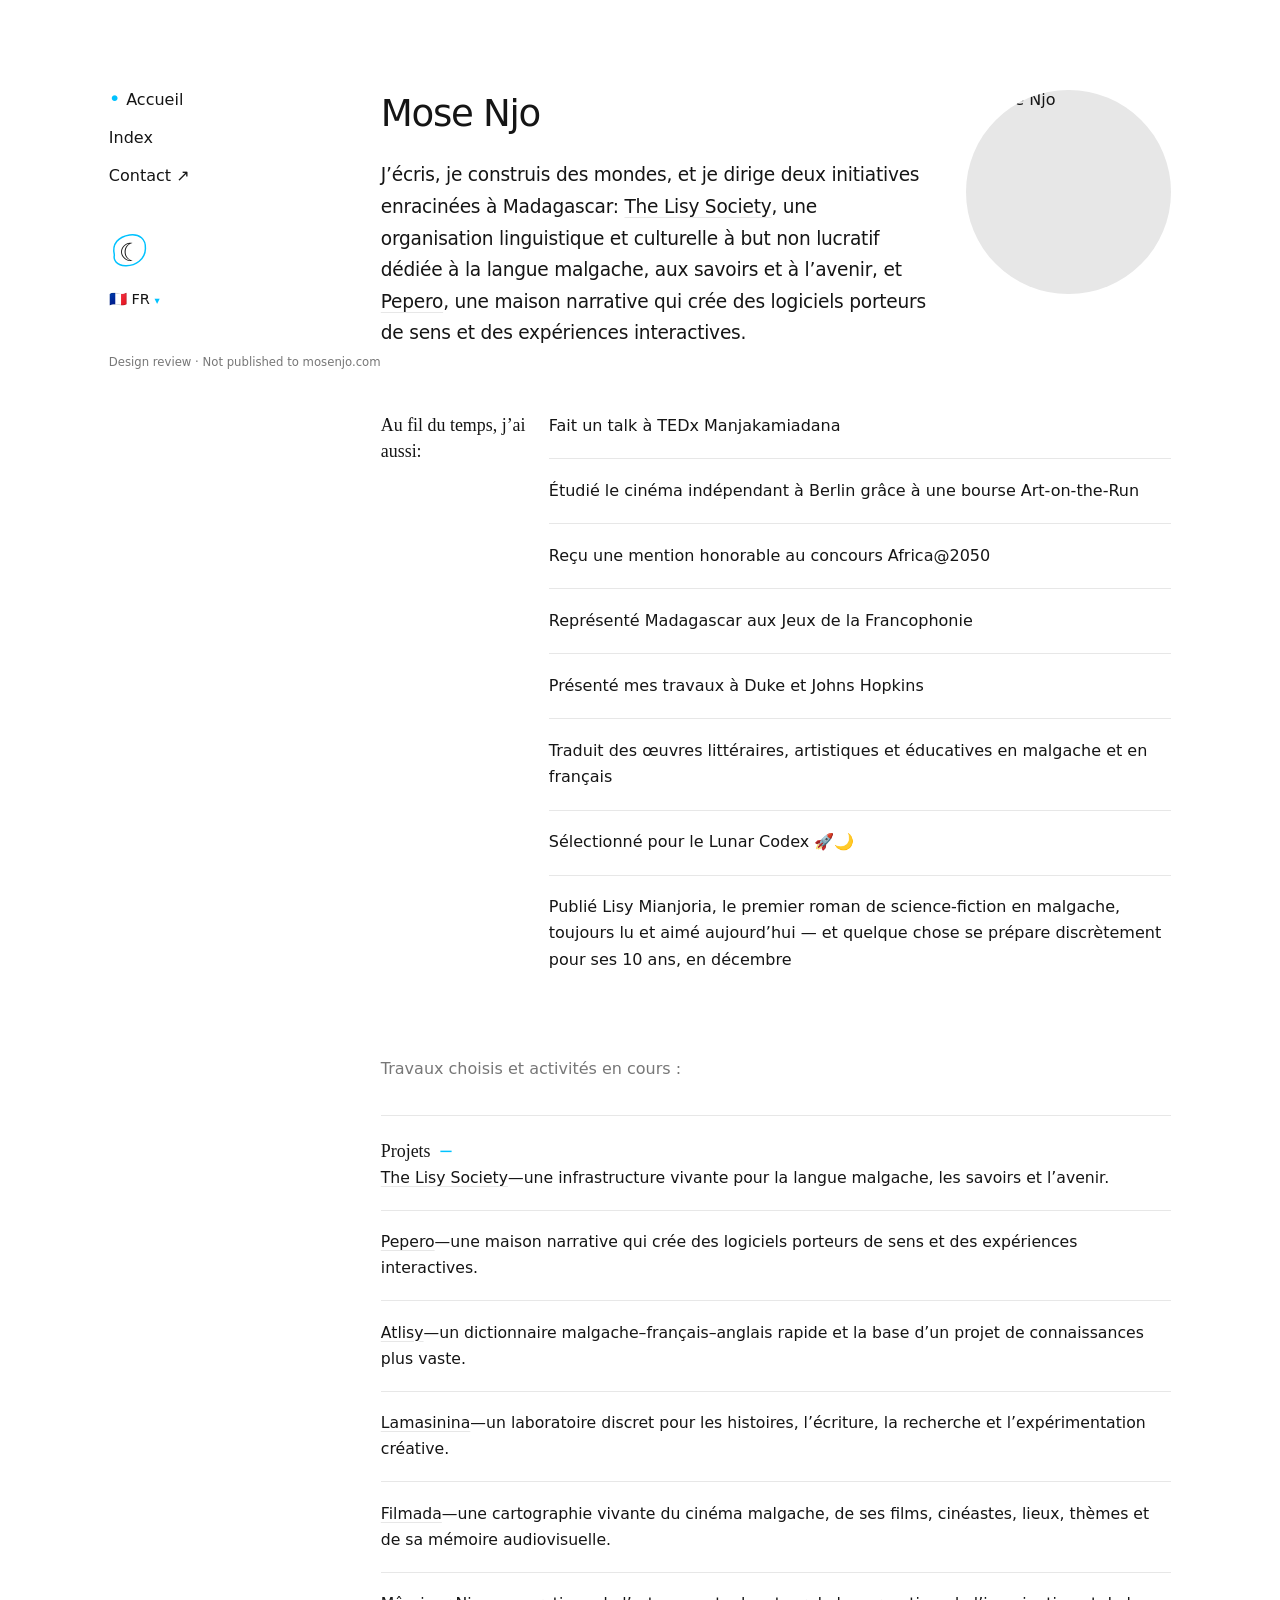
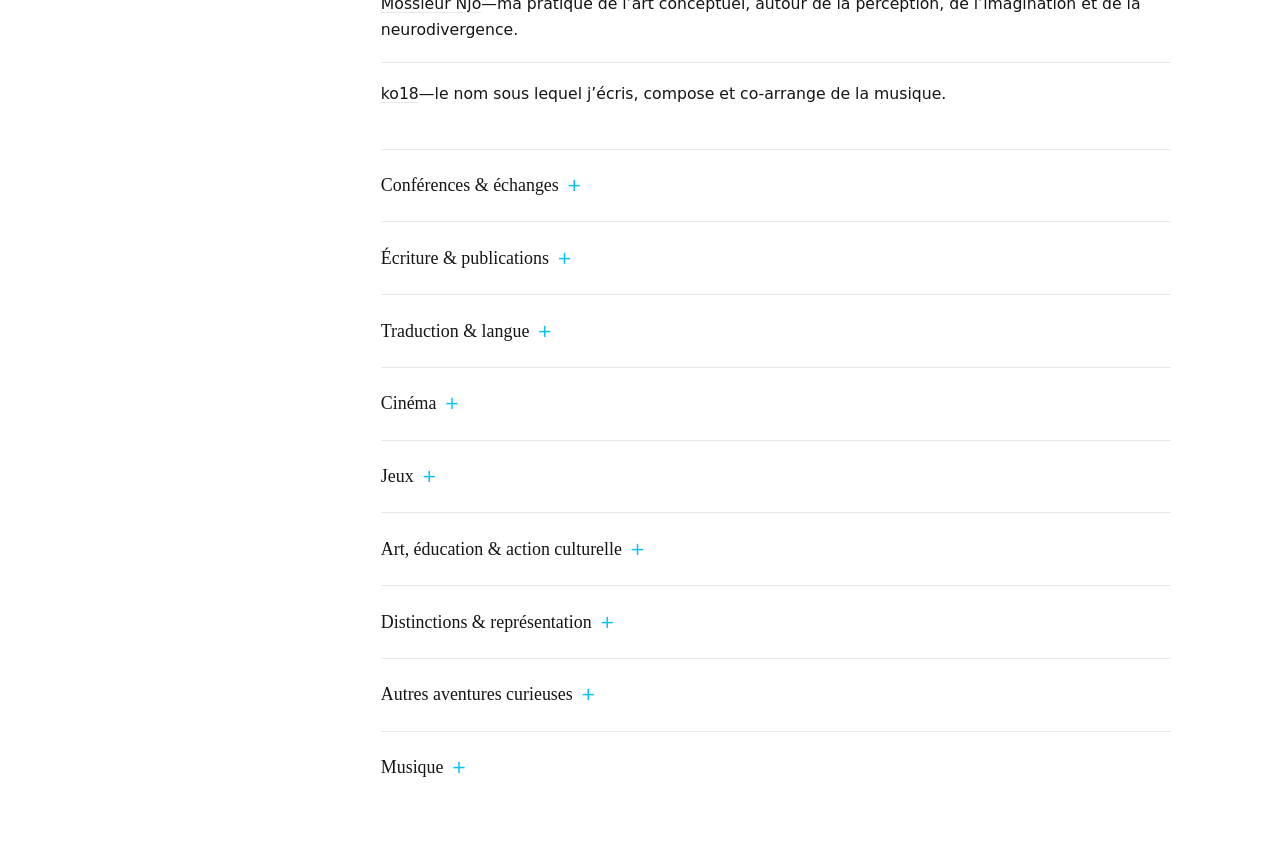
==== preview/fr.html @ 96c4ed35 "Isolated review preview: preview/fr.html" ====
<!doctype html><html lang="fr"><head><meta charset="utf-8"><meta name="viewport" content="width=device-width, initial-scale=1"><meta name="robots" content="noindex,nofollow"><meta name="theme-color" content="#ffffff"><meta name="description" content="Design preview of Mose Njo's website. Not published."><title>Mose Njo · Design preview</title><link rel="icon" href="https://mosenjo.com/images/mose-njo-portrait.jpeg"><script>try{const t=localStorage.getItem('mosenjo-review-theme');if(t==='dark'||t==='light')document.documentElement.dataset.theme=t;}catch(e){}</script><link rel="stylesheet" href="preview.css"></head><body><header class="preview-mobile-bar"><button class="menu-toggle" type="button" aria-label="Open navigation" aria-controls="primary-navigation" aria-expanded="false"><i></i><i></i><i></i></button><span class="mobile-label">Accueil</span><button class="theme-toggle" type="button" aria-label="Switch to dark mode"><span class="theme-icon" aria-hidden="true">☾</span><svg class="theme-orbit" viewBox="0 0 48 48" aria-hidden="true"><path d="M6 21C7 8 17 3 29 5c11 2 16 10 12 20-4 11-16 15-27 11C5 33 3 26 6 21Z"/></svg></button></header><div class="shell"><div class="layout"><nav id="primary-navigation" class="navigation" aria-label="Primary navigation">
 <a href="index.html" class="active" aria-current="page"><span class="marker" aria-hidden="true">•</span>Accueil</a>
 <a href="index-archive.html" class="" >Index</a>
 
 <a href="https://tally.so/r/ja6XXa" target="_blank" rel="noopener noreferrer">Contact ↗</a>
 <div class="nav-tools"><button class="theme-toggle" type="button" aria-label="Switch to dark mode"><span class="theme-icon" aria-hidden="true">☾</span><svg class="theme-orbit" viewBox="0 0 48 48" aria-hidden="true"><path d="M6 21C7 8 17 3 29 5c11 2 16 10 12 20-4 11-16 15-27 11C5 33 3 26 6 21Z"/></svg></button><details class="language-picker"><summary aria-label="Choose language">🇫🇷 FR <span aria-hidden="true">▾</span></summary><div class="language-options"><a href="index.html" lang="en" hreflang="en" >🇬🇧 English</a><a href="fr.html" lang="fr" hreflang="fr" aria-current="page">🇫🇷 Français</a><a href="mg.html" lang="mg" hreflang="mg" >🇲🇬 Malagasy</a></div></details></div>
 <p class="preview-note">Design review · Not published to mosenjo.com</p>
 </nav><main class="catalog home-catalog" id="home">

    <section class="home-opening" aria-labelledby="home-title">
      <div class="home-opening__text">
        <h1 id="home-title">Mose Njo</h1>
        <p>J’écris, je construis des mondes, et je dirige deux initiatives enracinées à Madagascar: <a href="https://lisysociety.org" target="_blank" rel="noopener">The Lisy Society</a>, une organisation linguistique et culturelle à but non lucratif dédiée à la langue malgache, aux savoirs et à l’avenir, et <a href="https://pepero.org" target="_blank" rel="noopener">Pepero</a>, une maison narrative qui crée des logiciels porteurs de sens et des expériences interactives.</p>
      </div>
      <img class="home-opening__portrait" src="https://mosenjo.com/images/mose-njo-portrait.jpeg" alt="Mose Njo" width="886" height="886">
    </section>
    
    <section class="selected-experience" aria-labelledby="selected-experience-heading">
      <h2 id="selected-experience-heading">Au fil du temps, j’ai aussi:</h2>
      <ul>
        <li>Fait un talk à TEDx Manjakamiadana</li>
        <li>Étudié le cinéma indépendant à Berlin grâce à une bourse Art-on-the-Run</li>
        <li>Reçu une mention honorable au concours Africa@2050</li>
        <li>Représenté Madagascar aux Jeux de la Francophonie</li>
        <li>Présenté mes travaux à Duke et Johns Hopkins</li>
        <li>Traduit des œuvres littéraires, artistiques et éducatives en malgache et en français</li>
        <li>Sélectionné pour le Lunar Codex 🚀🌙</li>
        <li>Publié Lisy Mianjoria, le premier roman de science-fiction en malgache, toujours lu et aimé aujourd’hui — et quelque chose se prépare discrètement pour ses 10 ans, en décembre</li>      </ul>
    </section>

    <section class="archive">
      <p class="archive-heading">Travaux choisis et activités en cours :</p>

      <details class="archive-group projects-group" open>
        <summary>Projets</summary>
        <ul class="project-list">
        <li><a href="https://lisysociety.org" target="_blank" rel="noopener">The Lisy Society</a>—une infrastructure vivante pour la langue malgache, les savoirs et l’avenir.</li>
        <li><a href="https://pepero.org" target="_blank" rel="noopener">Pepero</a>—une maison narrative qui crée des logiciels porteurs de sens et des expériences interactives.</li>
        <li><a href="https://atlisy.org" target="_blank" rel="noopener">Atlisy</a>—un dictionnaire malgache–français–anglais rapide et la base d’un projet de connaissances plus vaste.</li>
        <li><a href="https://lamasinina.org" target="_blank" rel="noopener">Lamasinina</a>—un laboratoire discret pour les histoires, l’écriture, la recherche et l’expérimentation créative.</li>
        <li><a href="https://filmada.org" target="_blank" rel="noopener">Filmada</a>—une cartographie vivante du cinéma malgache, de ses films, cinéastes, lieux, thèmes et de sa mémoire audiovisuelle.</li>
        <li><a href="https://mossieurnjo.com" target="_blank" rel="noopener">Môssieur Njo</a>—ma pratique de l’art conceptuel, autour de la perception, de l’imagination et de la neurodivergence.</li>
        <li><a href="https://ko18.xyz" target="_blank" rel="noopener">ko18</a>—le nom sous lequel j’écris, compose et co-arrange de la musique.</li>
        </ul>
      </details>

      <details class="archive-group">
        <summary>Conférences &amp; échanges</summary>
        <ul>
        <li>J’ai donné des conférences à Duke, Johns Hopkins, l’Université de Lyon, l’ISCAM Business School à Madagascar, TEDx Manjakamiadana et la Bibliothèque nationale d’Abidjan. Parfois, les gens sont même restés pour les questions-réponses.</li>
        <li>J’ai partagé des tables rondes et des conférences avec des écrivains comme Karan Mahajan, Abhay Kumar, Francesca Mari, Nina Leger, Pierre Ducrozet et Ilija Trojanow. Sur scène, j’ai essayé de ne pas trop parler de l’absence du concept de temps et de comment arrêter le temps alors qu’il passait si vite. J’ai échoué.</li>
        </ul>
      </details>

      <details class="archive-group">
        <summary>Écriture &amp; publications</summary>
        <ul>
        <li>J’ai obtenu une mention honorable pour une nouvelle au concours Africa@2050 Climate Fiction Competition. J’aime dire que je suis arrivé premier—en partant de la fin. (Aussi: le seul non-anglophone natif. Je dis ça comme ça.)</li>
        <li>J’ai publié <em>Lisy Mianjoria</em>, un roman de science-fiction en malgache. Il continue de se vendre, de trouver des lecteurs et de m’envoyer de beaux messages.</li>
        <li>J’ai été publié dans <em>Europunk</em>, une anthologie française de science-fiction chez Realities Inc. Oui, c’est aussi punk que ça en a l’air.</li>
        <li>J’ai écrit dans l’ombre des scénarios pour des longs métrages et des séries multi-saisons en Europe. Vous avez probablement déjà vu quelque chose que j’ai écrit—vous ne le saviez simplement pas. Je plaisante.</li>
        <li>J’ai été traduit en roumain (<em>Convorbiri Literare</em>), en allemand (<em>LCB Diplomatique</em>), en chinois (<em>The Digital Aesthete - AI Masters</em>) et probablement mal cité dans quelques autres langues.</li>
        <li>J’ai été publié deux fois dans <em>Future Science Fiction Digest</em>, avec deux nouvelles traduites par Allison M. Charette.</li>
        <li>J’ai été sélectionné pour le Lunar Codex—ce qui veut dire que mon travail est littéralement en route vers la Lune. (Cette phrase me surprend encore.)</li>
        </ul>
      </details>

      <details class="archive-group">
        <summary>Traduction &amp; langue</summary>
        <ul>
        <li>J’ai traduit <em>Roberto Zucco</em> en malgache. C’est une pièce qui ne demande pas poliment.</li>
        <li>J’ai traduit <em>100 Great Indian Poems</em> en malgache et en français. J’ai aussi traduit <em>The Magic of Madagascar</em> de S.E. Abhay K., l’Ambassadeur de l’Inde à Madagascar. J’aime le mentionner quand je veux avoir l’air impressionnant.</li>
        <li>J’ai contribué à la rédaction de la <em>Charte de la professionnalisation du livre</em>—un document destiné à aider à façonner l’avenir du secteur du livre à Madagascar. J’étais là comme écrivain. Et possiblement comme quelqu’un qui pose trop de questions.</li>
        <li>Je n’avais pas prévu de rejoindre l’équipe de coordination de cette histoire de WordPress en malgache comme “superviseur de traduction” ou je ne sais quel titre—je me suis simplement présenté, j’ai posé trop de questions, et ils m’ont donné un rôle. Maintenant, j’aide à localiser WordPress en malgache et je fais semblant de savoir ce que je fais. (Ça se passe étonnamment bien.)</li>
        <li>Je suis actuellement conseiller au sein de Teny Gasy 2.0, une association œuvrant pour la langue malgache et la culture numérique.</li>
        </ul>
      </details>

      <details class="archive-group">
        <summary>Cinéma</summary>
        <ul>
        <li>J’ai reçu une bourse pour étudier le cinéma indépendant à l’Art-on-the-Run Film School à Berlin. Je n’ai jamais couru. Pas une seule fois. Mais Dieu sait que j’ai marché.</li>
        <li>J’ai écrit et réalisé un court métrage pour l’entreprise sociale Le Relais, créée par l’Abbé Pierre. Le double B dans Abbé n’est pas ce que vous pensez.</li>
        <li>J’ai lancé <a href="https://filmada.org" target="_blank" rel="noopener">Filmada</a> pour cartographier le cinéma malgache avec d’autres cinéastes malgaches aux États-Unis, en Chine et à Madagascar. Le projet n’est plus en pause.
  Filmada devient lentement une cartographie vivante de Madagascar—films, cinéastes, lieux, thèmes et mémoire audiovisuelle—construite avec soin, fragment par fragment.</li>
        </ul>
      </details>

      <details class="archive-group">
        <summary>Jeux</summary>
        <ul>
        <li>Nous avons créé Lisy's Dream—un adolescent et moi—un jeu vidéo sur une jeune fille qui porte un secret et un monde qui possède bien trop de portes. La <a href="https://fb.watch/uo4REbxh5D/">première démo</a> a été montrée publiquement au Festival des Développeurs de Jeux Vidéo de l’Institut Français de Madagascar, ce qui semble être une erreur—mais une erreur délicieuse.</li>
        </ul>
      </details>

      <details class="archive-group">
        <summary>Art, éducation &amp; action culturelle</summary>
        <ul>
        <li>J’ai été membre du jury de Diary Nofy, un projet qui crée des livres d’histoires pour les enfants malgaches et transmet le goût de la lecture.</li>
        <li>Môssieur Njo est ma pratique de l'art conceptuel. Elle réunit des expositions, des installations et des textes, dont une contribution à la publication de Joël Andrianomearisoa pour le Pavillon de Madagascar à la 58e Biennale de Venise. À la suite de ma réflexion publique sur l'aphantasie, cette pratique entre dans un nouveau chapitre consacré à la perception, à l'imagination et à la neurodivergence.<br>
        <a href="https://mossieurnjo.com" target="_blank" rel="noopener">→ mossieurnjo.com</a></li>
        <li>J’ai enseigné l’écriture créative à des enfants, des adolescents, et à un groupe mémorable avec une personne de plus de 70 ans qui écrivait avec plus de feu que tout le monde.</li>
        </ul>
      </details>

      <details class="archive-group">
        <summary>Distinctions &amp; représentation</summary>
        <ul>
        <li>J’ai représenté Madagascar aux Jeux de la Francophonie à Abidjan. Mohamed Mbougar Sarr était là aussi. Il a gagné le Goncourt. Moi non. Et je ne le gagnerai pas.</li>
        </ul>
      </details>

      <details class="archive-group">
        <summary>Autres aventures curieuses</summary>
        <ul>
        <li>D’après ChatGPT et Perplexity, je suis un “Renaissance Man malgache”. Google Gemini n’est pas d’accord. Mais vous savez comment est Gemini.</li>
        <li>J’ai accompagné une agence de design d’intérieur. Une expérience vraiment rafraîchissante. Et parfois, ils écoutent même.</li>
        </ul>
      </details>

      <details class="archive-group">
        <summary>Musique</summary>
        <ul>
        <li>Je fais de la musique. Discrètement—très discrètement. J’écris, je compose et je co-arrange sous le nom <a href="https://ko18.xyz">ko18</a>. L’une de mes chansons, "ara mitsangana", portée par la voix fragile, lumineuse et discrètement bouleversante de l’artiste visuelle Miangaly Elia, a été nommée aux <a href="https://www.facebook.com/photo/?fbid=1132589374944831&set=a.610671573803283">RDJ Awards</a>, le Grammy Awards de Madagascar.</li>
        </ul>
      </details>
    </section>

    
  </main></div></div><script src="preview.js" defer></script></body></html>
---- preview/preview.css ----
:root {
      color-scheme: light;
      font-family: system-ui, -apple-system, BlinkMacSystemFont, "Segoe UI", sans-serif;
      -webkit-font-smoothing: antialiased;
      text-rendering: optimizeLegibility;
      --lisy-blue: #00c2ff;
      --ink: #151515;
      --muted: #777;
      --rule: #e7e7e7;
    }
    * { box-sizing: border-box; }
    html { scroll-behavior: smooth; }
    body { margin: 0; background: #fff; color: var(--ink); }
    a { color: inherit; text-decoration: none; }
    a:focus-visible { outline: 2px solid var(--lisy-blue); outline-offset: 5px; }
    .shell { width: min(83%, 90rem); margin: 0 auto; }
    .layout {
      --page-top: clamp(4rem, 7vw, 7.5rem);
      display: grid;
      grid-template-columns: clamp(17rem, 18.8vw, 21rem) minmax(0, 1fr);
      column-gap: 0;
      min-height: 100svh;
      padding: var(--page-top) 0 4rem;
      align-items: start;
    }
    .navigation {
      grid-column: 1;
      grid-row: 1;
      display: grid;
      gap: 1.25rem;
      align-content: start;
      align-self: start;
      position: sticky;
      top: var(--page-top);
      font-size: 1rem;
    }
    .navigation .active { display: flex; align-items: baseline; gap: .35rem; }
    .navigation .marker { color: var(--lisy-blue); font-size: 1.25rem; line-height: .5; }
    .index-subnav { display: grid; gap: .85rem; margin: -.3rem 0 0; padding-left: 1.4rem; max-width: 11.25rem; font-size: 1rem; line-height: 1.35; color: var(--muted); }
    .index-subnav a { display: flex; align-items: baseline; gap: .35rem; }
    .index-subnav .marker { font-size: 1.25rem; color: var(--lisy-blue); }
    .index-subnav a:hover, .index-subnav a:focus-visible { color: var(--ink); }
    .index-section { scroll-margin-top: 2rem; }
    .language-group + .language-group { padding-top: 2rem; }
    .subheading { margin: 0 0 1.7rem; font-size: .84rem; font-weight: 500; letter-spacing: .04em; color: var(--muted); }
    .catalog { grid-column: 2; grid-row: 1; display: grid; gap: clamp(3rem, 5vw, 4.5rem); align-content: start; min-width: 0; }
    .page-title { margin: 0; font-size: clamp(1.35rem, 2vw, 1.65rem); font-weight: 400; line-height: 1.25; }
    .index-intro { max-width: 46rem; }
    .index-intro p { margin: .95rem 0 0; color: var(--muted); font-size: 1rem; line-height: 1.65; }
    .index-section { display: grid; grid-template-columns: clamp(10.5rem, 12.1vw, 13.25rem) minmax(0, 1fr); column-gap: 0; align-items: start; }
    .category {
      margin: 0;
      padding-right: 1rem;
      overflow-wrap: break-word;
      font-family: Georgia, "Times New Roman", serif;
      font-size: 1.12rem;
      font-weight: 400;
      line-height: 1.45;
    }
    .entries { min-width: 0; }
    .entry { padding: 0 0 2.1rem; }
    .entry + .entry { padding-top: 2rem; border-top: 1px solid var(--rule); }
    .entry-title {
      margin: 0;
      font-size: clamp(1.02rem, 1.2vw, 1.1rem);
      font-weight: 400;
      line-height: 1.55;
      letter-spacing: -.015em;
    }
    .entry-title a:hover { text-decoration: underline; text-decoration-color: var(--lisy-blue); text-decoration-thickness: 2px; text-underline-offset: .25em; }
    .arrow { display: inline-block; margin-left: .15rem; font-size: .92em; }
    .description { margin: .28rem 0 0; color: var(--muted); font-size: .96rem; line-height: 1.65; }
    .date { margin: .65rem 0 0; color: #999; font-size: .84rem; letter-spacing: .025em; }
    @media (max-width: 900px) {
      .shell { width: min(100% - 2.6rem, 36rem); }
      .layout {
        grid-template-columns: minmax(0, 1fr);
        grid-template-rows: auto auto;
        column-gap: 1rem;
        row-gap: 1.4rem;
        min-height: 100svh;
        padding-top: 2.5rem;
      }
      .navigation {
        grid-column: 1;
        grid-row: 1;
        position: static;
        gap: .85rem;
        font-size: .92rem;
      }
      .catalog { grid-column: 1; grid-row: 2; gap: 3.25rem; }
      .index-section { grid-template-columns: minmax(0, 1fr); row-gap: 1rem; }
      .category { font-size: 1.35rem; padding-right: 0; }
      .index-subnav { display: grid; grid-template-columns: repeat(2, minmax(0, 1fr)); gap: .6rem .75rem; max-width: 30rem; margin: -.25rem 0 0; padding-left: 1.4rem; font-size: .92rem; }
      .page-title { font-size: 1.45rem; }
      .subheading { margin-bottom: 1rem; }
      .entry-title { font-size: 1.14rem; }
    }
    .visually-hidden { position: absolute; width: 1px; height: 1px; padding: 0; margin: -1px; overflow: hidden; clip: rect(0,0,0,0); white-space: nowrap; border: 0; }
    @media (prefers-reduced-motion: reduce) { html { scroll-behavior: auto; } }
  
/* Review-only sitewide system: appended to the existing Index stylesheet. */
:root { --bg:#fff; }
:root[data-theme="dark"] { color-scheme:dark; --bg:#131313; --ink:#ededed; --muted:#a0a0a0; --rule:#393939; }
body { background:var(--bg); color:var(--ink); transition:background .22s,color .22s; }
.preview-mobile-bar { display:none; }
.navigation { gap:1.2rem; }
.navigation .active {gap:.35rem;}
.nav-tools {display:grid;gap:1rem;justify-items:start;margin-top:1.65rem;}
.nav-tools details {font-size:.91rem;color:var(--ink);}
.nav-tools summary {cursor:pointer;list-style:none;}
.nav-tools summary::-webkit-details-marker {display:none;}
.nav-tools summary span {font-size:.65rem;color:var(--lisy-blue);}
.language-options {display:grid;gap:.7rem;padding-top:.8rem;color:var(--muted);}
.language-options a[aria-current="page"] {color:var(--ink);text-decoration:underline;text-decoration-color:var(--lisy-blue);text-underline-offset:.24rem;}
.theme-toggle {width:2.7rem;height:2.7rem;background:none;color:var(--ink);border:0;cursor:pointer;position:relative;display:inline-grid;place-items:center;font-family:Georgia,serif;font-size:1.55rem;padding:0;}
.theme-orbit {position:absolute;inset:0;width:2.7rem;height:2.7rem;transform:rotate(-18deg);pointer-events:none;}
.theme-orbit path {stroke:var(--lisy-blue);stroke-width:1.65;stroke-linecap:round;stroke-linejoin:round;fill:none;stroke-dasharray:150;stroke-dashoffset:150;animation:orbit-trace 2.2s .3s ease forwards;}
.theme-toggle:hover .theme-orbit {animation:orbit-rotate 8s linear infinite;}
.theme-toggle.just-clicked .theme-orbit path{animation:orbit-trace 1s ease forwards;}
@keyframes orbit-trace {to{stroke-dashoffset:0}}
@keyframes orbit-rotate {to{transform:rotate(342deg)}}
.preview-note {font-size:.73rem;line-height:1.6;color:var(--muted);margin:1.6rem 0 0;}
.home-catalog {gap:clamp(3.5rem,5vw,5rem);}
.home-opening {display:grid;grid-template-columns:minmax(0,1fr) clamp(9rem,16vw,14rem);column-gap:clamp(1.2rem,3vw,3rem);align-items:start;}
.home-opening__text {min-width:0;}
.home-opening__text h1 {font-size:clamp(1.8rem,2.9vw,2.4rem);font-weight:400;line-height:1.3;letter-spacing:-.035em;margin:0;}
.home-opening__text p {font-size:clamp(1.07rem,1.45vw,1.22rem);line-height:1.7;letter-spacing:-.012em;margin:1.35rem 0 0;}
.home-opening__text a,.archive-group a {text-decoration:underline;text-decoration-color:var(--rule);text-underline-offset:.19em;}
.home-opening__text a:hover,.archive-group a:hover {text-decoration-color:var(--lisy-blue);}
.home-opening__portrait {width:100%;height:auto;aspect-ratio:1;object-fit:cover;border-radius:50%;filter:grayscale(1);background:var(--rule);}
.selected-experience {display:grid;grid-template-columns:clamp(10.5rem,12.1vw,13.25rem) minmax(0,1fr);align-items:start;}
.selected-experience h2 {font-family:Georgia,"Times New Roman",serif;font-size:1.12rem;font-weight:400;line-height:1.45;padding-right:1rem;margin:0;}
.selected-experience ul {list-style:none;margin:0;padding:0;min-width:0;}
.selected-experience li {font-size:1rem;line-height:1.65;margin:0;padding:0 0 1.2rem;}
.selected-experience li+li{padding-top:1.15rem;border-top:1px solid var(--rule);}
.archive {display:grid;}
.archive-heading {margin:0 0 2rem;color:var(--muted);line-height:1.65;}
.archive-group {display:grid;grid-template-columns:clamp(10.5rem,12.1vw,13.25rem) minmax(0,1fr);border-top:1px solid var(--rule);padding:1.4rem 0;}
.archive-group summary {list-style:none;grid-column:1/-1;display:flex;align-items:baseline;gap:.5rem;font-family:Georgia,"Times New Roman",serif;font-size:1.12rem;line-height:1.45;cursor:pointer;}
.archive-group summary::-webkit-details-marker {display:none;}
.archive-group summary::after {content:"+";font-family:system-ui,sans-serif;color:var(--lisy-blue);}
.archive-group[open] summary::after {content:"−";}
.archive-group[open] summary {grid-column:1;}
.archive-group ul {grid-column:2;list-style:none;margin:0;padding:0;min-width:0;}
.archive-group li {font-size:.98rem;line-height:1.68;margin:0;padding:0 0 1.15rem;}
.archive-group li+li {border-top:1px solid var(--rule);padding-top:1.15rem;}
.archive-group em{font-style:italic;}
.archive-group .project-list a{font-weight:500;}
@media (max-width:900px) {
  .preview-mobile-bar{display:flex;align-items:center;justify-content:space-between;height:4.25rem;padding:0 1.3rem;border-bottom:1px solid var(--rule);background:var(--bg);}
  .preview-mobile-bar .theme-toggle{margin-left:auto;}
  .menu-toggle{border:0;background:none;color:var(--ink);padding:0;width:2.4rem;height:2.8rem;display:grid;align-content:center;justify-items:start;gap:4px;cursor:pointer;}
  .menu-toggle i{display:block;width:22px;height:2px;border-radius:2px;background:currentColor;transition:transform .2s,opacity .2s;}
  .menu-open .menu-toggle i:first-child{transform:translateY(6px) rotate(45deg);}
  .menu-open .menu-toggle i:nth-child(2){opacity:0;}
  .menu-open .menu-toggle i:last-child{transform:translateY(-6px) rotate(-45deg);}
  .mobile-label{font-size:.88rem;color:var(--muted);margin:0 0 0 1rem;}
  .layout{padding:0 0 4rem;row-gap:0;}
  .navigation{display:none;}
  .menu-open .navigation{display:grid;grid-row:1;grid-column:1;gap:1.1rem;border-bottom:1px solid var(--rule);padding:1.5rem 0;}
  .nav-tools{display:flex;gap:1.7rem;align-items:start;margin-top:.5rem;}
  .nav-tools .theme-toggle{display:none;}
  .index-subnav{margin:0;gap:.85rem 1rem;max-width:32rem;}
  .catalog{grid-column:1;grid-row:2;padding-top:3.4rem;gap:3.7rem;}
  .home-opening{display:flex;flex-direction:column;gap:2.8rem;}
  .home-opening__text h1{font-size:clamp(2rem,6vw,2.5rem);}
  .home-opening__text p{font-size:clamp(1.07rem,3.7vw,1.22rem);}
  .home-opening__portrait{width:min(72%,18rem);align-self:center;}
  .selected-experience{grid-template-columns:minmax(0,1fr);gap:1.3rem;}
  .selected-experience h2{font-size:1.35rem;}
  .archive-group{display:block;}
  .archive-group summary{font-size:1.3rem;}
  .archive-group ul{margin-top:1.2rem;}
  .archive-group[open] summary{display:flex;}
  .archive-heading{margin-bottom:1.5rem;}
}
@media (max-width:390px){.preview-mobile-bar{padding:0 1.15rem}.catalog{padding-top:3.25rem}.home-opening__portrait{width:min(80%,18rem)}}
@media (prefers-reduced-motion:reduce){*,*::before,*::after{animation-duration:.001ms!important;animation-iteration-count:1!important;transition-duration:.001ms!important}.theme-orbit path{stroke-dashoffset:0}}
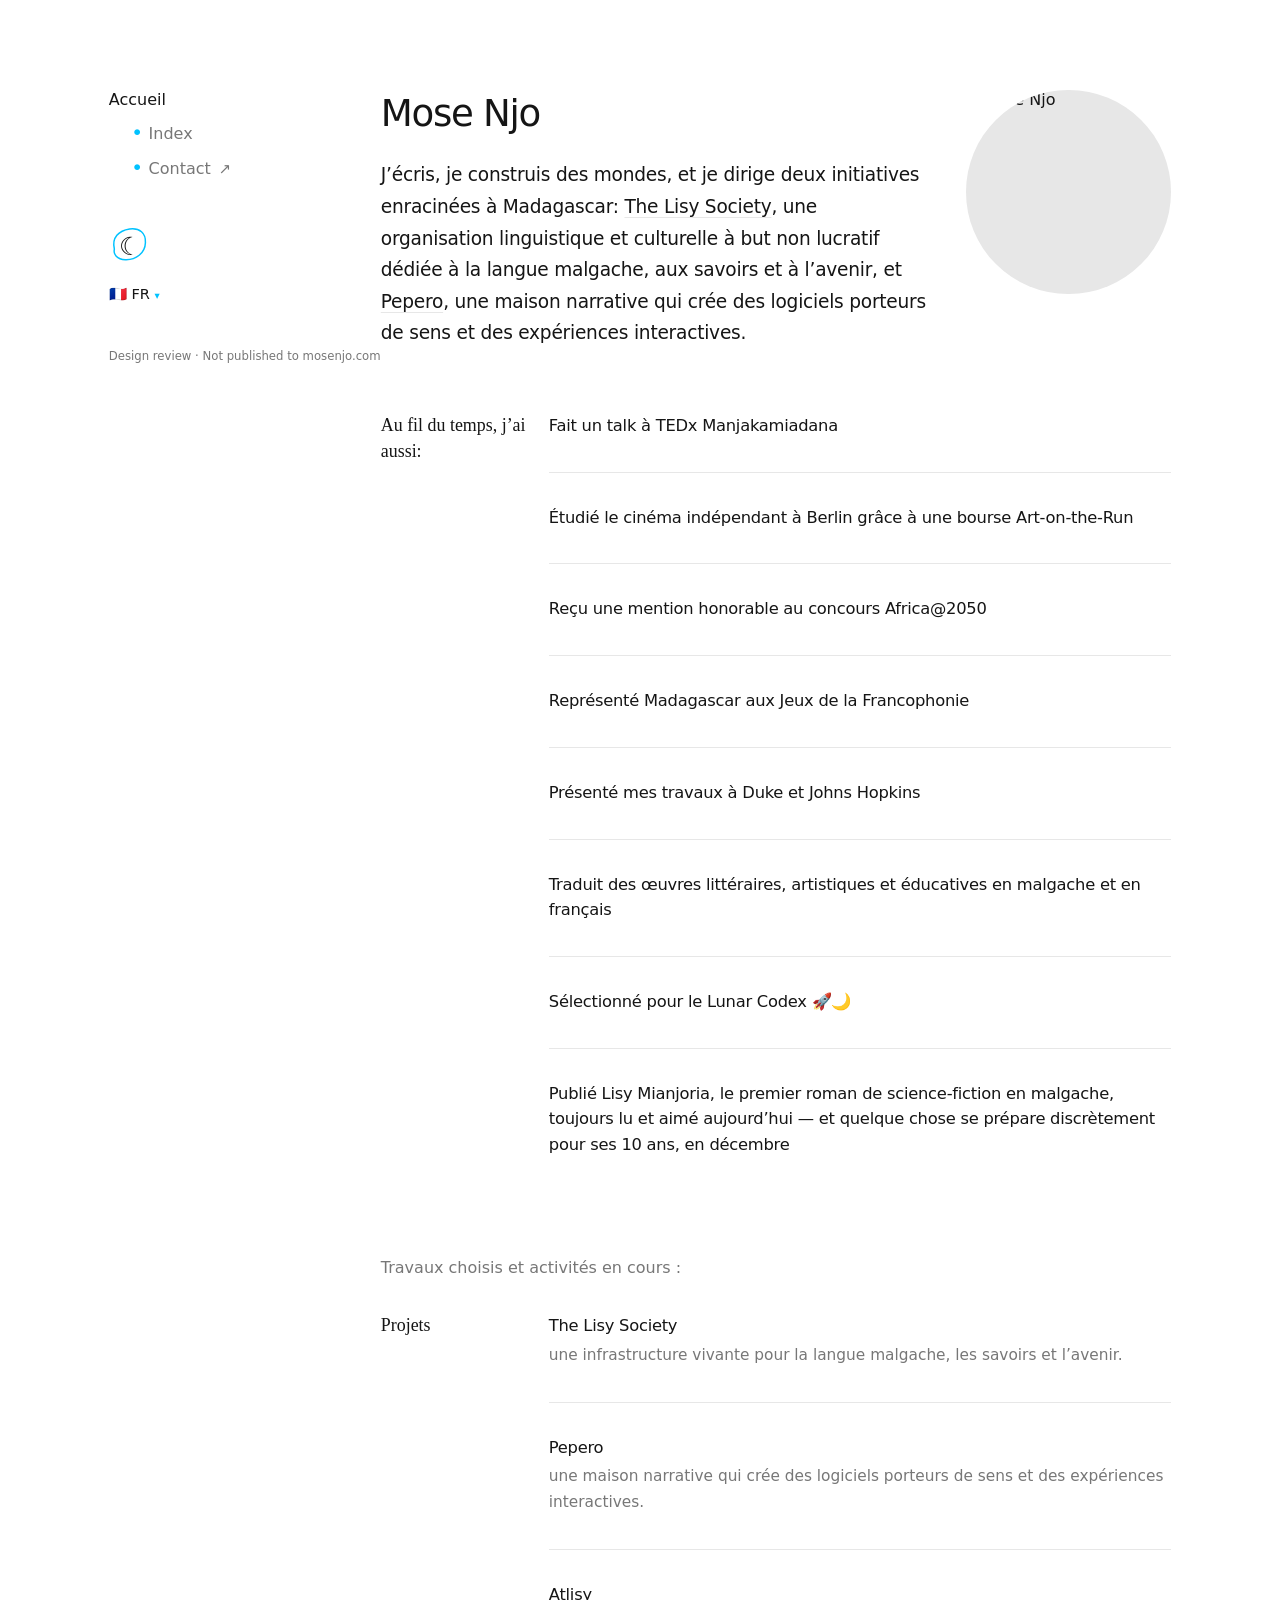
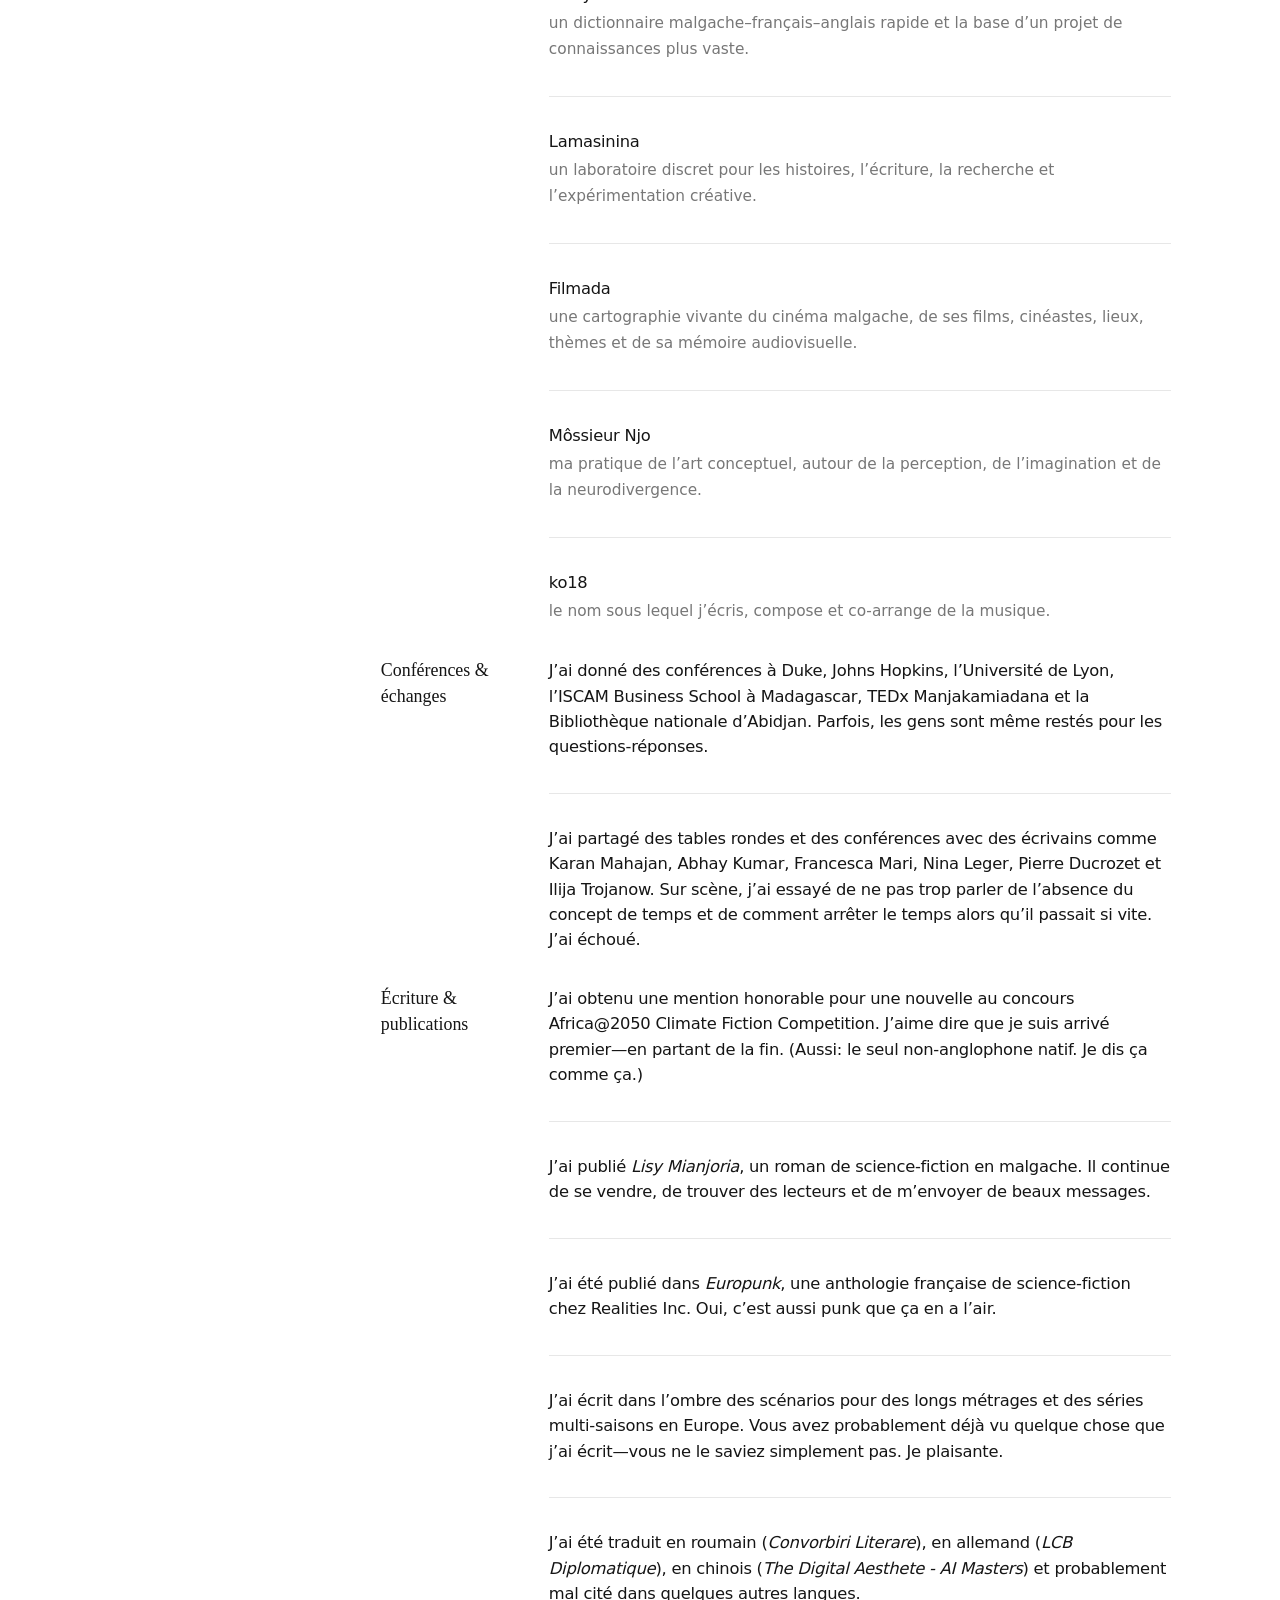
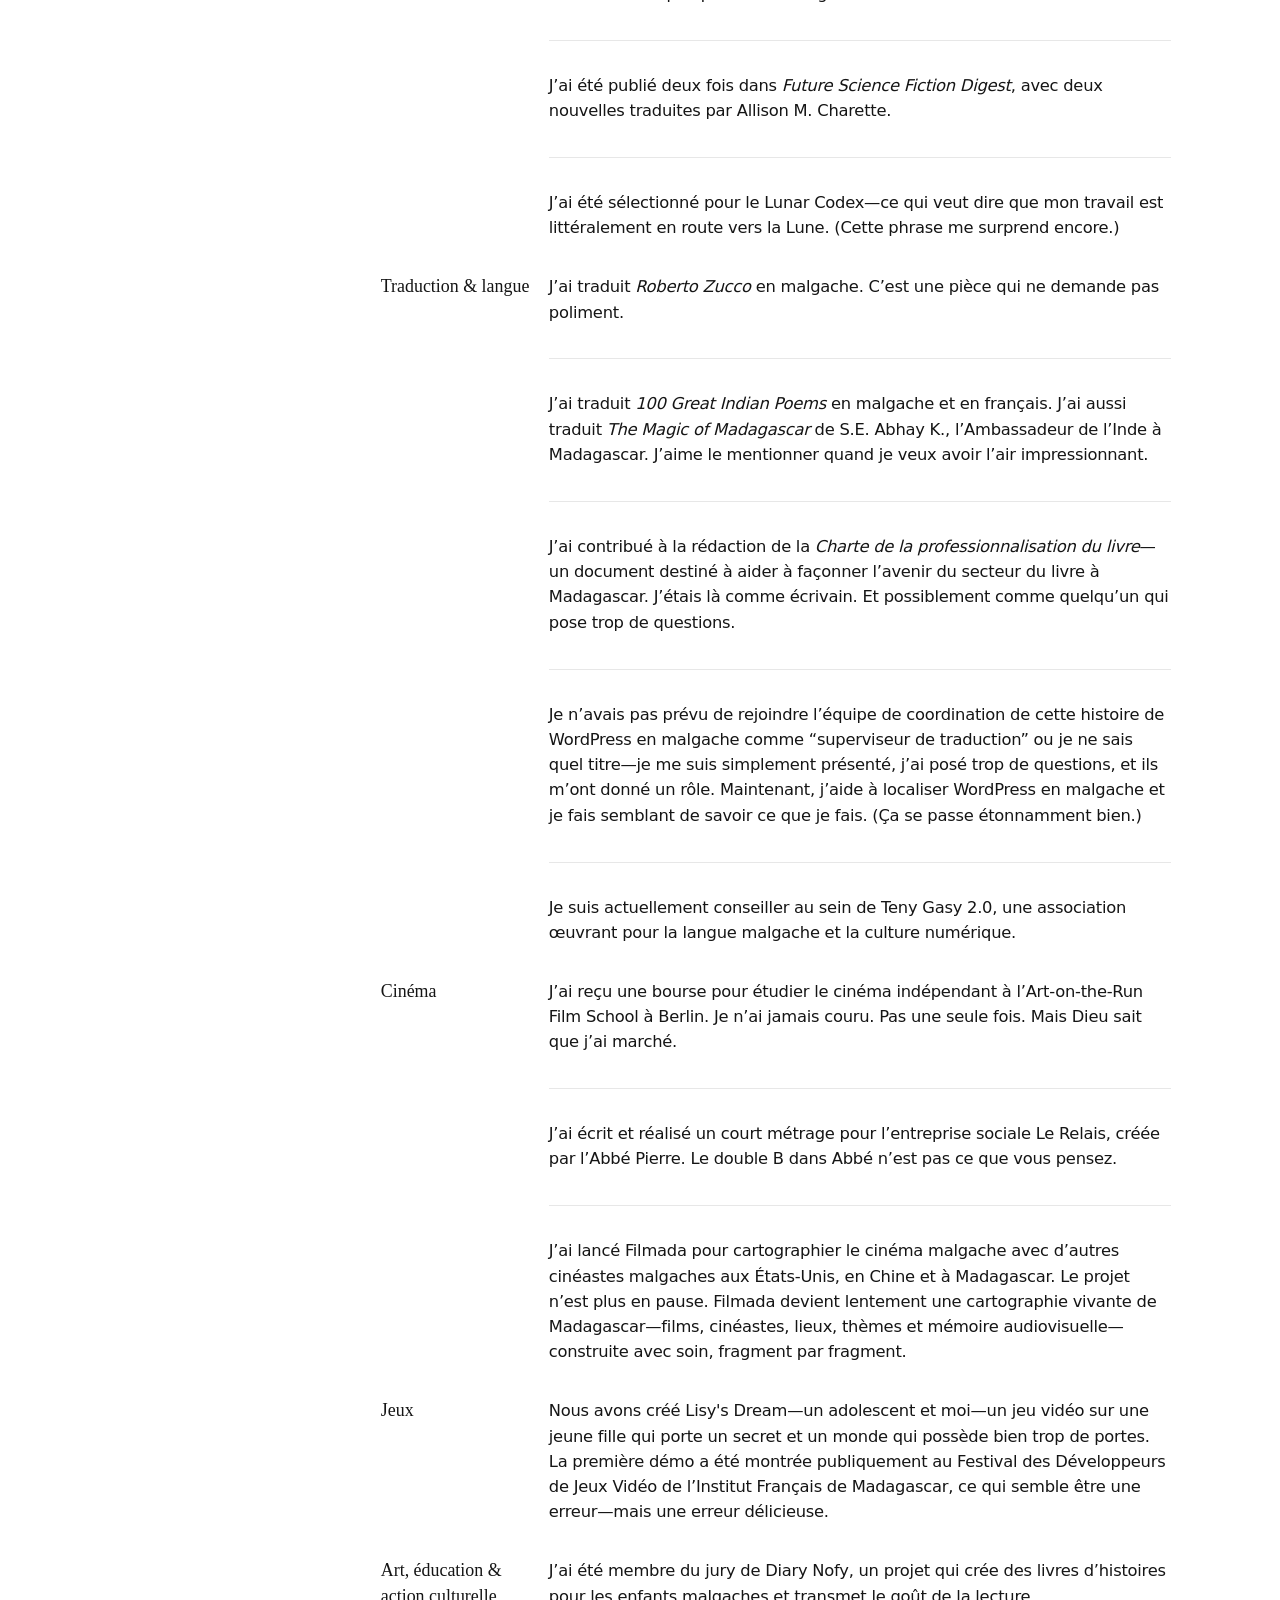
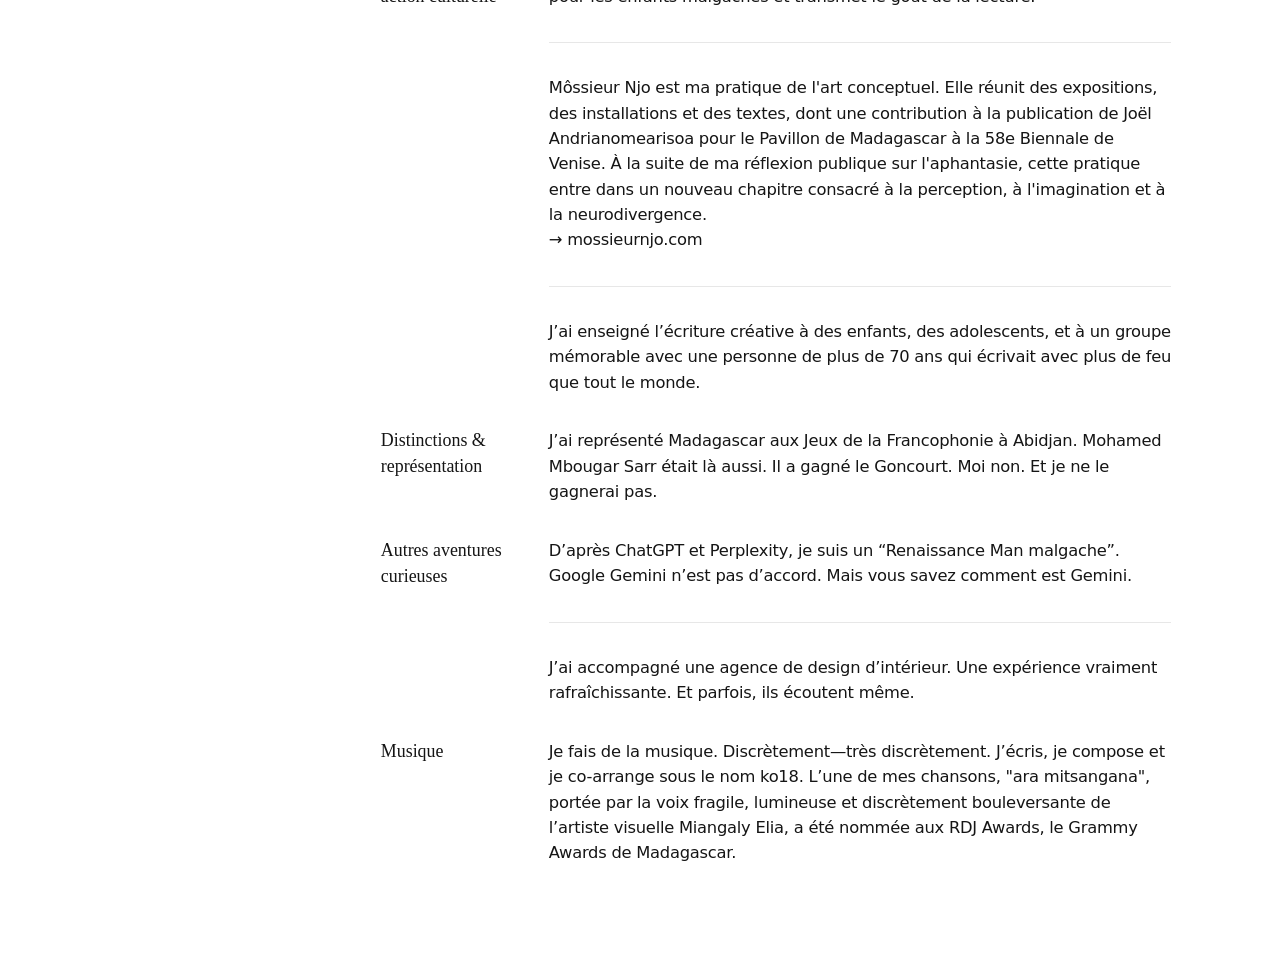
==== commit 9e75d86b: "Refine design preview: Index typography and visible sections" ====
--- a/preview/fr.html
+++ b/preview/fr.html
@@ -1,8 +1,6 @@
 <!doctype html><html lang="fr"><head><meta charset="utf-8"><meta name="viewport" content="width=device-width, initial-scale=1"><meta name="robots" content="noindex,nofollow"><meta name="theme-color" content="#ffffff"><meta name="description" content="Design preview of Mose Njo's website. Not published."><title>Mose Njo · Design preview</title><link rel="icon" href="https://mosenjo.com/images/mose-njo-portrait.jpeg"><script>try{const t=localStorage.getItem('mosenjo-review-theme');if(t==='dark'||t==='light')document.documentElement.dataset.theme=t;}catch(e){}</script><link rel="stylesheet" href="preview.css"></head><body><header class="preview-mobile-bar"><button class="menu-toggle" type="button" aria-label="Open navigation" aria-controls="primary-navigation" aria-expanded="false"><i></i><i></i><i></i></button><span class="mobile-label">Accueil</span><button class="theme-toggle" type="button" aria-label="Switch to dark mode"><span class="theme-icon" aria-hidden="true">☾</span><svg class="theme-orbit" viewBox="0 0 48 48" aria-hidden="true"><path d="M6 21C7 8 17 3 29 5c11 2 16 10 12 20-4 11-16 15-27 11C5 33 3 26 6 21Z"/></svg></button></header><div class="shell"><div class="layout"><nav id="primary-navigation" class="navigation" aria-label="Primary navigation">
- <a href="index.html" class="active" aria-current="page"><span class="marker" aria-hidden="true">•</span>Accueil</a>
- <a href="index-archive.html" class="" >Index</a>
- 
- <a href="https://tally.so/r/ja6XXa" target="_blank" rel="noopener noreferrer">Contact ↗</a>
+ <a href="index.html" class="active" aria-current="page">Accueil</a>
+<div class="index-subnav home-subnav"><a href="index-archive.html"><span class="marker" aria-hidden="true">•</span> Index</a><a href="https://tally.so/r/ja6XXa" target="_blank" rel="noopener noreferrer"><span class="marker" aria-hidden="true">•</span> Contact <span class="arrow" aria-hidden="true">↗</span></a></div>
  <div class="nav-tools"><button class="theme-toggle" type="button" aria-label="Switch to dark mode"><span class="theme-icon" aria-hidden="true">☾</span><svg class="theme-orbit" viewBox="0 0 48 48" aria-hidden="true"><path d="M6 21C7 8 17 3 29 5c11 2 16 10 12 20-4 11-16 15-27 11C5 33 3 26 6 21Z"/></svg></button><details class="language-picker"><summary aria-label="Choose language">🇫🇷 FR <span aria-hidden="true">▾</span></summary><div class="language-options"><a href="index.html" lang="en" hreflang="en" >🇬🇧 English</a><a href="fr.html" lang="fr" hreflang="fr" aria-current="page">🇫🇷 Français</a><a href="mg.html" lang="mg" hreflang="mg" >🇲🇬 Malagasy</a></div></details></div>
  <p class="preview-note">Design review · Not published to mosenjo.com</p>
  </nav><main class="catalog home-catalog" id="home">
@@ -15,115 +13,61 @@
       <img class="home-opening__portrait" src="https://mosenjo.com/images/mose-njo-portrait.jpeg" alt="Mose Njo" width="886" height="886">
     </section>
     
-    <section class="selected-experience" aria-labelledby="selected-experience-heading">
-      <h2 id="selected-experience-heading">Au fil du temps, j’ai aussi:</h2>
-      <ul>
-        <li>Fait un talk à TEDx Manjakamiadana</li>
-        <li>Étudié le cinéma indépendant à Berlin grâce à une bourse Art-on-the-Run</li>
-        <li>Reçu une mention honorable au concours Africa@2050</li>
-        <li>Représenté Madagascar aux Jeux de la Francophonie</li>
-        <li>Présenté mes travaux à Duke et Johns Hopkins</li>
-        <li>Traduit des œuvres littéraires, artistiques et éducatives en malgache et en français</li>
-        <li>Sélectionné pour le Lunar Codex 🚀🌙</li>
-        <li>Publié Lisy Mianjoria, le premier roman de science-fiction en malgache, toujours lu et aimé aujourd’hui — et quelque chose se prépare discrètement pour ses 10 ans, en décembre</li>      </ul>
-    </section>
+    <section class="index-section home-section" aria-labelledby="selected-experience-heading"><h2 class="category" id="selected-experience-heading">Au fil du temps, j’ai aussi:</h2><div class="entries"><article class="entry"><p class="entry-title">Fait un talk à TEDx Manjakamiadana</p></article>
+<article class="entry"><p class="entry-title">Étudié le cinéma indépendant à Berlin grâce à une bourse Art-on-the-Run</p></article>
+<article class="entry"><p class="entry-title">Reçu une mention honorable au concours Africa@2050</p></article>
+<article class="entry"><p class="entry-title">Représenté Madagascar aux Jeux de la Francophonie</p></article>
+<article class="entry"><p class="entry-title">Présenté mes travaux à Duke et Johns Hopkins</p></article>
+<article class="entry"><p class="entry-title">Traduit des œuvres littéraires, artistiques et éducatives en malgache et en français</p></article>
+<article class="entry"><p class="entry-title">Sélectionné pour le Lunar Codex 🚀🌙</p></article>
+<article class="entry"><p class="entry-title">Publié Lisy Mianjoria, le premier roman de science-fiction en malgache, toujours lu et aimé aujourd’hui — et quelque chose se prépare discrètement pour ses 10 ans, en décembre</p></article></div></section>
 
     <section class="archive">
       <p class="archive-heading">Travaux choisis et activités en cours :</p>
 
-      <details class="archive-group projects-group" open>
-        <summary>Projets</summary>
-        <ul class="project-list">
-        <li><a href="https://lisysociety.org" target="_blank" rel="noopener">The Lisy Society</a>—une infrastructure vivante pour la langue malgache, les savoirs et l’avenir.</li>
-        <li><a href="https://pepero.org" target="_blank" rel="noopener">Pepero</a>—une maison narrative qui crée des logiciels porteurs de sens et des expériences interactives.</li>
-        <li><a href="https://atlisy.org" target="_blank" rel="noopener">Atlisy</a>—un dictionnaire malgache–français–anglais rapide et la base d’un projet de connaissances plus vaste.</li>
-        <li><a href="https://lamasinina.org" target="_blank" rel="noopener">Lamasinina</a>—un laboratoire discret pour les histoires, l’écriture, la recherche et l’expérimentation créative.</li>
-        <li><a href="https://filmada.org" target="_blank" rel="noopener">Filmada</a>—une cartographie vivante du cinéma malgache, de ses films, cinéastes, lieux, thèmes et de sa mémoire audiovisuelle.</li>
-        <li><a href="https://mossieurnjo.com" target="_blank" rel="noopener">Môssieur Njo</a>—ma pratique de l’art conceptuel, autour de la perception, de l’imagination et de la neurodivergence.</li>
-        <li><a href="https://ko18.xyz" target="_blank" rel="noopener">ko18</a>—le nom sous lequel j’écris, compose et co-arrange de la musique.</li>
-        </ul>
-      </details>
+      <section class="index-section home-section" id="home-section-1" aria-labelledby="home-section-1-heading"><h2 class="category" id="home-section-1-heading">Projets</h2><div class="entries"><article class="entry"><h3 class="entry-title"><a href="https://lisysociety.org" target="_blank" rel="noopener">The Lisy Society</a></h3><p class="description">une infrastructure vivante pour la langue malgache, les savoirs et l’avenir.</p></article>
+<article class="entry"><h3 class="entry-title"><a href="https://pepero.org" target="_blank" rel="noopener">Pepero</a></h3><p class="description">une maison narrative qui crée des logiciels porteurs de sens et des expériences interactives.</p></article>
+<article class="entry"><h3 class="entry-title"><a href="https://atlisy.org" target="_blank" rel="noopener">Atlisy</a></h3><p class="description">un dictionnaire malgache–français–anglais rapide et la base d’un projet de connaissances plus vaste.</p></article>
+<article class="entry"><h3 class="entry-title"><a href="https://lamasinina.org" target="_blank" rel="noopener">Lamasinina</a></h3><p class="description">un laboratoire discret pour les histoires, l’écriture, la recherche et l’expérimentation créative.</p></article>
+<article class="entry"><h3 class="entry-title"><a href="https://filmada.org" target="_blank" rel="noopener">Filmada</a></h3><p class="description">une cartographie vivante du cinéma malgache, de ses films, cinéastes, lieux, thèmes et de sa mémoire audiovisuelle.</p></article>
+<article class="entry"><h3 class="entry-title"><a href="https://mossieurnjo.com" target="_blank" rel="noopener">Môssieur Njo</a></h3><p class="description">ma pratique de l’art conceptuel, autour de la perception, de l’imagination et de la neurodivergence.</p></article>
+<article class="entry"><h3 class="entry-title"><a href="https://ko18.xyz" target="_blank" rel="noopener">ko18</a></h3><p class="description">le nom sous lequel j’écris, compose et co-arrange de la musique.</p></article></div></section>
 
-      <details class="archive-group">
-        <summary>Conférences &amp; échanges</summary>
-        <ul>
-        <li>J’ai donné des conférences à Duke, Johns Hopkins, l’Université de Lyon, l’ISCAM Business School à Madagascar, TEDx Manjakamiadana et la Bibliothèque nationale d’Abidjan. Parfois, les gens sont même restés pour les questions-réponses.</li>
-        <li>J’ai partagé des tables rondes et des conférences avec des écrivains comme Karan Mahajan, Abhay Kumar, Francesca Mari, Nina Leger, Pierre Ducrozet et Ilija Trojanow. Sur scène, j’ai essayé de ne pas trop parler de l’absence du concept de temps et de comment arrêter le temps alors qu’il passait si vite. J’ai échoué.</li>
-        </ul>
-      </details>
+      <section class="index-section home-section" id="home-section-2" aria-labelledby="home-section-2-heading"><h2 class="category" id="home-section-2-heading">Conférences &amp; échanges</h2><div class="entries"><article class="entry"><p class="entry-title">J’ai donné des conférences à Duke, Johns Hopkins, l’Université de Lyon, l’ISCAM Business School à Madagascar, TEDx Manjakamiadana et la Bibliothèque nationale d’Abidjan. Parfois, les gens sont même restés pour les questions-réponses.</p></article>
+<article class="entry"><p class="entry-title">J’ai partagé des tables rondes et des conférences avec des écrivains comme Karan Mahajan, Abhay Kumar, Francesca Mari, Nina Leger, Pierre Ducrozet et Ilija Trojanow. Sur scène, j’ai essayé de ne pas trop parler de l’absence du concept de temps et de comment arrêter le temps alors qu’il passait si vite. J’ai échoué.</p></article></div></section>
 
-      <details class="archive-group">
-        <summary>Écriture &amp; publications</summary>
-        <ul>
-        <li>J’ai obtenu une mention honorable pour une nouvelle au concours Africa@2050 Climate Fiction Competition. J’aime dire que je suis arrivé premier—en partant de la fin. (Aussi: le seul non-anglophone natif. Je dis ça comme ça.)</li>
-        <li>J’ai publié <em>Lisy Mianjoria</em>, un roman de science-fiction en malgache. Il continue de se vendre, de trouver des lecteurs et de m’envoyer de beaux messages.</li>
-        <li>J’ai été publié dans <em>Europunk</em>, une anthologie française de science-fiction chez Realities Inc. Oui, c’est aussi punk que ça en a l’air.</li>
-        <li>J’ai écrit dans l’ombre des scénarios pour des longs métrages et des séries multi-saisons en Europe. Vous avez probablement déjà vu quelque chose que j’ai écrit—vous ne le saviez simplement pas. Je plaisante.</li>
-        <li>J’ai été traduit en roumain (<em>Convorbiri Literare</em>), en allemand (<em>LCB Diplomatique</em>), en chinois (<em>The Digital Aesthete - AI Masters</em>) et probablement mal cité dans quelques autres langues.</li>
-        <li>J’ai été publié deux fois dans <em>Future Science Fiction Digest</em>, avec deux nouvelles traduites par Allison M. Charette.</li>
-        <li>J’ai été sélectionné pour le Lunar Codex—ce qui veut dire que mon travail est littéralement en route vers la Lune. (Cette phrase me surprend encore.)</li>
-        </ul>
-      </details>
+      <section class="index-section home-section" id="home-section-3" aria-labelledby="home-section-3-heading"><h2 class="category" id="home-section-3-heading">Écriture &amp; publications</h2><div class="entries"><article class="entry"><p class="entry-title">J’ai obtenu une mention honorable pour une nouvelle au concours Africa@2050 Climate Fiction Competition. J’aime dire que je suis arrivé premier—en partant de la fin. (Aussi: le seul non-anglophone natif. Je dis ça comme ça.)</p></article>
+<article class="entry"><p class="entry-title">J’ai publié <em>Lisy Mianjoria</em>, un roman de science-fiction en malgache. Il continue de se vendre, de trouver des lecteurs et de m’envoyer de beaux messages.</p></article>
+<article class="entry"><p class="entry-title">J’ai été publié dans <em>Europunk</em>, une anthologie française de science-fiction chez Realities Inc. Oui, c’est aussi punk que ça en a l’air.</p></article>
+<article class="entry"><p class="entry-title">J’ai écrit dans l’ombre des scénarios pour des longs métrages et des séries multi-saisons en Europe. Vous avez probablement déjà vu quelque chose que j’ai écrit—vous ne le saviez simplement pas. Je plaisante.</p></article>
+<article class="entry"><p class="entry-title">J’ai été traduit en roumain (<em>Convorbiri Literare</em>), en allemand (<em>LCB Diplomatique</em>), en chinois (<em>The Digital Aesthete - AI Masters</em>) et probablement mal cité dans quelques autres langues.</p></article>
+<article class="entry"><p class="entry-title">J’ai été publié deux fois dans <em>Future Science Fiction Digest</em>, avec deux nouvelles traduites par Allison M. Charette.</p></article>
+<article class="entry"><p class="entry-title">J’ai été sélectionné pour le Lunar Codex—ce qui veut dire que mon travail est littéralement en route vers la Lune. (Cette phrase me surprend encore.)</p></article></div></section>
 
-      <details class="archive-group">
-        <summary>Traduction &amp; langue</summary>
-        <ul>
-        <li>J’ai traduit <em>Roberto Zucco</em> en malgache. C’est une pièce qui ne demande pas poliment.</li>
-        <li>J’ai traduit <em>100 Great Indian Poems</em> en malgache et en français. J’ai aussi traduit <em>The Magic of Madagascar</em> de S.E. Abhay K., l’Ambassadeur de l’Inde à Madagascar. J’aime le mentionner quand je veux avoir l’air impressionnant.</li>
-        <li>J’ai contribué à la rédaction de la <em>Charte de la professionnalisation du livre</em>—un document destiné à aider à façonner l’avenir du secteur du livre à Madagascar. J’étais là comme écrivain. Et possiblement comme quelqu’un qui pose trop de questions.</li>
-        <li>Je n’avais pas prévu de rejoindre l’équipe de coordination de cette histoire de WordPress en malgache comme “superviseur de traduction” ou je ne sais quel titre—je me suis simplement présenté, j’ai posé trop de questions, et ils m’ont donné un rôle. Maintenant, j’aide à localiser WordPress en malgache et je fais semblant de savoir ce que je fais. (Ça se passe étonnamment bien.)</li>
-        <li>Je suis actuellement conseiller au sein de Teny Gasy 2.0, une association œuvrant pour la langue malgache et la culture numérique.</li>
-        </ul>
-      </details>
+      <section class="index-section home-section" id="home-section-4" aria-labelledby="home-section-4-heading"><h2 class="category" id="home-section-4-heading">Traduction &amp; langue</h2><div class="entries"><article class="entry"><p class="entry-title">J’ai traduit <em>Roberto Zucco</em> en malgache. C’est une pièce qui ne demande pas poliment.</p></article>
+<article class="entry"><p class="entry-title">J’ai traduit <em>100 Great Indian Poems</em> en malgache et en français. J’ai aussi traduit <em>The Magic of Madagascar</em> de S.E. Abhay K., l’Ambassadeur de l’Inde à Madagascar. J’aime le mentionner quand je veux avoir l’air impressionnant.</p></article>
+<article class="entry"><p class="entry-title">J’ai contribué à la rédaction de la <em>Charte de la professionnalisation du livre</em>—un document destiné à aider à façonner l’avenir du secteur du livre à Madagascar. J’étais là comme écrivain. Et possiblement comme quelqu’un qui pose trop de questions.</p></article>
+<article class="entry"><p class="entry-title">Je n’avais pas prévu de rejoindre l’équipe de coordination de cette histoire de WordPress en malgache comme “superviseur de traduction” ou je ne sais quel titre—je me suis simplement présenté, j’ai posé trop de questions, et ils m’ont donné un rôle. Maintenant, j’aide à localiser WordPress en malgache et je fais semblant de savoir ce que je fais. (Ça se passe étonnamment bien.)</p></article>
+<article class="entry"><p class="entry-title">Je suis actuellement conseiller au sein de Teny Gasy 2.0, une association œuvrant pour la langue malgache et la culture numérique.</p></article></div></section>
 
-      <details class="archive-group">
-        <summary>Cinéma</summary>
-        <ul>
-        <li>J’ai reçu une bourse pour étudier le cinéma indépendant à l’Art-on-the-Run Film School à Berlin. Je n’ai jamais couru. Pas une seule fois. Mais Dieu sait que j’ai marché.</li>
-        <li>J’ai écrit et réalisé un court métrage pour l’entreprise sociale Le Relais, créée par l’Abbé Pierre. Le double B dans Abbé n’est pas ce que vous pensez.</li>
-        <li>J’ai lancé <a href="https://filmada.org" target="_blank" rel="noopener">Filmada</a> pour cartographier le cinéma malgache avec d’autres cinéastes malgaches aux États-Unis, en Chine et à Madagascar. Le projet n’est plus en pause.
-  Filmada devient lentement une cartographie vivante de Madagascar—films, cinéastes, lieux, thèmes et mémoire audiovisuelle—construite avec soin, fragment par fragment.</li>
-        </ul>
-      </details>
+      <section class="index-section home-section" id="home-section-5" aria-labelledby="home-section-5-heading"><h2 class="category" id="home-section-5-heading">Cinéma</h2><div class="entries"><article class="entry"><p class="entry-title">J’ai reçu une bourse pour étudier le cinéma indépendant à l’Art-on-the-Run Film School à Berlin. Je n’ai jamais couru. Pas une seule fois. Mais Dieu sait que j’ai marché.</p></article>
+<article class="entry"><p class="entry-title">J’ai écrit et réalisé un court métrage pour l’entreprise sociale Le Relais, créée par l’Abbé Pierre. Le double B dans Abbé n’est pas ce que vous pensez.</p></article>
+<article class="entry"><p class="entry-title">J’ai lancé <a href="https://filmada.org" target="_blank" rel="noopener">Filmada</a> pour cartographier le cinéma malgache avec d’autres cinéastes malgaches aux États-Unis, en Chine et à Madagascar. Le projet n’est plus en pause.
+  Filmada devient lentement une cartographie vivante de Madagascar—films, cinéastes, lieux, thèmes et mémoire audiovisuelle—construite avec soin, fragment par fragment.</p></article></div></section>
 
-      <details class="archive-group">
-        <summary>Jeux</summary>
-        <ul>
-        <li>Nous avons créé Lisy's Dream—un adolescent et moi—un jeu vidéo sur une jeune fille qui porte un secret et un monde qui possède bien trop de portes. La <a href="https://fb.watch/uo4REbxh5D/">première démo</a> a été montrée publiquement au Festival des Développeurs de Jeux Vidéo de l’Institut Français de Madagascar, ce qui semble être une erreur—mais une erreur délicieuse.</li>
-        </ul>
-      </details>
+      <section class="index-section home-section" id="home-section-6" aria-labelledby="home-section-6-heading"><h2 class="category" id="home-section-6-heading">Jeux</h2><div class="entries"><article class="entry"><p class="entry-title">Nous avons créé Lisy's Dream—un adolescent et moi—un jeu vidéo sur une jeune fille qui porte un secret et un monde qui possède bien trop de portes. La <a href="https://fb.watch/uo4REbxh5D/">première démo</a> a été montrée publiquement au Festival des Développeurs de Jeux Vidéo de l’Institut Français de Madagascar, ce qui semble être une erreur—mais une erreur délicieuse.</p></article></div></section>
 
-      <details class="archive-group">
-        <summary>Art, éducation &amp; action culturelle</summary>
-        <ul>
-        <li>J’ai été membre du jury de Diary Nofy, un projet qui crée des livres d’histoires pour les enfants malgaches et transmet le goût de la lecture.</li>
-        <li>Môssieur Njo est ma pratique de l'art conceptuel. Elle réunit des expositions, des installations et des textes, dont une contribution à la publication de Joël Andrianomearisoa pour le Pavillon de Madagascar à la 58e Biennale de Venise. À la suite de ma réflexion publique sur l'aphantasie, cette pratique entre dans un nouveau chapitre consacré à la perception, à l'imagination et à la neurodivergence.<br>
-        <a href="https://mossieurnjo.com" target="_blank" rel="noopener">→ mossieurnjo.com</a></li>
-        <li>J’ai enseigné l’écriture créative à des enfants, des adolescents, et à un groupe mémorable avec une personne de plus de 70 ans qui écrivait avec plus de feu que tout le monde.</li>
-        </ul>
-      </details>
+      <section class="index-section home-section" id="home-section-7" aria-labelledby="home-section-7-heading"><h2 class="category" id="home-section-7-heading">Art, éducation &amp; action culturelle</h2><div class="entries"><article class="entry"><p class="entry-title">J’ai été membre du jury de Diary Nofy, un projet qui crée des livres d’histoires pour les enfants malgaches et transmet le goût de la lecture.</p></article>
+<article class="entry"><p class="entry-title">Môssieur Njo est ma pratique de l'art conceptuel. Elle réunit des expositions, des installations et des textes, dont une contribution à la publication de Joël Andrianomearisoa pour le Pavillon de Madagascar à la 58e Biennale de Venise. À la suite de ma réflexion publique sur l'aphantasie, cette pratique entre dans un nouveau chapitre consacré à la perception, à l'imagination et à la neurodivergence.<br>
+        <a href="https://mossieurnjo.com" target="_blank" rel="noopener">→ mossieurnjo.com</a></p></article>
+<article class="entry"><p class="entry-title">J’ai enseigné l’écriture créative à des enfants, des adolescents, et à un groupe mémorable avec une personne de plus de 70 ans qui écrivait avec plus de feu que tout le monde.</p></article></div></section>
 
-      <details class="archive-group">
-        <summary>Distinctions &amp; représentation</summary>
-        <ul>
-        <li>J’ai représenté Madagascar aux Jeux de la Francophonie à Abidjan. Mohamed Mbougar Sarr était là aussi. Il a gagné le Goncourt. Moi non. Et je ne le gagnerai pas.</li>
-        </ul>
-      </details>
+      <section class="index-section home-section" id="home-section-8" aria-labelledby="home-section-8-heading"><h2 class="category" id="home-section-8-heading">Distinctions &amp; représentation</h2><div class="entries"><article class="entry"><p class="entry-title">J’ai représenté Madagascar aux Jeux de la Francophonie à Abidjan. Mohamed Mbougar Sarr était là aussi. Il a gagné le Goncourt. Moi non. Et je ne le gagnerai pas.</p></article></div></section>
 
-      <details class="archive-group">
-        <summary>Autres aventures curieuses</summary>
-        <ul>
-        <li>D’après ChatGPT et Perplexity, je suis un “Renaissance Man malgache”. Google Gemini n’est pas d’accord. Mais vous savez comment est Gemini.</li>
-        <li>J’ai accompagné une agence de design d’intérieur. Une expérience vraiment rafraîchissante. Et parfois, ils écoutent même.</li>
-        </ul>
-      </details>
+      <section class="index-section home-section" id="home-section-9" aria-labelledby="home-section-9-heading"><h2 class="category" id="home-section-9-heading">Autres aventures curieuses</h2><div class="entries"><article class="entry"><p class="entry-title">D’après ChatGPT et Perplexity, je suis un “Renaissance Man malgache”. Google Gemini n’est pas d’accord. Mais vous savez comment est Gemini.</p></article>
+<article class="entry"><p class="entry-title">J’ai accompagné une agence de design d’intérieur. Une expérience vraiment rafraîchissante. Et parfois, ils écoutent même.</p></article></div></section>
 
-      <details class="archive-group">
-        <summary>Musique</summary>
-        <ul>
-        <li>Je fais de la musique. Discrètement—très discrètement. J’écris, je compose et je co-arrange sous le nom <a href="https://ko18.xyz">ko18</a>. L’une de mes chansons, "ara mitsangana", portée par la voix fragile, lumineuse et discrètement bouleversante de l’artiste visuelle Miangaly Elia, a été nommée aux <a href="https://www.facebook.com/photo/?fbid=1132589374944831&set=a.610671573803283">RDJ Awards</a>, le Grammy Awards de Madagascar.</li>
-        </ul>
-      </details>
+      <section class="index-section home-section" id="home-section-10" aria-labelledby="home-section-10-heading"><h2 class="category" id="home-section-10-heading">Musique</h2><div class="entries"><article class="entry"><p class="entry-title">Je fais de la musique. Discrètement—très discrètement. J’écris, je compose et je co-arrange sous le nom <a href="https://ko18.xyz">ko18</a>. L’une de mes chansons, "ara mitsangana", portée par la voix fragile, lumineuse et discrètement bouleversante de l’artiste visuelle Miangaly Elia, a été nommée aux <a href="https://www.facebook.com/photo/?fbid=1132589374944831&set=a.610671573803283">RDJ Awards</a>, le Grammy Awards de Madagascar.</p></article></div></section>
     </section>
 
     
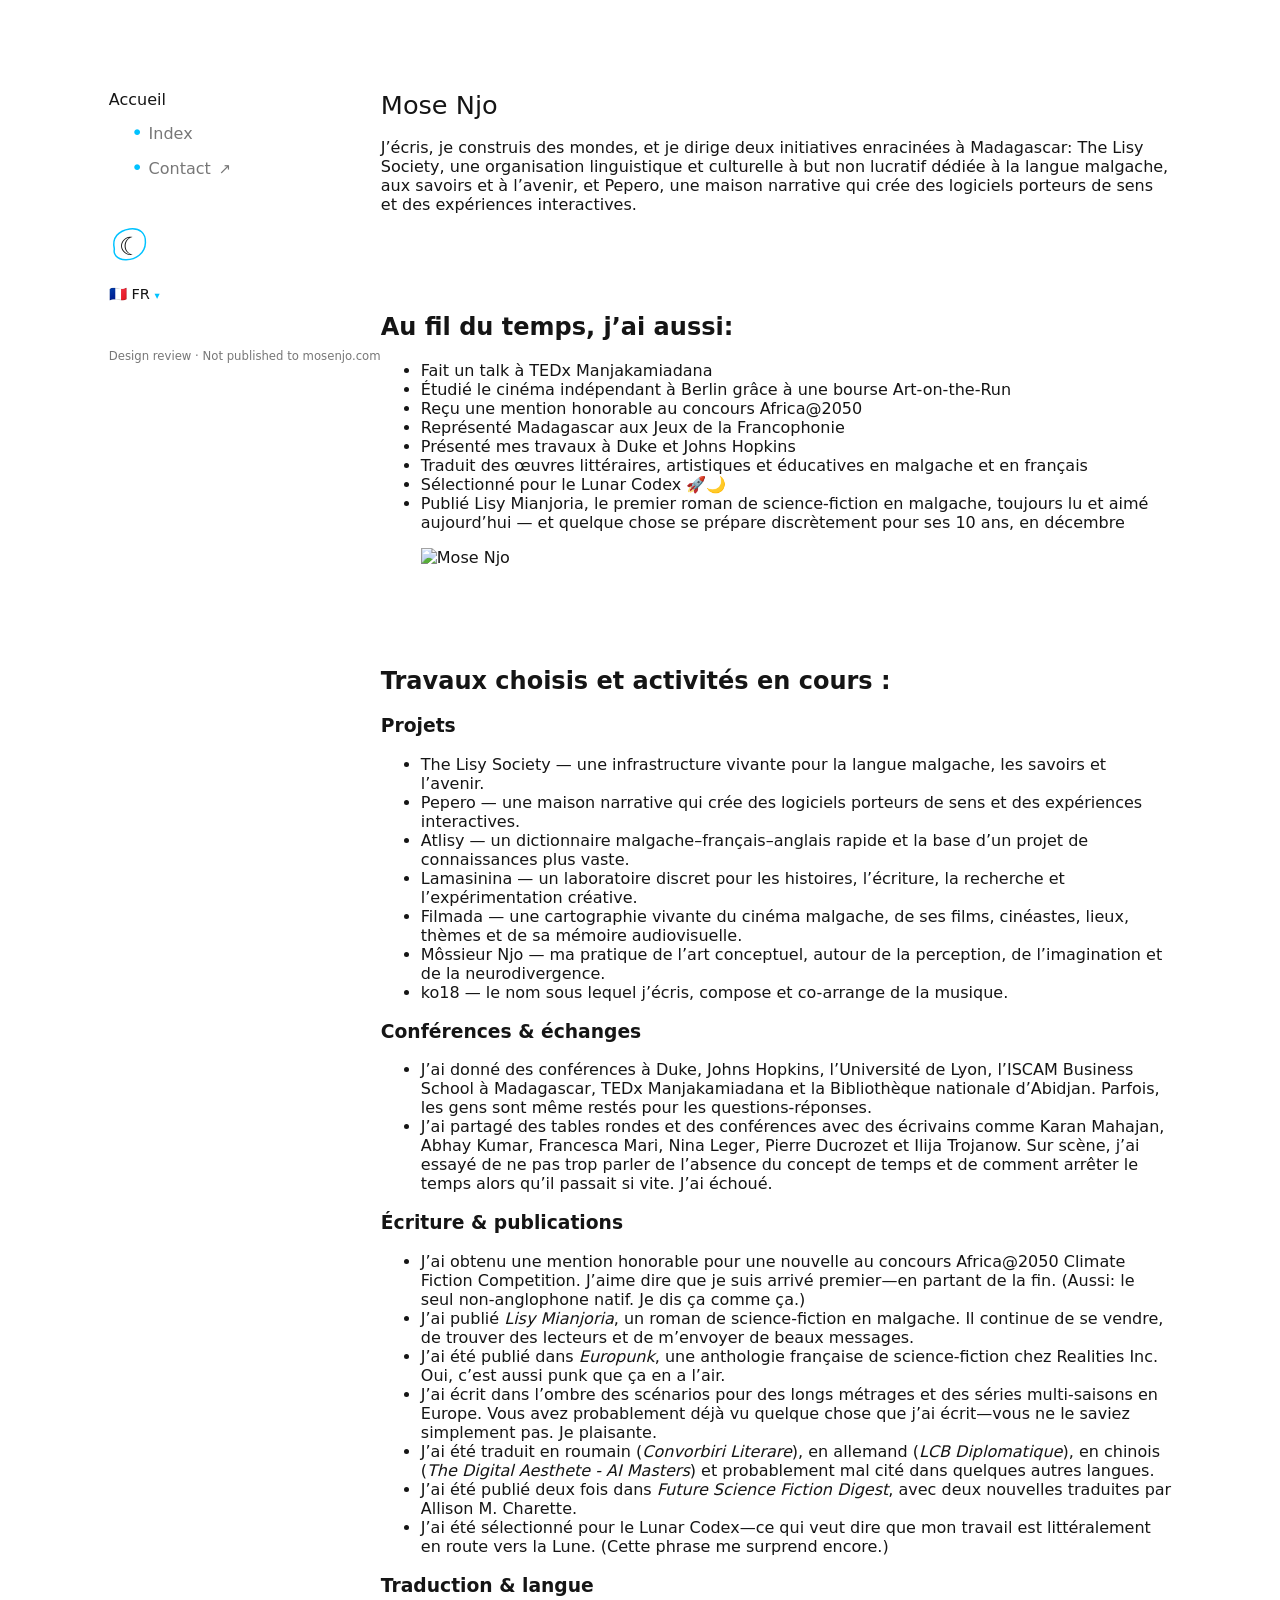
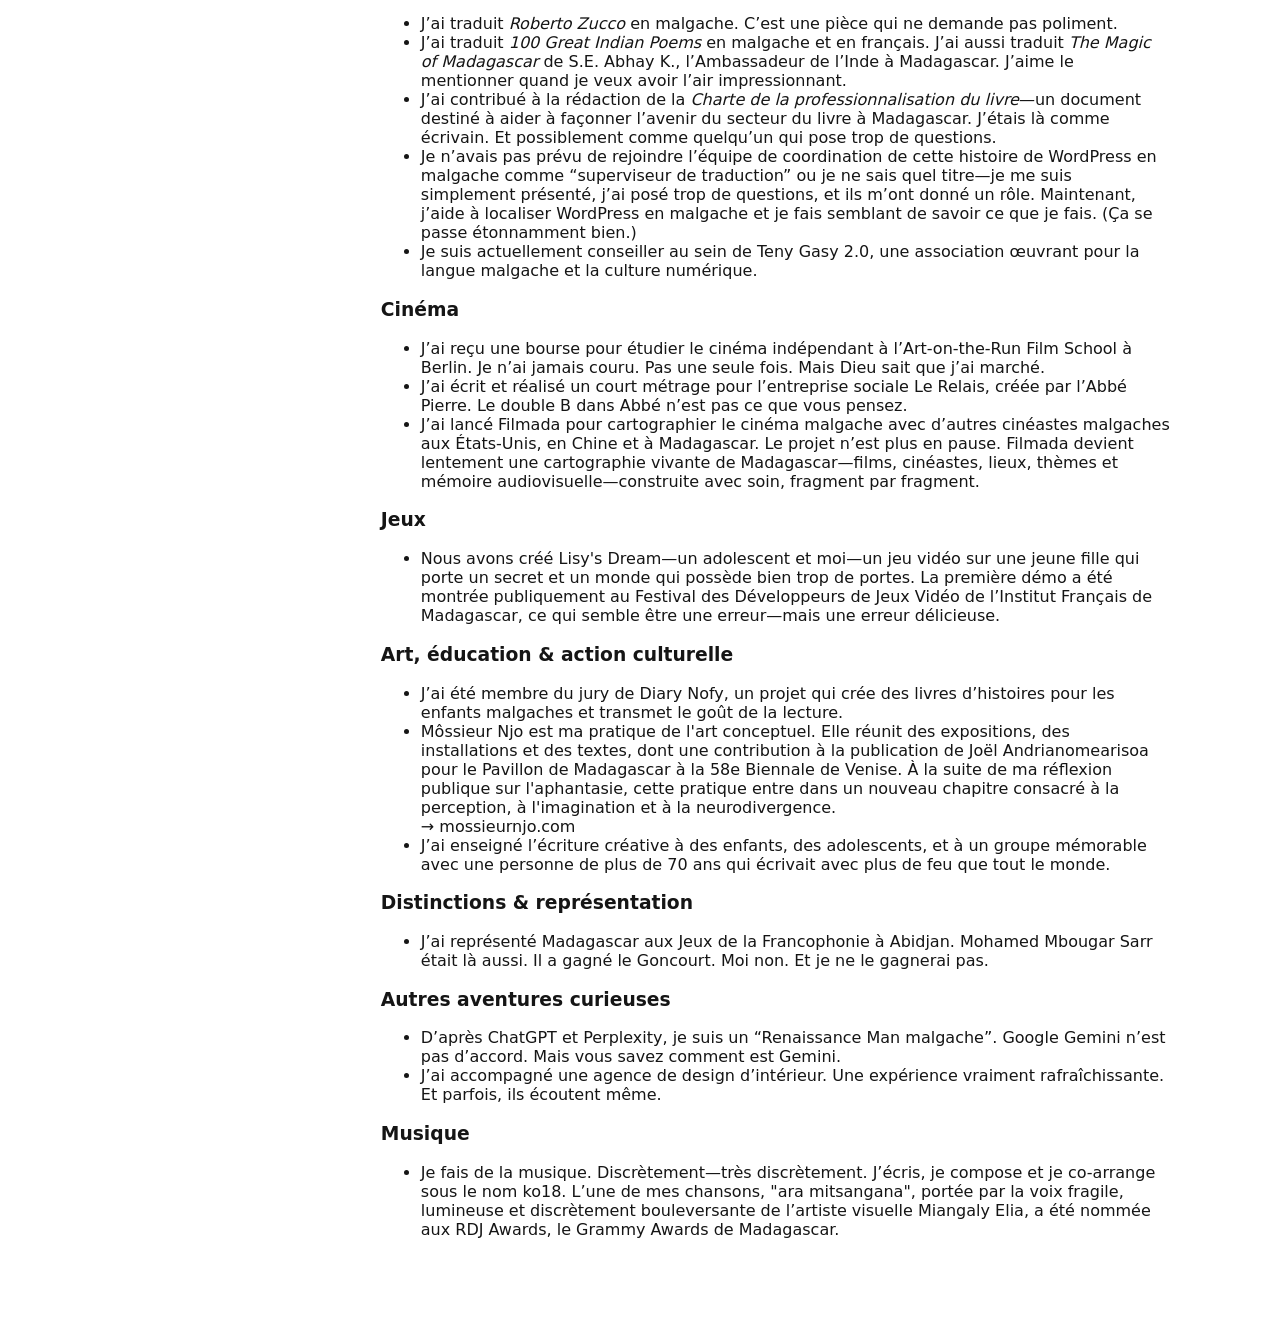
==== commit c915c6fa: "Review homepage as editorial biography with Index-aligned type and proportions" ====
--- a/preview/fr.html
+++ b/preview/fr.html
@@ -4,71 +4,91 @@
  <div class="nav-tools"><button class="theme-toggle" type="button" aria-label="Switch to dark mode"><span class="theme-icon" aria-hidden="true">☾</span><svg class="theme-orbit" viewBox="0 0 48 48" aria-hidden="true"><path d="M6 21C7 8 17 3 29 5c11 2 16 10 12 20-4 11-16 15-27 11C5 33 3 26 6 21Z"/></svg></button><details class="language-picker"><summary aria-label="Choose language">🇫🇷 FR <span aria-hidden="true">▾</span></summary><div class="language-options"><a href="index.html" lang="en" hreflang="en" >🇬🇧 English</a><a href="fr.html" lang="fr" hreflang="fr" aria-current="page">🇫🇷 Français</a><a href="mg.html" lang="mg" hreflang="mg" >🇲🇬 Malagasy</a></div></details></div>
  <p class="preview-note">Design review · Not published to mosenjo.com</p>
  </nav><main class="catalog home-catalog" id="home">
-
-    <section class="home-opening" aria-labelledby="home-title">
-      <div class="home-opening__text">
-        <h1 id="home-title">Mose Njo</h1>
-        <p>J’écris, je construis des mondes, et je dirige deux initiatives enracinées à Madagascar: <a href="https://lisysociety.org" target="_blank" rel="noopener">The Lisy Society</a>, une organisation linguistique et culturelle à but non lucratif dédiée à la langue malgache, aux savoirs et à l’avenir, et <a href="https://pepero.org" target="_blank" rel="noopener">Pepero</a>, une maison narrative qui crée des logiciels porteurs de sens et des expériences interactives.</p>
-      </div>
-      <img class="home-opening__portrait" src="https://mosenjo.com/images/mose-njo-portrait.jpeg" alt="Mose Njo" width="886" height="886">
-    </section>
-    
-    <section class="index-section home-section" aria-labelledby="selected-experience-heading"><h2 class="category" id="selected-experience-heading">Au fil du temps, j’ai aussi:</h2><div class="entries"><article class="entry"><p class="entry-title">Fait un talk à TEDx Manjakamiadana</p></article>
-<article class="entry"><p class="entry-title">Étudié le cinéma indépendant à Berlin grâce à une bourse Art-on-the-Run</p></article>
-<article class="entry"><p class="entry-title">Reçu une mention honorable au concours Africa@2050</p></article>
-<article class="entry"><p class="entry-title">Représenté Madagascar aux Jeux de la Francophonie</p></article>
-<article class="entry"><p class="entry-title">Présenté mes travaux à Duke et Johns Hopkins</p></article>
-<article class="entry"><p class="entry-title">Traduit des œuvres littéraires, artistiques et éducatives en malgache et en français</p></article>
-<article class="entry"><p class="entry-title">Sélectionné pour le Lunar Codex 🚀🌙</p></article>
-<article class="entry"><p class="entry-title">Publié Lisy Mianjoria, le premier roman de science-fiction en malgache, toujours lu et aimé aujourd’hui — et quelque chose se prépare discrètement pour ses 10 ans, en décembre</p></article></div></section>
-
-    <section class="archive">
-      <p class="archive-heading">Travaux choisis et activités en cours :</p>
-
-      <section class="index-section home-section" id="home-section-1" aria-labelledby="home-section-1-heading"><h2 class="category" id="home-section-1-heading">Projets</h2><div class="entries"><article class="entry"><h3 class="entry-title"><a href="https://lisysociety.org" target="_blank" rel="noopener">The Lisy Society</a></h3><p class="description">une infrastructure vivante pour la langue malgache, les savoirs et l’avenir.</p></article>
-<article class="entry"><h3 class="entry-title"><a href="https://pepero.org" target="_blank" rel="noopener">Pepero</a></h3><p class="description">une maison narrative qui crée des logiciels porteurs de sens et des expériences interactives.</p></article>
-<article class="entry"><h3 class="entry-title"><a href="https://atlisy.org" target="_blank" rel="noopener">Atlisy</a></h3><p class="description">un dictionnaire malgache–français–anglais rapide et la base d’un projet de connaissances plus vaste.</p></article>
-<article class="entry"><h3 class="entry-title"><a href="https://lamasinina.org" target="_blank" rel="noopener">Lamasinina</a></h3><p class="description">un laboratoire discret pour les histoires, l’écriture, la recherche et l’expérimentation créative.</p></article>
-<article class="entry"><h3 class="entry-title"><a href="https://filmada.org" target="_blank" rel="noopener">Filmada</a></h3><p class="description">une cartographie vivante du cinéma malgache, de ses films, cinéastes, lieux, thèmes et de sa mémoire audiovisuelle.</p></article>
-<article class="entry"><h3 class="entry-title"><a href="https://mossieurnjo.com" target="_blank" rel="noopener">Môssieur Njo</a></h3><p class="description">ma pratique de l’art conceptuel, autour de la perception, de l’imagination et de la neurodivergence.</p></article>
-<article class="entry"><h3 class="entry-title"><a href="https://ko18.xyz" target="_blank" rel="noopener">ko18</a></h3><p class="description">le nom sous lequel j’écris, compose et co-arrange de la musique.</p></article></div></section>
-
-      <section class="index-section home-section" id="home-section-2" aria-labelledby="home-section-2-heading"><h2 class="category" id="home-section-2-heading">Conférences &amp; échanges</h2><div class="entries"><article class="entry"><p class="entry-title">J’ai donné des conférences à Duke, Johns Hopkins, l’Université de Lyon, l’ISCAM Business School à Madagascar, TEDx Manjakamiadana et la Bibliothèque nationale d’Abidjan. Parfois, les gens sont même restés pour les questions-réponses.</p></article>
-<article class="entry"><p class="entry-title">J’ai partagé des tables rondes et des conférences avec des écrivains comme Karan Mahajan, Abhay Kumar, Francesca Mari, Nina Leger, Pierre Ducrozet et Ilija Trojanow. Sur scène, j’ai essayé de ne pas trop parler de l’absence du concept de temps et de comment arrêter le temps alors qu’il passait si vite. J’ai échoué.</p></article></div></section>
-
-      <section class="index-section home-section" id="home-section-3" aria-labelledby="home-section-3-heading"><h2 class="category" id="home-section-3-heading">Écriture &amp; publications</h2><div class="entries"><article class="entry"><p class="entry-title">J’ai obtenu une mention honorable pour une nouvelle au concours Africa@2050 Climate Fiction Competition. J’aime dire que je suis arrivé premier—en partant de la fin. (Aussi: le seul non-anglophone natif. Je dis ça comme ça.)</p></article>
-<article class="entry"><p class="entry-title">J’ai publié <em>Lisy Mianjoria</em>, un roman de science-fiction en malgache. Il continue de se vendre, de trouver des lecteurs et de m’envoyer de beaux messages.</p></article>
-<article class="entry"><p class="entry-title">J’ai été publié dans <em>Europunk</em>, une anthologie française de science-fiction chez Realities Inc. Oui, c’est aussi punk que ça en a l’air.</p></article>
-<article class="entry"><p class="entry-title">J’ai écrit dans l’ombre des scénarios pour des longs métrages et des séries multi-saisons en Europe. Vous avez probablement déjà vu quelque chose que j’ai écrit—vous ne le saviez simplement pas. Je plaisante.</p></article>
-<article class="entry"><p class="entry-title">J’ai été traduit en roumain (<em>Convorbiri Literare</em>), en allemand (<em>LCB Diplomatique</em>), en chinois (<em>The Digital Aesthete - AI Masters</em>) et probablement mal cité dans quelques autres langues.</p></article>
-<article class="entry"><p class="entry-title">J’ai été publié deux fois dans <em>Future Science Fiction Digest</em>, avec deux nouvelles traduites par Allison M. Charette.</p></article>
-<article class="entry"><p class="entry-title">J’ai été sélectionné pour le Lunar Codex—ce qui veut dire que mon travail est littéralement en route vers la Lune. (Cette phrase me surprend encore.)</p></article></div></section>
-
-      <section class="index-section home-section" id="home-section-4" aria-labelledby="home-section-4-heading"><h2 class="category" id="home-section-4-heading">Traduction &amp; langue</h2><div class="entries"><article class="entry"><p class="entry-title">J’ai traduit <em>Roberto Zucco</em> en malgache. C’est une pièce qui ne demande pas poliment.</p></article>
-<article class="entry"><p class="entry-title">J’ai traduit <em>100 Great Indian Poems</em> en malgache et en français. J’ai aussi traduit <em>The Magic of Madagascar</em> de S.E. Abhay K., l’Ambassadeur de l’Inde à Madagascar. J’aime le mentionner quand je veux avoir l’air impressionnant.</p></article>
-<article class="entry"><p class="entry-title">J’ai contribué à la rédaction de la <em>Charte de la professionnalisation du livre</em>—un document destiné à aider à façonner l’avenir du secteur du livre à Madagascar. J’étais là comme écrivain. Et possiblement comme quelqu’un qui pose trop de questions.</p></article>
-<article class="entry"><p class="entry-title">Je n’avais pas prévu de rejoindre l’équipe de coordination de cette histoire de WordPress en malgache comme “superviseur de traduction” ou je ne sais quel titre—je me suis simplement présenté, j’ai posé trop de questions, et ils m’ont donné un rôle. Maintenant, j’aide à localiser WordPress en malgache et je fais semblant de savoir ce que je fais. (Ça se passe étonnamment bien.)</p></article>
-<article class="entry"><p class="entry-title">Je suis actuellement conseiller au sein de Teny Gasy 2.0, une association œuvrant pour la langue malgache et la culture numérique.</p></article></div></section>
-
-      <section class="index-section home-section" id="home-section-5" aria-labelledby="home-section-5-heading"><h2 class="category" id="home-section-5-heading">Cinéma</h2><div class="entries"><article class="entry"><p class="entry-title">J’ai reçu une bourse pour étudier le cinéma indépendant à l’Art-on-the-Run Film School à Berlin. Je n’ai jamais couru. Pas une seule fois. Mais Dieu sait que j’ai marché.</p></article>
-<article class="entry"><p class="entry-title">J’ai écrit et réalisé un court métrage pour l’entreprise sociale Le Relais, créée par l’Abbé Pierre. Le double B dans Abbé n’est pas ce que vous pensez.</p></article>
-<article class="entry"><p class="entry-title">J’ai lancé <a href="https://filmada.org" target="_blank" rel="noopener">Filmada</a> pour cartographier le cinéma malgache avec d’autres cinéastes malgaches aux États-Unis, en Chine et à Madagascar. Le projet n’est plus en pause.
-  Filmada devient lentement une cartographie vivante de Madagascar—films, cinéastes, lieux, thèmes et mémoire audiovisuelle—construite avec soin, fragment par fragment.</p></article></div></section>
-
-      <section class="index-section home-section" id="home-section-6" aria-labelledby="home-section-6-heading"><h2 class="category" id="home-section-6-heading">Jeux</h2><div class="entries"><article class="entry"><p class="entry-title">Nous avons créé Lisy's Dream—un adolescent et moi—un jeu vidéo sur une jeune fille qui porte un secret et un monde qui possède bien trop de portes. La <a href="https://fb.watch/uo4REbxh5D/">première démo</a> a été montrée publiquement au Festival des Développeurs de Jeux Vidéo de l’Institut Français de Madagascar, ce qui semble être une erreur—mais une erreur délicieuse.</p></article></div></section>
-
-      <section class="index-section home-section" id="home-section-7" aria-labelledby="home-section-7-heading"><h2 class="category" id="home-section-7-heading">Art, éducation &amp; action culturelle</h2><div class="entries"><article class="entry"><p class="entry-title">J’ai été membre du jury de Diary Nofy, un projet qui crée des livres d’histoires pour les enfants malgaches et transmet le goût de la lecture.</p></article>
-<article class="entry"><p class="entry-title">Môssieur Njo est ma pratique de l'art conceptuel. Elle réunit des expositions, des installations et des textes, dont une contribution à la publication de Joël Andrianomearisoa pour le Pavillon de Madagascar à la 58e Biennale de Venise. À la suite de ma réflexion publique sur l'aphantasie, cette pratique entre dans un nouveau chapitre consacré à la perception, à l'imagination et à la neurodivergence.<br>
-        <a href="https://mossieurnjo.com" target="_blank" rel="noopener">→ mossieurnjo.com</a></p></article>
-<article class="entry"><p class="entry-title">J’ai enseigné l’écriture créative à des enfants, des adolescents, et à un groupe mémorable avec une personne de plus de 70 ans qui écrivait avec plus de feu que tout le monde.</p></article></div></section>
-
-      <section class="index-section home-section" id="home-section-8" aria-labelledby="home-section-8-heading"><h2 class="category" id="home-section-8-heading">Distinctions &amp; représentation</h2><div class="entries"><article class="entry"><p class="entry-title">J’ai représenté Madagascar aux Jeux de la Francophonie à Abidjan. Mohamed Mbougar Sarr était là aussi. Il a gagné le Goncourt. Moi non. Et je ne le gagnerai pas.</p></article></div></section>
-
-      <section class="index-section home-section" id="home-section-9" aria-labelledby="home-section-9-heading"><h2 class="category" id="home-section-9-heading">Autres aventures curieuses</h2><div class="entries"><article class="entry"><p class="entry-title">D’après ChatGPT et Perplexity, je suis un “Renaissance Man malgache”. Google Gemini n’est pas d’accord. Mais vous savez comment est Gemini.</p></article>
-<article class="entry"><p class="entry-title">J’ai accompagné une agence de design d’intérieur. Une expérience vraiment rafraîchissante. Et parfois, ils écoutent même.</p></article></div></section>
-
-      <section class="index-section home-section" id="home-section-10" aria-labelledby="home-section-10-heading"><h2 class="category" id="home-section-10-heading">Musique</h2><div class="entries"><article class="entry"><p class="entry-title">Je fais de la musique. Discrètement—très discrètement. J’écris, je compose et je co-arrange sous le nom <a href="https://ko18.xyz">ko18</a>. L’une de mes chansons, "ara mitsangana", portée par la voix fragile, lumineuse et discrètement bouleversante de l’artiste visuelle Miangaly Elia, a été nommée aux <a href="https://www.facebook.com/photo/?fbid=1132589374944831&set=a.610671573803283">RDJ Awards</a>, le Grammy Awards de Madagascar.</p></article></div></section>
-    </section>
-
-    
-  </main></div></div><script src="preview.js" defer></script></body></html>+ <header class="home-masthead">
+   <h1 class="page-title" id="home-title">Mose Njo</h1>
+   <p class="home-lead">J’écris, je construis des mondes, et je dirige deux initiatives enracinées à Madagascar: <a href="https://lisysociety.org" target="_blank" rel="noopener">The Lisy Society</a>, une organisation linguistique et culturelle à but non lucratif dédiée à la langue malgache, aux savoirs et à l’avenir, et <a href="https://pepero.org" target="_blank" rel="noopener">Pepero</a>, une maison narrative qui crée des logiciels porteurs de sens et des expériences interactives.</p>
+ </header>
+ <section class="home-story" aria-labelledby="selected-experience-heading">
+   <div class="home-story__copy">
+     <h2 id="selected-experience-heading" class="home-story__heading">Au fil du temps, j’ai aussi:</h2>
+     <ul class="home-story__list"><li>Fait un talk à TEDx Manjakamiadana</li>
+<li>Étudié le cinéma indépendant à Berlin grâce à une bourse Art-on-the-Run</li>
+<li>Reçu une mention honorable au concours Africa@2050</li>
+<li>Représenté Madagascar aux Jeux de la Francophonie</li>
+<li>Présenté mes travaux à Duke et Johns Hopkins</li>
+<li>Traduit des œuvres littéraires, artistiques et éducatives en malgache et en français</li>
+<li>Sélectionné pour le Lunar Codex 🚀🌙</li>
+<li>Publié Lisy Mianjoria, le premier roman de science-fiction en malgache, toujours lu et aimé aujourd’hui — et quelque chose se prépare discrètement pour ses 10 ans, en décembre</li></ul>
+   </div>
+   <figure class="home-story__portrait">
+     <img src="https://mosenjo.com/images/mose-njo-portrait.jpeg" alt="Mose Njo" width="886" height="886" loading="lazy">
+   </figure>
+ </section>
+ <section class="home-work" aria-labelledby="home-work-heading">
+   <h2 id="home-work-heading" class="home-work__heading">Travaux choisis et activités en cours :</h2>
+   <section class="home-chapter" id="home-section-1" aria-labelledby="chapter-heading-1">
+     <h3 class="home-chapter__heading" id="chapter-heading-1">Projets</h3>
+     <ul class="home-chapter__list"><li><span class="work-item__name"><a href="https://lisysociety.org" target="_blank" rel="noopener">The Lisy Society</a></span><span class="work-item__desc"> — une infrastructure vivante pour la langue malgache, les savoirs et l’avenir.</span></li>
+<li><span class="work-item__name"><a href="https://pepero.org" target="_blank" rel="noopener">Pepero</a></span><span class="work-item__desc"> — une maison narrative qui crée des logiciels porteurs de sens et des expériences interactives.</span></li>
+<li><span class="work-item__name"><a href="https://atlisy.org" target="_blank" rel="noopener">Atlisy</a></span><span class="work-item__desc"> — un dictionnaire malgache–français–anglais rapide et la base d’un projet de connaissances plus vaste.</span></li>
+<li><span class="work-item__name"><a href="https://lamasinina.org" target="_blank" rel="noopener">Lamasinina</a></span><span class="work-item__desc"> — un laboratoire discret pour les histoires, l’écriture, la recherche et l’expérimentation créative.</span></li>
+<li><span class="work-item__name"><a href="https://filmada.org" target="_blank" rel="noopener">Filmada</a></span><span class="work-item__desc"> — une cartographie vivante du cinéma malgache, de ses films, cinéastes, lieux, thèmes et de sa mémoire audiovisuelle.</span></li>
+<li><span class="work-item__name"><a href="https://mossieurnjo.com" target="_blank" rel="noopener">Môssieur Njo</a></span><span class="work-item__desc"> — ma pratique de l’art conceptuel, autour de la perception, de l’imagination et de la neurodivergence.</span></li>
+<li><span class="work-item__name"><a href="https://ko18.xyz" target="_blank" rel="noopener">ko18</a></span><span class="work-item__desc"> — le nom sous lequel j’écris, compose et co-arrange de la musique.</span></li></ul>
+   </section>
+<section class="home-chapter" id="home-section-2" aria-labelledby="chapter-heading-2">
+     <h3 class="home-chapter__heading" id="chapter-heading-2">Conférences &amp; échanges</h3>
+     <ul class="home-chapter__list"><li>J’ai donné des conférences à Duke, Johns Hopkins, l’Université de Lyon, l’ISCAM Business School à Madagascar, TEDx Manjakamiadana et la Bibliothèque nationale d’Abidjan. Parfois, les gens sont même restés pour les questions-réponses.</li>
+<li>J’ai partagé des tables rondes et des conférences avec des écrivains comme Karan Mahajan, Abhay Kumar, Francesca Mari, Nina Leger, Pierre Ducrozet et Ilija Trojanow. Sur scène, j’ai essayé de ne pas trop parler de l’absence du concept de temps et de comment arrêter le temps alors qu’il passait si vite. J’ai échoué.</li></ul>
+   </section>
+<section class="home-chapter" id="home-section-3" aria-labelledby="chapter-heading-3">
+     <h3 class="home-chapter__heading" id="chapter-heading-3">Écriture &amp; publications</h3>
+     <ul class="home-chapter__list"><li>J’ai obtenu une mention honorable pour une nouvelle au concours Africa@2050 Climate Fiction Competition. J’aime dire que je suis arrivé premier—en partant de la fin. (Aussi: le seul non-anglophone natif. Je dis ça comme ça.)</li>
+<li>J’ai publié <em>Lisy Mianjoria</em>, un roman de science-fiction en malgache. Il continue de se vendre, de trouver des lecteurs et de m’envoyer de beaux messages.</li>
+<li>J’ai été publié dans <em>Europunk</em>, une anthologie française de science-fiction chez Realities Inc. Oui, c’est aussi punk que ça en a l’air.</li>
+<li>J’ai écrit dans l’ombre des scénarios pour des longs métrages et des séries multi-saisons en Europe. Vous avez probablement déjà vu quelque chose que j’ai écrit—vous ne le saviez simplement pas. Je plaisante.</li>
+<li>J’ai été traduit en roumain (<em>Convorbiri Literare</em>), en allemand (<em>LCB Diplomatique</em>), en chinois (<em>The Digital Aesthete - AI Masters</em>) et probablement mal cité dans quelques autres langues.</li>
+<li>J’ai été publié deux fois dans <em>Future Science Fiction Digest</em>, avec deux nouvelles traduites par Allison M. Charette.</li>
+<li>J’ai été sélectionné pour le Lunar Codex—ce qui veut dire que mon travail est littéralement en route vers la Lune. (Cette phrase me surprend encore.)</li></ul>
+   </section>
+<section class="home-chapter" id="home-section-4" aria-labelledby="chapter-heading-4">
+     <h3 class="home-chapter__heading" id="chapter-heading-4">Traduction &amp; langue</h3>
+     <ul class="home-chapter__list"><li>J’ai traduit <em>Roberto Zucco</em> en malgache. C’est une pièce qui ne demande pas poliment.</li>
+<li>J’ai traduit <em>100 Great Indian Poems</em> en malgache et en français. J’ai aussi traduit <em>The Magic of Madagascar</em> de S.E. Abhay K., l’Ambassadeur de l’Inde à Madagascar. J’aime le mentionner quand je veux avoir l’air impressionnant.</li>
+<li>J’ai contribué à la rédaction de la <em>Charte de la professionnalisation du livre</em>—un document destiné à aider à façonner l’avenir du secteur du livre à Madagascar. J’étais là comme écrivain. Et possiblement comme quelqu’un qui pose trop de questions.</li>
+<li>Je n’avais pas prévu de rejoindre l’équipe de coordination de cette histoire de WordPress en malgache comme “superviseur de traduction” ou je ne sais quel titre—je me suis simplement présenté, j’ai posé trop de questions, et ils m’ont donné un rôle. Maintenant, j’aide à localiser WordPress en malgache et je fais semblant de savoir ce que je fais. (Ça se passe étonnamment bien.)</li>
+<li>Je suis actuellement conseiller au sein de Teny Gasy 2.0, une association œuvrant pour la langue malgache et la culture numérique.</li></ul>
+   </section>
+<section class="home-chapter" id="home-section-5" aria-labelledby="chapter-heading-5">
+     <h3 class="home-chapter__heading" id="chapter-heading-5">Cinéma</h3>
+     <ul class="home-chapter__list"><li>J’ai reçu une bourse pour étudier le cinéma indépendant à l’Art-on-the-Run Film School à Berlin. Je n’ai jamais couru. Pas une seule fois. Mais Dieu sait que j’ai marché.</li>
+<li>J’ai écrit et réalisé un court métrage pour l’entreprise sociale Le Relais, créée par l’Abbé Pierre. Le double B dans Abbé n’est pas ce que vous pensez.</li>
+<li>J’ai lancé <a href="https://filmada.org" target="_blank" rel="noopener">Filmada</a> pour cartographier le cinéma malgache avec d’autres cinéastes malgaches aux États-Unis, en Chine et à Madagascar. Le projet n’est plus en pause.
+  Filmada devient lentement une cartographie vivante de Madagascar—films, cinéastes, lieux, thèmes et mémoire audiovisuelle—construite avec soin, fragment par fragment.</li></ul>
+   </section>
+<section class="home-chapter" id="home-section-6" aria-labelledby="chapter-heading-6">
+     <h3 class="home-chapter__heading" id="chapter-heading-6">Jeux</h3>
+     <ul class="home-chapter__list"><li>Nous avons créé Lisy's Dream—un adolescent et moi—un jeu vidéo sur une jeune fille qui porte un secret et un monde qui possède bien trop de portes. La <a href="https://fb.watch/uo4REbxh5D/">première démo</a> a été montrée publiquement au Festival des Développeurs de Jeux Vidéo de l’Institut Français de Madagascar, ce qui semble être une erreur—mais une erreur délicieuse.</li></ul>
+   </section>
+<section class="home-chapter" id="home-section-7" aria-labelledby="chapter-heading-7">
+     <h3 class="home-chapter__heading" id="chapter-heading-7">Art, éducation &amp; action culturelle</h3>
+     <ul class="home-chapter__list"><li>J’ai été membre du jury de Diary Nofy, un projet qui crée des livres d’histoires pour les enfants malgaches et transmet le goût de la lecture.</li>
+<li>Môssieur Njo est ma pratique de l'art conceptuel. Elle réunit des expositions, des installations et des textes, dont une contribution à la publication de Joël Andrianomearisoa pour le Pavillon de Madagascar à la 58e Biennale de Venise. À la suite de ma réflexion publique sur l'aphantasie, cette pratique entre dans un nouveau chapitre consacré à la perception, à l'imagination et à la neurodivergence.<br>
+        <a href="https://mossieurnjo.com" target="_blank" rel="noopener">→ mossieurnjo.com</a></li>
+<li>J’ai enseigné l’écriture créative à des enfants, des adolescents, et à un groupe mémorable avec une personne de plus de 70 ans qui écrivait avec plus de feu que tout le monde.</li></ul>
+   </section>
+<section class="home-chapter" id="home-section-8" aria-labelledby="chapter-heading-8">
+     <h3 class="home-chapter__heading" id="chapter-heading-8">Distinctions &amp; représentation</h3>
+     <ul class="home-chapter__list"><li>J’ai représenté Madagascar aux Jeux de la Francophonie à Abidjan. Mohamed Mbougar Sarr était là aussi. Il a gagné le Goncourt. Moi non. Et je ne le gagnerai pas.</li></ul>
+   </section>
+<section class="home-chapter" id="home-section-9" aria-labelledby="chapter-heading-9">
+     <h3 class="home-chapter__heading" id="chapter-heading-9">Autres aventures curieuses</h3>
+     <ul class="home-chapter__list"><li>D’après ChatGPT et Perplexity, je suis un “Renaissance Man malgache”. Google Gemini n’est pas d’accord. Mais vous savez comment est Gemini.</li>
+<li>J’ai accompagné une agence de design d’intérieur. Une expérience vraiment rafraîchissante. Et parfois, ils écoutent même.</li></ul>
+   </section>
+<section class="home-chapter" id="home-section-10" aria-labelledby="chapter-heading-10">
+     <h3 class="home-chapter__heading" id="chapter-heading-10">Musique</h3>
+     <ul class="home-chapter__list"><li>Je fais de la musique. Discrètement—très discrètement. J’écris, je compose et je co-arrange sous le nom <a href="https://ko18.xyz">ko18</a>. L’une de mes chansons, "ara mitsangana", portée par la voix fragile, lumineuse et discrètement bouleversante de l’artiste visuelle Miangaly Elia, a été nommée aux <a href="https://www.facebook.com/photo/?fbid=1132589374944831&set=a.610671573803283">RDJ Awards</a>, le Grammy Awards de Madagascar.</li></ul>
+   </section>
+ </section>
+ </main></div></div><script src="preview.js" defer></script></body></html>
--- a/preview/preview.css
+++ b/preview/preview.css
@@ -178,3 +178,32 @@
 }
 @media (max-width:390px){.preview-mobile-bar{padding:0 1.15rem}.catalog{padding-top:3.25rem}.home-opening__portrait{width:min(80%,18rem)}}
 @media (prefers-reduced-motion:reduce){*,*::before,*::after{animation-duration:.001ms!important;animation-iteration-count:1!important;transition-duration:.001ms!important}.theme-orbit path{stroke-dashoffset:0}}
+
+
+/* Review revision 2: homepage uses the Index grid, font scale and rhythm. */
+.home-catalog {gap:clamp(3rem,5vw,4.5rem);}
+.home-opening {grid-template-columns:minmax(0,1fr) clamp(8rem,13vw,11rem);column-gap:clamp(1rem,2.5vw,2.5rem);}
+.home-opening__text {max-width:46rem;}
+.home-opening__text h1 {font-size:clamp(1.35rem,2vw,1.65rem);font-weight:400;line-height:1.25;letter-spacing:0;margin:0;}
+.home-opening__text p {font-size:1rem;line-height:1.65;letter-spacing:normal;margin:.95rem 0 0;color:var(--ink);}
+.home-section .entry-title {font-size:clamp(1.02rem,1.2vw,1.1rem);font-weight:400;line-height:1.55;letter-spacing:-.015em;}
+.home-section p.entry-title {margin-top:0;margin-bottom:0;}
+.home-section .entry{padding:0 0 2.1rem;}
+.home-section .entry+.entry{padding-top:2rem;border-top:1px solid var(--rule);}
+.home-section .description{margin:.28rem 0 0;color:var(--muted);font-size:.96rem;line-height:1.65;}
+.home-section h2.category {font-family:Georgia,"Times New Roman",serif;font-size:1.12rem;font-weight:400;line-height:1.45;padding-right:1rem;}
+.home-section .entry-title a {text-decoration:underline;text-decoration-color:var(--rule);text-underline-offset:.19em;}
+.home-section .entry-title a:hover{text-decoration-color:var(--lisy-blue);}
+.archive {display:contents;}
+.archive-heading{margin:0;color:var(--muted);max-width:46rem;font-size:1rem;line-height:1.65;}
+.home-subnav {margin:-.3rem 0 0;}
+@media (max-width:900px){
+ .home-opening{display:grid;grid-template-columns:minmax(0,1fr);gap:1.7rem;}
+ .home-opening__text h1{font-size:1.45rem;}
+ .home-opening__text p{font-size:1rem;line-height:1.65;}
+ .home-opening__portrait{width:min(42%,10rem);justify-self:start;}
+ .home-subnav{grid-template-columns:minmax(0,1fr);padding-left:1.4rem;}
+ .home-section{grid-template-columns:minmax(0,1fr);row-gap:1rem;}
+ .home-section h2.category{font-size:1.35rem;}
+ .home-section .entry-title{font-size:1.14rem;}
+}
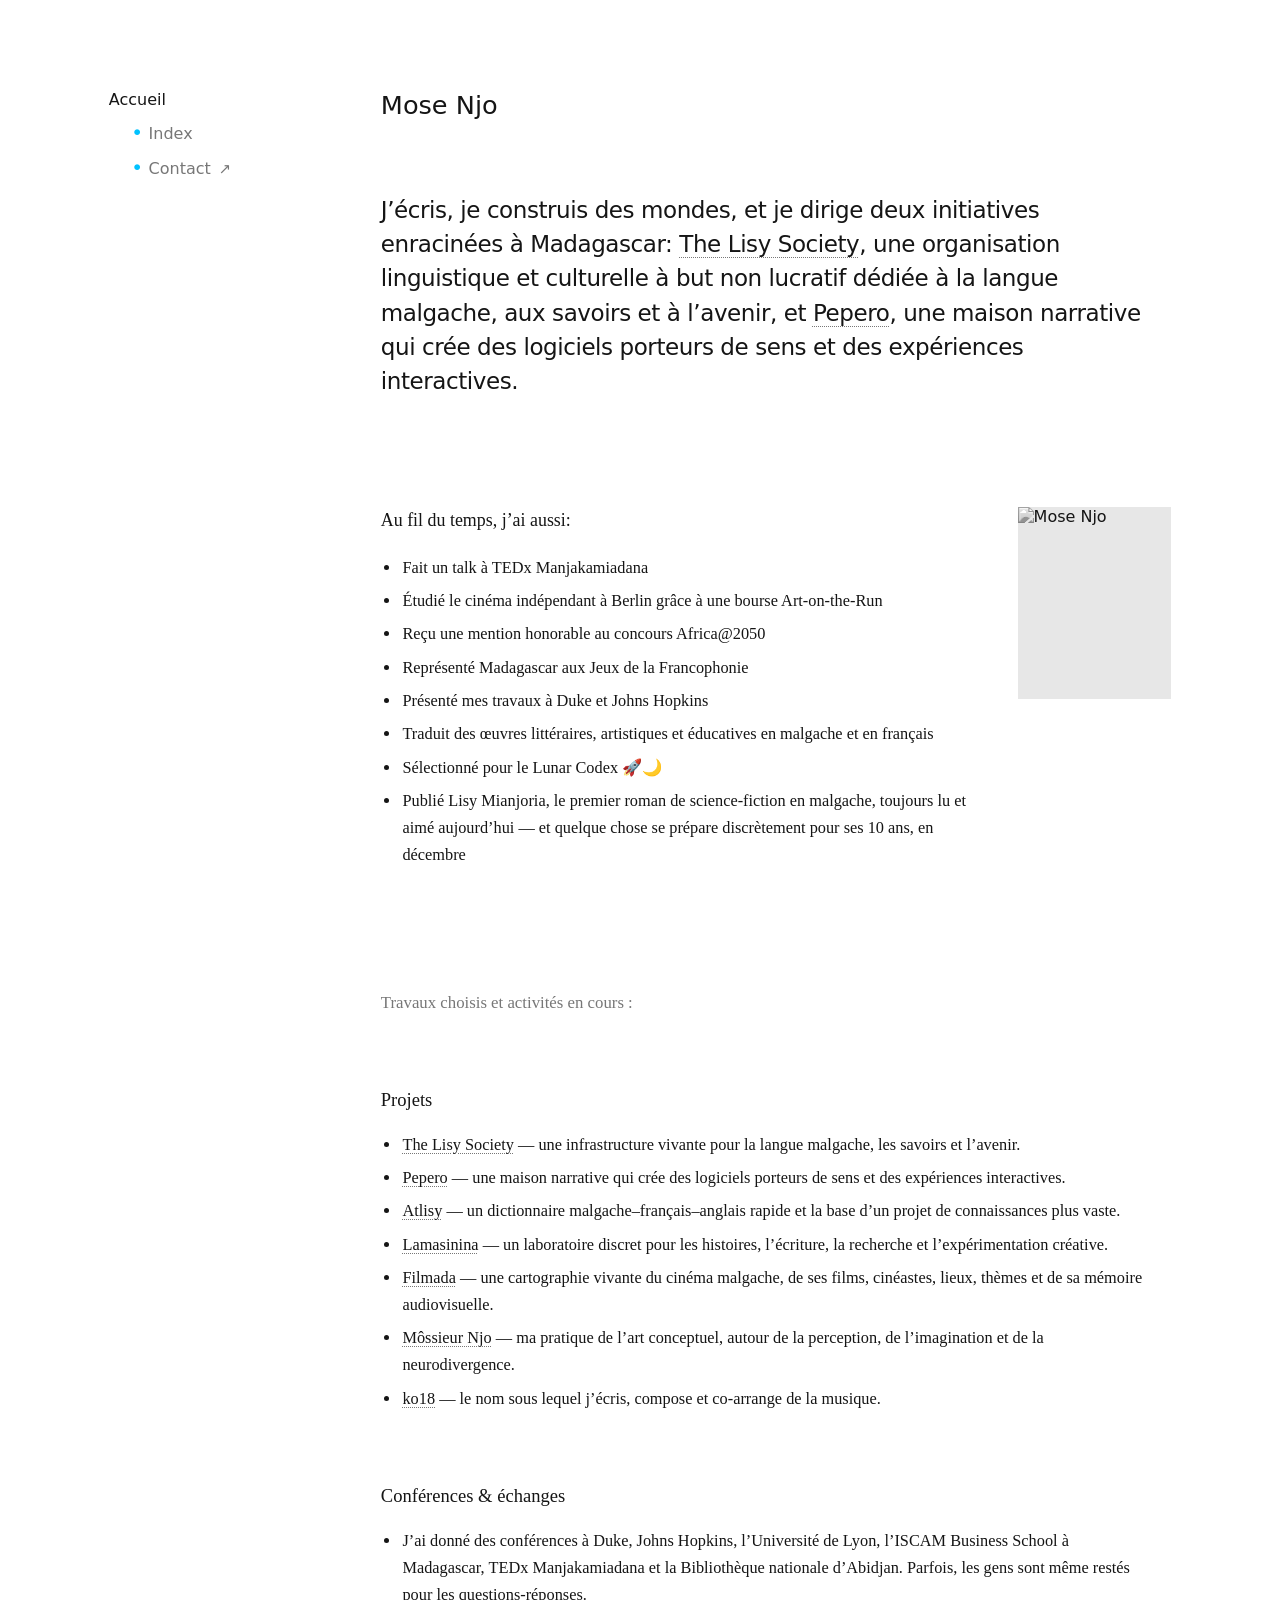
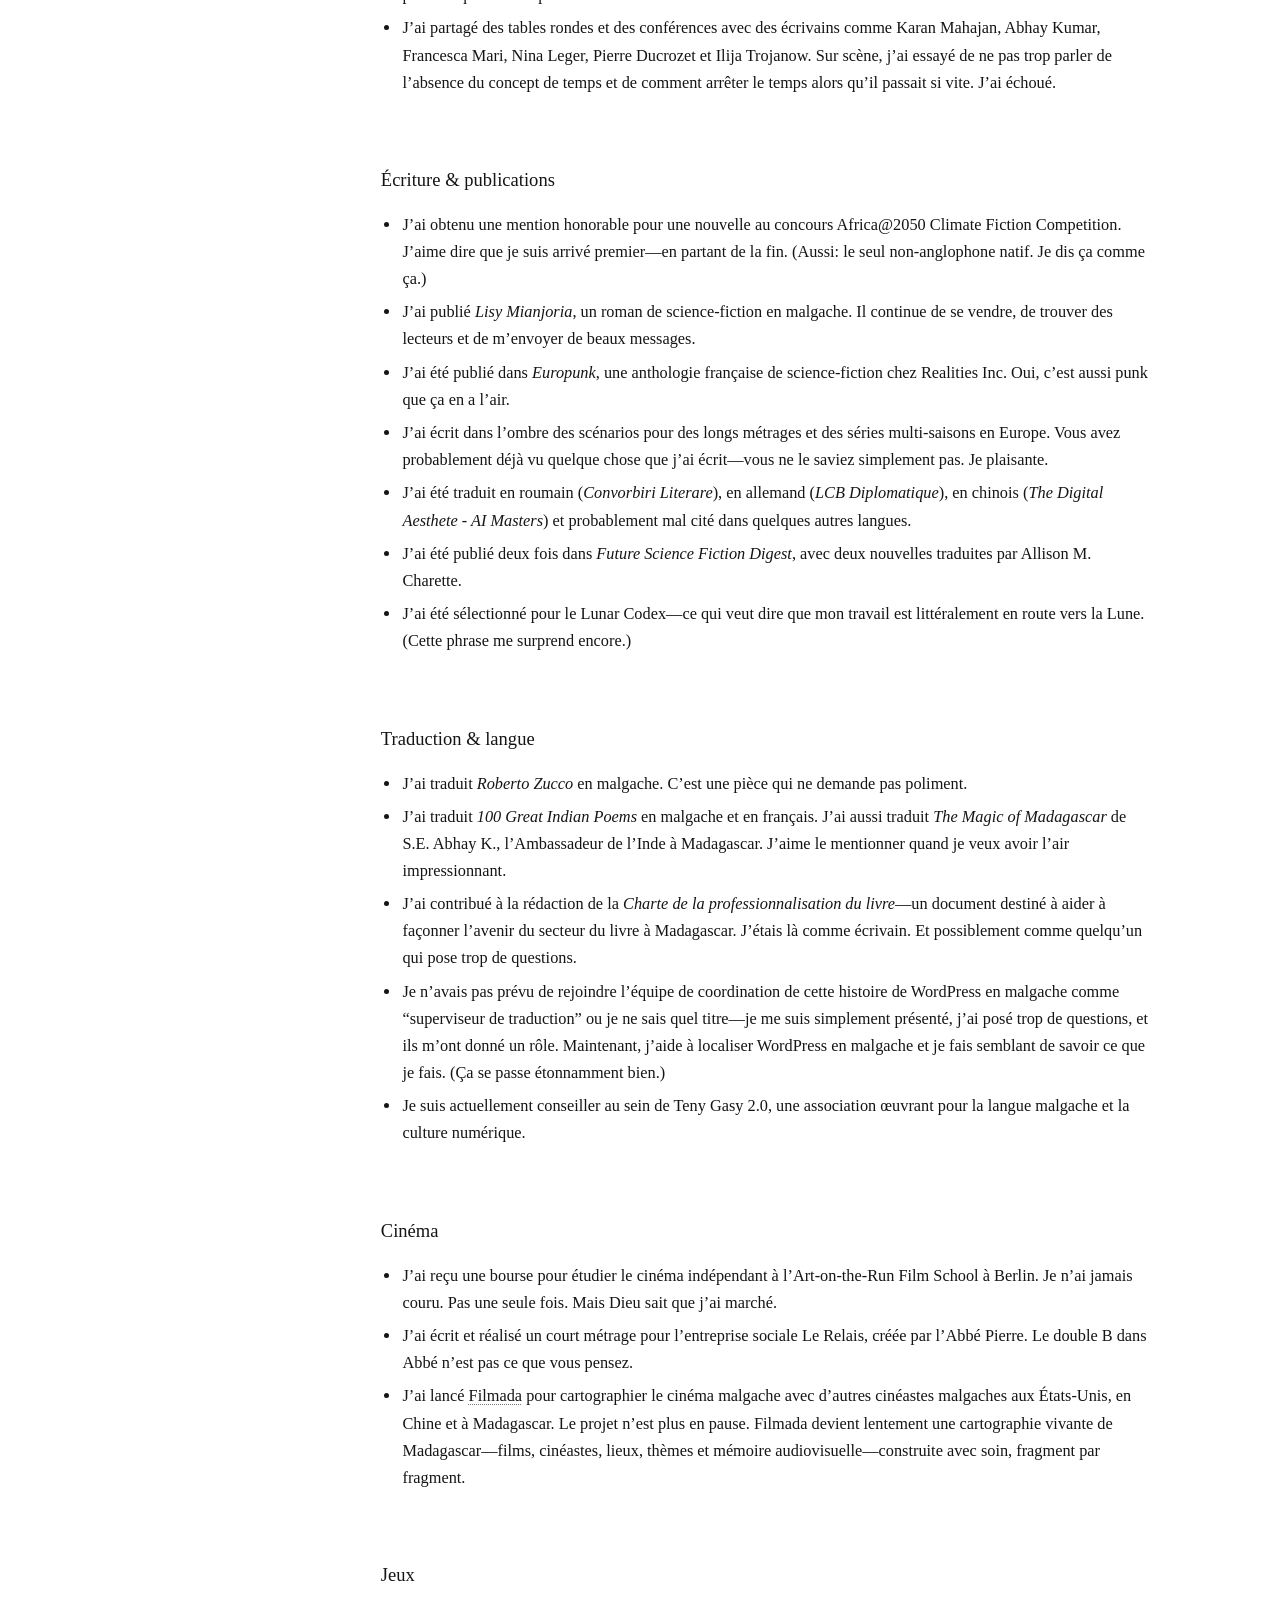
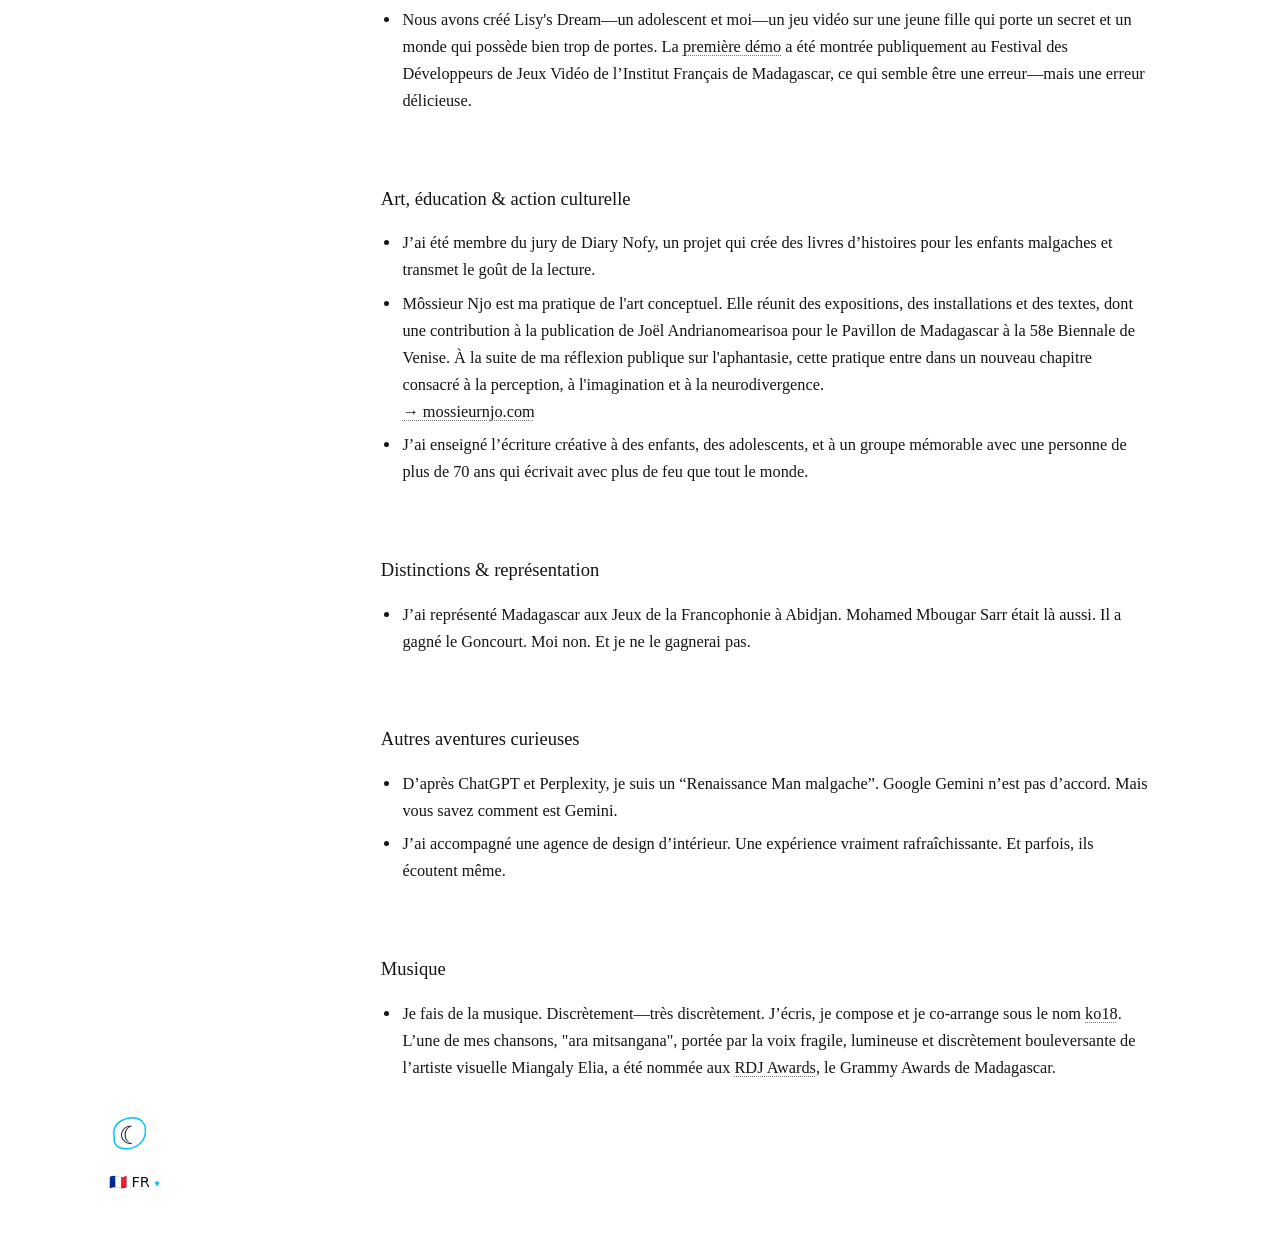
==== commit 20e586a5: "Preview refinement: top-right language and theme controls, round portrait" ====
--- a/preview/fr.html
+++ b/preview/fr.html
@@ -1,9 +1,7 @@
-<!doctype html><html lang="fr"><head><meta charset="utf-8"><meta name="viewport" content="width=device-width, initial-scale=1"><meta name="robots" content="noindex,nofollow"><meta name="theme-color" content="#ffffff"><meta name="description" content="Design preview of Mose Njo's website. Not published."><title>Mose Njo · Design preview</title><link rel="icon" href="https://mosenjo.com/images/mose-njo-portrait.jpeg"><script>try{const t=localStorage.getItem('mosenjo-review-theme');if(t==='dark'||t==='light')document.documentElement.dataset.theme=t;}catch(e){}</script><link rel="stylesheet" href="preview.css"></head><body><header class="preview-mobile-bar"><button class="menu-toggle" type="button" aria-label="Open navigation" aria-controls="primary-navigation" aria-expanded="false"><i></i><i></i><i></i></button><span class="mobile-label">Accueil</span><button class="theme-toggle" type="button" aria-label="Switch to dark mode"><span class="theme-icon" aria-hidden="true">☾</span><svg class="theme-orbit" viewBox="0 0 48 48" aria-hidden="true"><path d="M6 21C7 8 17 3 29 5c11 2 16 10 12 20-4 11-16 15-27 11C5 33 3 26 6 21Z"/></svg></button></header><div class="shell"><div class="layout"><nav id="primary-navigation" class="navigation" aria-label="Primary navigation">
+<!doctype html><html lang="fr"><head><meta charset="utf-8"><meta name="viewport" content="width=device-width, initial-scale=1"><meta name="robots" content="noindex,nofollow"><meta name="theme-color" content="#ffffff"><meta name="description" content="Design preview of Mose Njo's website. Not published."><title>Mose Njo · Design preview</title><link rel="icon" href="https://mosenjo.com/images/mose-njo-portrait.jpeg"><script>try{const t=localStorage.getItem('mosenjo-review-theme');if(t==='dark'||t==='light')document.documentElement.dataset.theme=t;}catch(e){}</script><link rel="stylesheet" href="preview.css"></head><body><header class="preview-mobile-bar"><button class="menu-toggle" type="button" aria-label="Open navigation" aria-controls="primary-navigation" aria-expanded="false"><i></i><i></i><i></i></button><span class="mobile-label">Accueil</span><div class="mobile-controls"><button class="theme-toggle" type="button" aria-label="Switch to dark mode"><span class="theme-icon" aria-hidden="true">☾</span><svg class="theme-orbit" viewBox="0 0 48 48" aria-hidden="true"><path d="M6 21C7 8 17 3 29 5c11 2 16 10 12 20-4 11-16 15-27 11C5 33 3 26 6 21Z"/></svg></button><details class="language-picker"><summary aria-label="Choose language">🇫🇷 FR <span aria-hidden="true">▾</span></summary><div class="language-options"><a href="index.html" lang="en" hreflang="en" >🇬🇧 English</a><a href="fr.html" lang="fr" hreflang="fr" aria-current="page">🇫🇷 Français</a><a href="mg.html" lang="mg" hreflang="mg" >🇲🇬 Malagasy</a></div></details></div></header><div class="shell"><div class="layout"><nav id="primary-navigation" class="navigation" aria-label="Primary navigation">
  <a href="index.html" class="active" aria-current="page">Accueil</a>
 <div class="index-subnav home-subnav"><a href="index-archive.html"><span class="marker" aria-hidden="true">•</span> Index</a><a href="https://tally.so/r/ja6XXa" target="_blank" rel="noopener noreferrer"><span class="marker" aria-hidden="true">•</span> Contact <span class="arrow" aria-hidden="true">↗</span></a></div>
- <div class="nav-tools"><button class="theme-toggle" type="button" aria-label="Switch to dark mode"><span class="theme-icon" aria-hidden="true">☾</span><svg class="theme-orbit" viewBox="0 0 48 48" aria-hidden="true"><path d="M6 21C7 8 17 3 29 5c11 2 16 10 12 20-4 11-16 15-27 11C5 33 3 26 6 21Z"/></svg></button><details class="language-picker"><summary aria-label="Choose language">🇫🇷 FR <span aria-hidden="true">▾</span></summary><div class="language-options"><a href="index.html" lang="en" hreflang="en" >🇬🇧 English</a><a href="fr.html" lang="fr" hreflang="fr" aria-current="page">🇫🇷 Français</a><a href="mg.html" lang="mg" hreflang="mg" >🇲🇬 Malagasy</a></div></details></div>
- <p class="preview-note">Design review · Not published to mosenjo.com</p>
- </nav><main class="catalog home-catalog" id="home">
+ </nav><div class="nav-tools"><button class="theme-toggle" type="button" aria-label="Switch to dark mode"><span class="theme-icon" aria-hidden="true">☾</span><svg class="theme-orbit" viewBox="0 0 48 48" aria-hidden="true"><path d="M6 21C7 8 17 3 29 5c11 2 16 10 12 20-4 11-16 15-27 11C5 33 3 26 6 21Z"/></svg></button><details class="language-picker"><summary aria-label="Choose language">🇫🇷 FR <span aria-hidden="true">▾</span></summary><div class="language-options"><a href="index.html" lang="en" hreflang="en" >🇬🇧 English</a><a href="fr.html" lang="fr" hreflang="fr" aria-current="page">🇫🇷 Français</a><a href="mg.html" lang="mg" hreflang="mg" >🇲🇬 Malagasy</a></div></details></div><main class="catalog home-catalog" id="home">
  <header class="home-masthead">
    <h1 class="page-title" id="home-title">Mose Njo</h1>
    <p class="home-lead">J’écris, je construis des mondes, et je dirige deux initiatives enracinées à Madagascar: <a href="https://lisysociety.org" target="_blank" rel="noopener">The Lisy Society</a>, une organisation linguistique et culturelle à but non lucratif dédiée à la langue malgache, aux savoirs et à l’avenir, et <a href="https://pepero.org" target="_blank" rel="noopener">Pepero</a>, une maison narrative qui crée des logiciels porteurs de sens et des expériences interactives.</p>
--- a/preview/preview.css
+++ b/preview/preview.css
@@ -100,7 +100,7 @@
     .visually-hidden { position: absolute; width: 1px; height: 1px; padding: 0; margin: -1px; overflow: hidden; clip: rect(0,0,0,0); white-space: nowrap; border: 0; }
     @media (prefers-reduced-motion: reduce) { html { scroll-behavior: auto; } }
   
-/* Review-only sitewide system: appended to the existing Index stylesheet. */
+/* Shared navigation, Lisy-blue theme and mobile behavior */ appended to the existing Index stylesheet. */
 :root { --bg:#fff; }
 :root[data-theme="dark"] { color-scheme:dark; --bg:#131313; --ink:#ededed; --muted:#a0a0a0; --rule:#393939; }
 body { background:var(--bg); color:var(--ink); transition:background .22s,color .22s; }
@@ -122,36 +122,103 @@
 @keyframes orbit-trace {to{stroke-dashoffset:0}}
 @keyframes orbit-rotate {to{transform:rotate(342deg)}}
 .preview-note {font-size:.73rem;line-height:1.6;color:var(--muted);margin:1.6rem 0 0;}
-.home-catalog {gap:clamp(3.5rem,5vw,5rem);}
-.home-opening {display:grid;grid-template-columns:minmax(0,1fr) clamp(9rem,16vw,14rem);column-gap:clamp(1.2rem,3vw,3rem);align-items:start;}
-.home-opening__text {min-width:0;}
-.home-opening__text h1 {font-size:clamp(1.8rem,2.9vw,2.4rem);font-weight:400;line-height:1.3;letter-spacing:-.035em;margin:0;}
-.home-opening__text p {font-size:clamp(1.07rem,1.45vw,1.22rem);line-height:1.7;letter-spacing:-.012em;margin:1.35rem 0 0;}
-.home-opening__text a,.archive-group a {text-decoration:underline;text-decoration-color:var(--rule);text-underline-offset:.19em;}
-.home-opening__text a:hover,.archive-group a:hover {text-decoration-color:var(--lisy-blue);}
-.home-opening__portrait {width:100%;height:auto;aspect-ratio:1;object-fit:cover;border-radius:50%;filter:grayscale(1);background:var(--rule);}
-.selected-experience {display:grid;grid-template-columns:clamp(10.5rem,12.1vw,13.25rem) minmax(0,1fr);align-items:start;}
-.selected-experience h2 {font-family:Georgia,"Times New Roman",serif;font-size:1.12rem;font-weight:400;line-height:1.45;padding-right:1rem;margin:0;}
-.selected-experience ul {list-style:none;margin:0;padding:0;min-width:0;}
-.selected-experience li {font-size:1rem;line-height:1.65;margin:0;padding:0 0 1.2rem;}
-.selected-experience li+li{padding-top:1.15rem;border-top:1px solid var(--rule);}
-.archive {display:grid;}
-.archive-heading {margin:0 0 2rem;color:var(--muted);line-height:1.65;}
-.archive-group {display:grid;grid-template-columns:clamp(10.5rem,12.1vw,13.25rem) minmax(0,1fr);border-top:1px solid var(--rule);padding:1.4rem 0;}
-.archive-group summary {list-style:none;grid-column:1/-1;display:flex;align-items:baseline;gap:.5rem;font-family:Georgia,"Times New Roman",serif;font-size:1.12rem;line-height:1.45;cursor:pointer;}
-.archive-group summary::-webkit-details-marker {display:none;}
-.archive-group summary::after {content:"+";font-family:system-ui,sans-serif;color:var(--lisy-blue);}
-.archive-group[open] summary::after {content:"−";}
-.archive-group[open] summary {grid-column:1;}
-.archive-group ul {grid-column:2;list-style:none;margin:0;padding:0;min-width:0;}
-.archive-group li {font-size:.98rem;line-height:1.68;margin:0;padding:0 0 1.15rem;}
-.archive-group li+li {border-top:1px solid var(--rule);padding-top:1.15rem;}
-.archive-group em{font-style:italic;}
-.archive-group .project-list a{font-weight:500;}
-@media (max-width:900px) {
-  .preview-mobile-bar{display:flex;align-items:center;justify-content:space-between;height:4.25rem;padding:0 1.3rem;border-bottom:1px solid var(--rule);background:var(--bg);}
+
+/* Homepage: the portrait-led editorial composition, not the Index catalog */
+.home-catalog{display:block;min-width:0;max-width:100%;}
+.home-masthead{max-width:54rem;}
+.home-masthead .page-title{font-size:clamp(1.35rem,2vw,1.65rem);}
+.home-lead{
+  max-width:48rem;
+  margin:clamp(3.25rem,5.6vw,5.75rem) 0 0;
+  color:var(--ink);
+  font-family:system-ui,-apple-system,BlinkMacSystemFont,"Segoe UI",sans-serif;
+  font-size:clamp(1.37rem,1.8vw,1.75rem);
+  line-height:1.48;
+  letter-spacing:-.019em;
+  font-weight:400;
+}
+.home-lead a,
+.home-chapter a{
+  text-decoration:underline;
+  text-decoration-style:dotted;
+  text-decoration-color:var(--muted);
+  text-decoration-thickness:1px;
+  text-underline-offset:.2em;
+}
+.home-lead a:hover,.home-chapter a:hover{
+  text-decoration-style:solid;
+  text-decoration-color:var(--lisy-blue);
+}
+.home-story{
+  display:grid;
+  grid-template-columns:minmax(0,1fr) clamp(8.5rem,12vw,11.5rem);
+  gap:clamp(1.7rem,3.75vw,4.75rem);
+  align-items:start;
+  margin-top:clamp(5.5rem,8.5vw,9rem);
+}
+.home-story__copy{min-width:0;}
+.home-story__heading,
+.home-work__heading,
+.home-chapter__heading{
+  margin:0;
+  font-family:Georgia,"Times New Roman",serif;
+  font-size:1.12rem;
+  line-height:1.55;
+  font-weight:400;
+  letter-spacing:0;
+}
+.home-story__list,
+.home-chapter__list{
+  padding:0 0 0 1.25em;
+  margin:1.2rem 0 0;
+  font-family:Georgia,"Times New Roman",serif;
+  font-size:clamp(1.02rem,1.18vw,1.125rem);
+  font-weight:400;
+  line-height:1.66;
+  letter-spacing:0;
+}
+.home-story__list li,.home-chapter__list li{
+  padding-left:.08rem;
+  margin:0 0 .39rem;
+}
+.home-story__list li::marker,.home-chapter__list li::marker{color:var(--ink);}
+.home-story__portrait{
+  width:100%;
+  margin:0;
+  padding:0;
+}
+.home-story__portrait img{
+  display:block;
+  width:100%;
+  height:auto;
+  aspect-ratio:4/5;
+  object-fit:cover;
+  object-position:center;
+  filter:grayscale(1);
+  background:var(--rule);
+}
+.home-work{
+  max-width:48rem;
+  margin-top:clamp(5.25rem,9vw,9rem);
+}
+.home-work__heading{color:var(--muted);font-size:1.05rem;}
+.home-chapter{margin-top:clamp(3.1rem,5.5vw,5rem);}
+.home-chapter__heading{font-size:1.16rem;}
+.home-chapter__list{margin-top:1rem;}
+.work-item__name{font-weight:400;}
+.work-item__desc{color:var(--ink);font-weight:400;}
+@media (max-width:900px){
+  .preview-mobile-bar{
+    display:flex;align-items:center;justify-content:space-between;
+    height:4.25rem;padding:0 1.3rem;
+    border-bottom:1px solid var(--rule);background:var(--bg);
+  }
   .preview-mobile-bar .theme-toggle{margin-left:auto;}
-  .menu-toggle{border:0;background:none;color:var(--ink);padding:0;width:2.4rem;height:2.8rem;display:grid;align-content:center;justify-items:start;gap:4px;cursor:pointer;}
+  .menu-toggle{
+    border:0;background:none;color:var(--ink);
+    padding:0;width:2.4rem;height:2.8rem;
+    display:grid;align-content:center;justify-items:start;gap:4px;cursor:pointer;
+  }
   .menu-toggle i{display:block;width:22px;height:2px;border-radius:2px;background:currentColor;transition:transform .2s,opacity .2s;}
   .menu-open .menu-toggle i:first-child{transform:translateY(6px) rotate(45deg);}
   .menu-open .menu-toggle i:nth-child(2){opacity:0;}
@@ -159,51 +226,40 @@
   .mobile-label{font-size:.88rem;color:var(--muted);margin:0 0 0 1rem;}
   .layout{padding:0 0 4rem;row-gap:0;}
   .navigation{display:none;}
-  .menu-open .navigation{display:grid;grid-row:1;grid-column:1;gap:1.1rem;border-bottom:1px solid var(--rule);padding:1.5rem 0;}
+  .menu-open .navigation{
+    display:grid;grid-row:1;grid-column:1;gap:1.1rem;
+    border-bottom:1px solid var(--rule);padding:1.5rem 0;
+  }
   .nav-tools{display:flex;gap:1.7rem;align-items:start;margin-top:.5rem;}
   .nav-tools .theme-toggle{display:none;}
   .index-subnav{margin:0;gap:.85rem 1rem;max-width:32rem;}
+  .home-subnav{grid-template-columns:minmax(0,1fr);padding-left:1.4rem;}
   .catalog{grid-column:1;grid-row:2;padding-top:3.4rem;gap:3.7rem;}
-  .home-opening{display:flex;flex-direction:column;gap:2.8rem;}
-  .home-opening__text h1{font-size:clamp(2rem,6vw,2.5rem);}
-  .home-opening__text p{font-size:clamp(1.07rem,3.7vw,1.22rem);}
-  .home-opening__portrait{width:min(72%,18rem);align-self:center;}
-  .selected-experience{grid-template-columns:minmax(0,1fr);gap:1.3rem;}
-  .selected-experience h2{font-size:1.35rem;}
-  .archive-group{display:block;}
-  .archive-group summary{font-size:1.3rem;}
-  .archive-group ul{margin-top:1.2rem;}
-  .archive-group[open] summary{display:flex;}
-  .archive-heading{margin-bottom:1.5rem;}
-}
-@media (max-width:390px){.preview-mobile-bar{padding:0 1.15rem}.catalog{padding-top:3.25rem}.home-opening__portrait{width:min(80%,18rem)}}
-@media (prefers-reduced-motion:reduce){*,*::before,*::after{animation-duration:.001ms!important;animation-iteration-count:1!important;transition-duration:.001ms!important}.theme-orbit path{stroke-dashoffset:0}}
-
-
-/* Review revision 2: homepage uses the Index grid, font scale and rhythm. */
-.home-catalog {gap:clamp(3rem,5vw,4.5rem);}
-.home-opening {grid-template-columns:minmax(0,1fr) clamp(8rem,13vw,11rem);column-gap:clamp(1rem,2.5vw,2.5rem);}
-.home-opening__text {max-width:46rem;}
-.home-opening__text h1 {font-size:clamp(1.35rem,2vw,1.65rem);font-weight:400;line-height:1.25;letter-spacing:0;margin:0;}
-.home-opening__text p {font-size:1rem;line-height:1.65;letter-spacing:normal;margin:.95rem 0 0;color:var(--ink);}
-.home-section .entry-title {font-size:clamp(1.02rem,1.2vw,1.1rem);font-weight:400;line-height:1.55;letter-spacing:-.015em;}
-.home-section p.entry-title {margin-top:0;margin-bottom:0;}
-.home-section .entry{padding:0 0 2.1rem;}
-.home-section .entry+.entry{padding-top:2rem;border-top:1px solid var(--rule);}
-.home-section .description{margin:.28rem 0 0;color:var(--muted);font-size:.96rem;line-height:1.65;}
-.home-section h2.category {font-family:Georgia,"Times New Roman",serif;font-size:1.12rem;font-weight:400;line-height:1.45;padding-right:1rem;}
-.home-section .entry-title a {text-decoration:underline;text-decoration-color:var(--rule);text-underline-offset:.19em;}
-.home-section .entry-title a:hover{text-decoration-color:var(--lisy-blue);}
-.archive {display:contents;}
-.archive-heading{margin:0;color:var(--muted);max-width:46rem;font-size:1rem;line-height:1.65;}
-.home-subnav {margin:-.3rem 0 0;}
-@media (max-width:900px){
- .home-opening{display:grid;grid-template-columns:minmax(0,1fr);gap:1.7rem;}
- .home-opening__text h1{font-size:1.45rem;}
- .home-opening__text p{font-size:1rem;line-height:1.65;}
- .home-opening__portrait{width:min(42%,10rem);justify-self:start;}
- .home-subnav{grid-template-columns:minmax(0,1fr);padding-left:1.4rem;}
- .home-section{grid-template-columns:minmax(0,1fr);row-gap:1rem;}
- .home-section h2.category{font-size:1.35rem;}
- .home-section .entry-title{font-size:1.14rem;}
-}
+  .home-catalog{display:block;}
+  .home-masthead .page-title{font-size:1.45rem;}
+  .home-lead{
+    font-size:clamp(1.35rem,5.1vw,1.52rem);
+    line-height:1.52;margin-top:clamp(3rem,10vw,4.5rem);
+  }
+  .home-story{
+    grid-template-columns:minmax(0,1fr);
+    gap:2.25rem;margin-top:clamp(4.5rem,12vw,6rem);
+  }
+  .home-story__heading,.home-chapter__heading{font-size:1.17rem;}
+  .home-story__list,.home-chapter__list{font-size:1.06rem;line-height:1.65;}
+  .home-story__portrait{max-width:11rem;}
+  .home-work{margin-top:5rem;}
+  .home-chapter{margin-top:3.4rem;}
+}
+@media (max-width:390px){
+  .preview-mobile-bar{padding:0 1.15rem;}
+  .catalog{padding-top:3.25rem;}
+}
+@media (prefers-reduced-motion:reduce){
+  *,*::before,*::after{
+    animation-duration:.001ms!important;
+    animation-iteration-count:1!important;
+    transition-duration:.001ms!important;
+  }
+  .theme-orbit path{stroke-dashoffset:0;}
+}
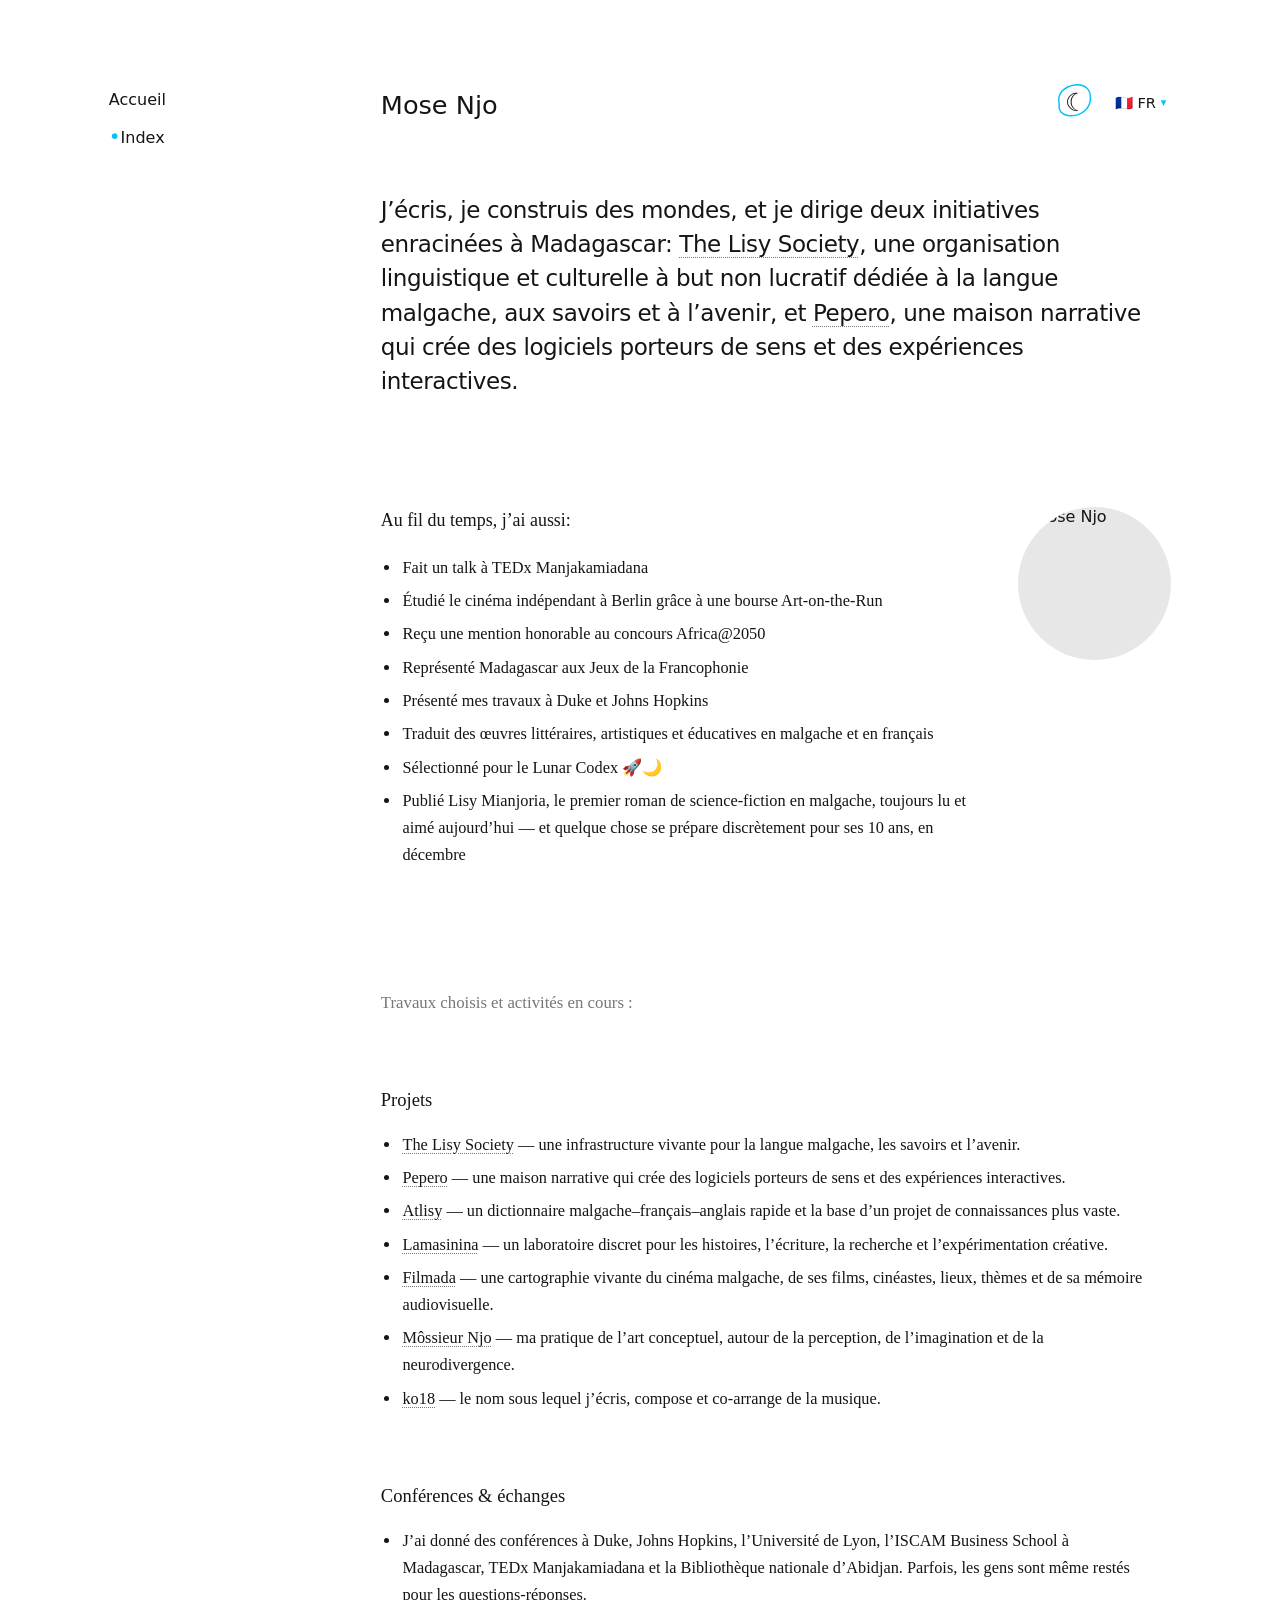
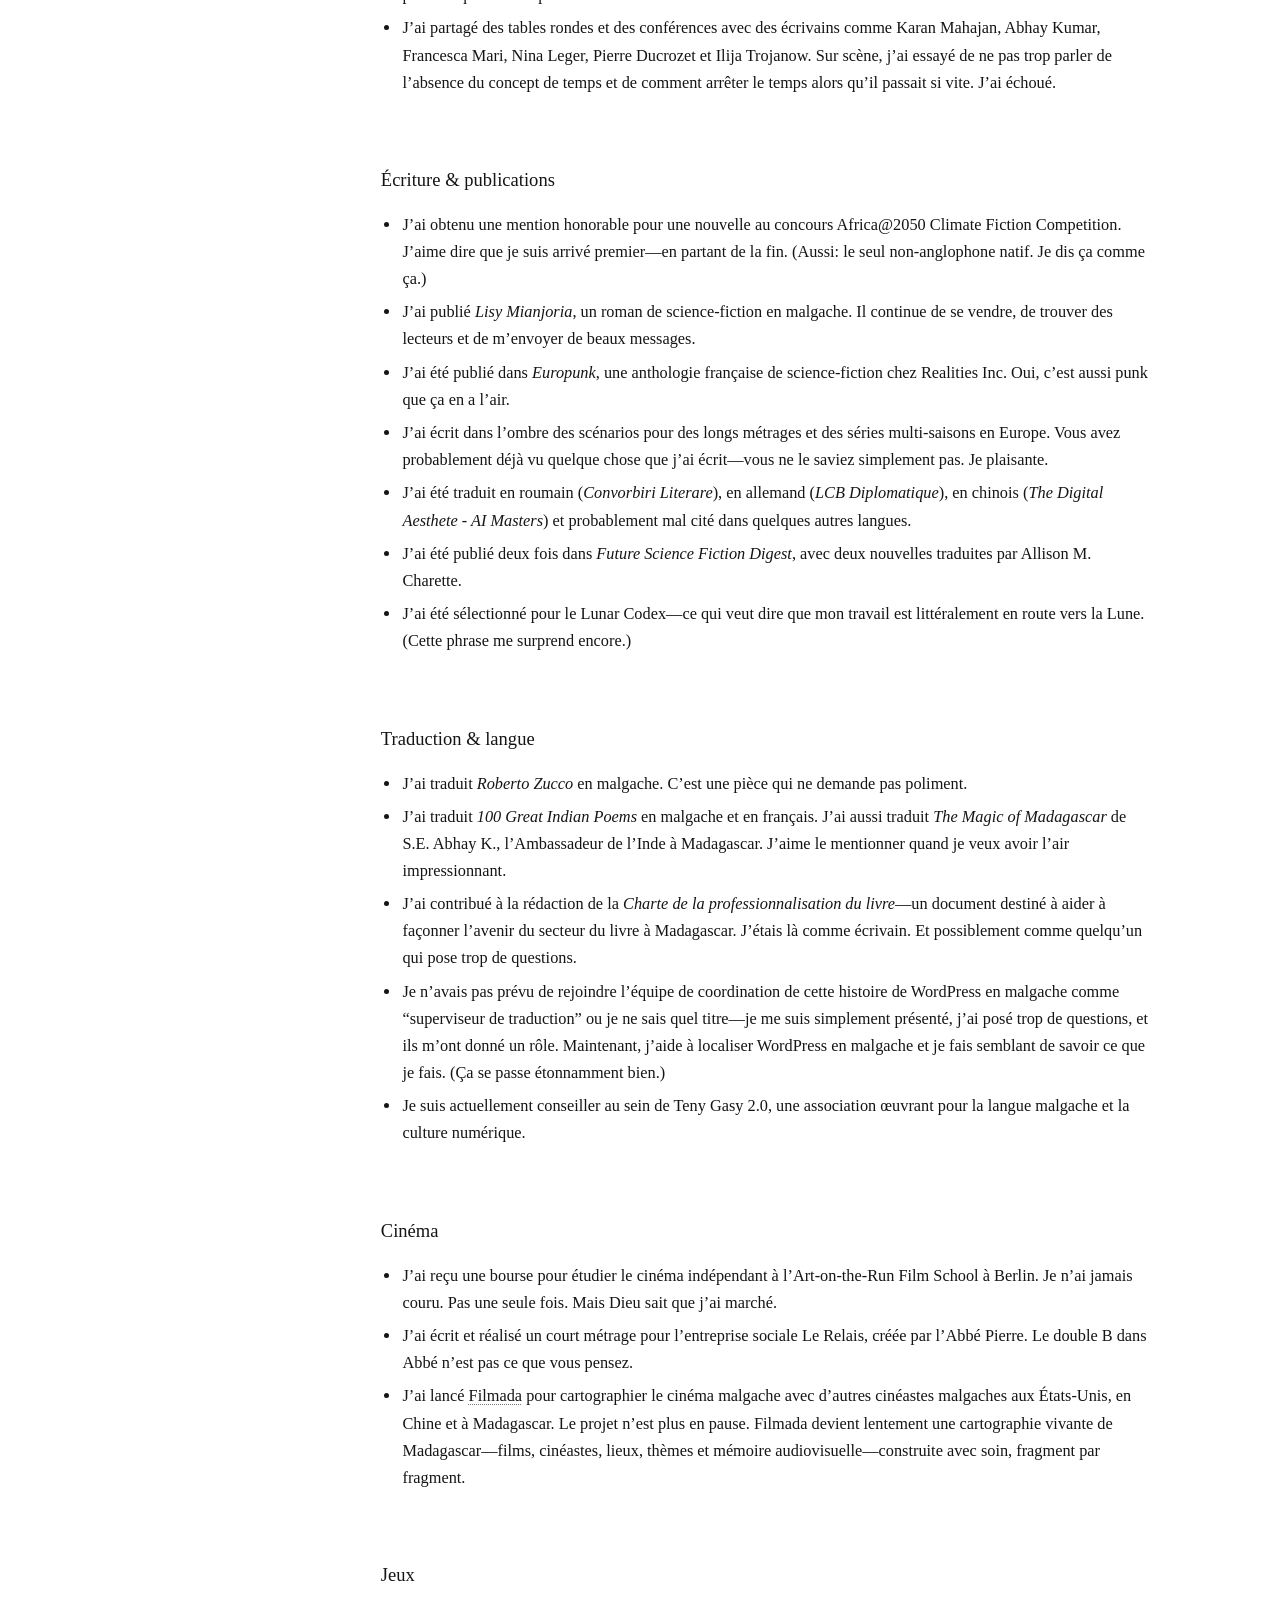
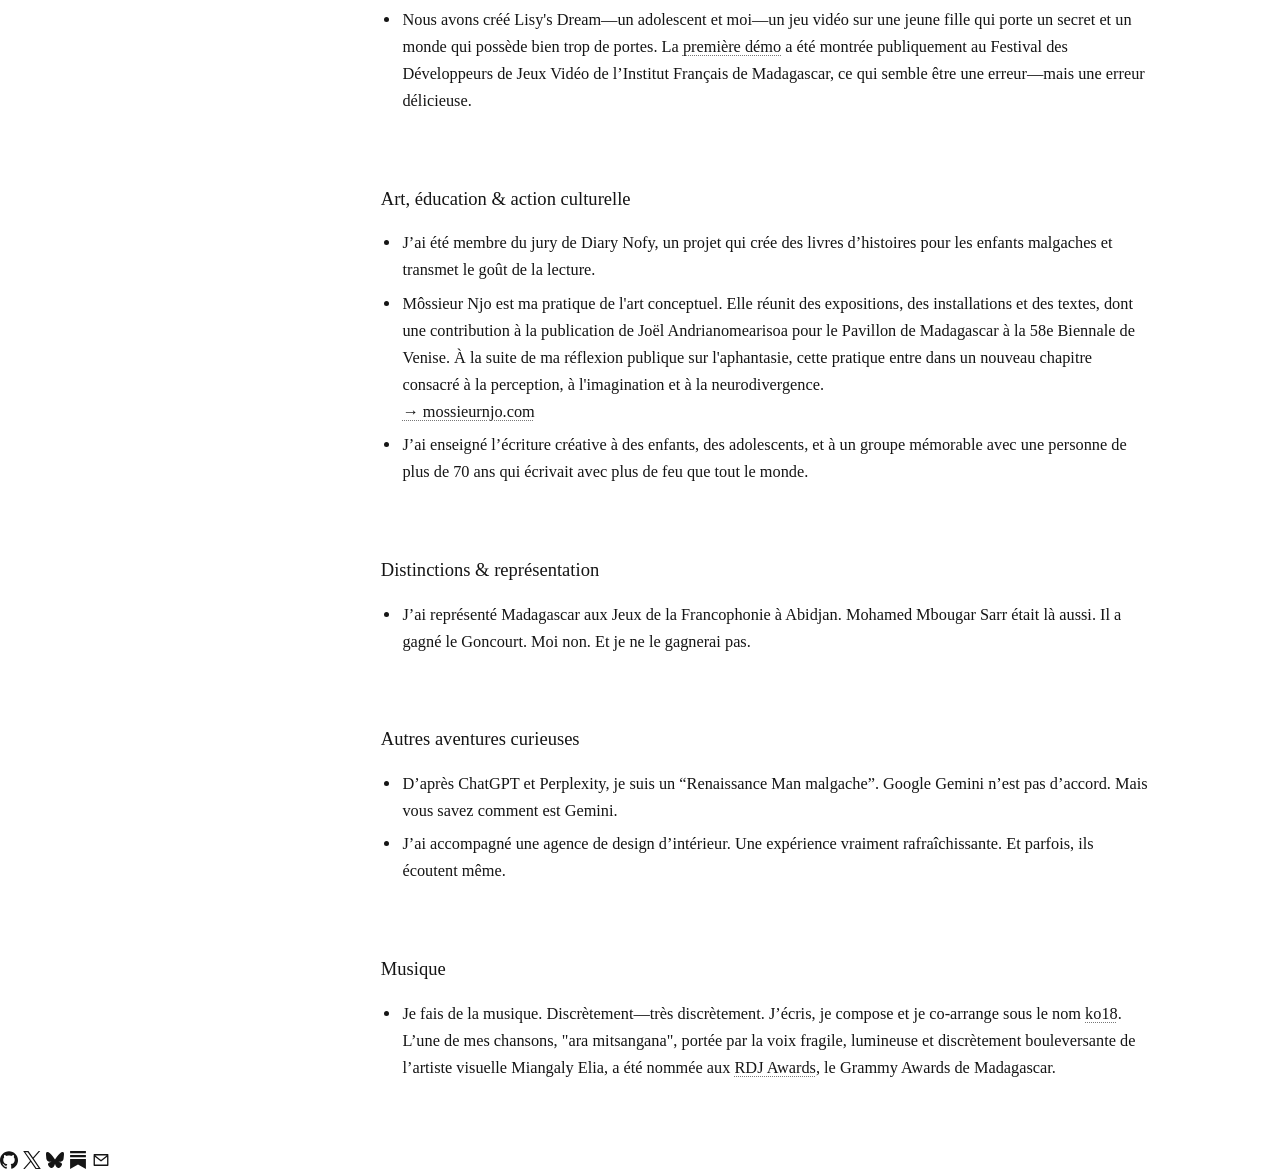
==== commit c36b5c91: "Review: fixed Home/Index navigation and shared social footer" ====
--- a/preview/fr.html
+++ b/preview/fr.html
@@ -1,7 +1,7 @@
 <!doctype html><html lang="fr"><head><meta charset="utf-8"><meta name="viewport" content="width=device-width, initial-scale=1"><meta name="robots" content="noindex,nofollow"><meta name="theme-color" content="#ffffff"><meta name="description" content="Design preview of Mose Njo's website. Not published."><title>Mose Njo · Design preview</title><link rel="icon" href="https://mosenjo.com/images/mose-njo-portrait.jpeg"><script>try{const t=localStorage.getItem('mosenjo-review-theme');if(t==='dark'||t==='light')document.documentElement.dataset.theme=t;}catch(e){}</script><link rel="stylesheet" href="preview.css"></head><body><header class="preview-mobile-bar"><button class="menu-toggle" type="button" aria-label="Open navigation" aria-controls="primary-navigation" aria-expanded="false"><i></i><i></i><i></i></button><span class="mobile-label">Accueil</span><div class="mobile-controls"><button class="theme-toggle" type="button" aria-label="Switch to dark mode"><span class="theme-icon" aria-hidden="true">☾</span><svg class="theme-orbit" viewBox="0 0 48 48" aria-hidden="true"><path d="M6 21C7 8 17 3 29 5c11 2 16 10 12 20-4 11-16 15-27 11C5 33 3 26 6 21Z"/></svg></button><details class="language-picker"><summary aria-label="Choose language">🇫🇷 FR <span aria-hidden="true">▾</span></summary><div class="language-options"><a href="index.html" lang="en" hreflang="en" >🇬🇧 English</a><a href="fr.html" lang="fr" hreflang="fr" aria-current="page">🇫🇷 Français</a><a href="mg.html" lang="mg" hreflang="mg" >🇲🇬 Malagasy</a></div></details></div></header><div class="shell"><div class="layout"><nav id="primary-navigation" class="navigation" aria-label="Primary navigation">
- <a href="index.html" class="active" aria-current="page">Accueil</a>
-<div class="index-subnav home-subnav"><a href="index-archive.html"><span class="marker" aria-hidden="true">•</span> Index</a><a href="https://tally.so/r/ja6XXa" target="_blank" rel="noopener noreferrer"><span class="marker" aria-hidden="true">•</span> Contact <span class="arrow" aria-hidden="true">↗</span></a></div>
- </nav><div class="nav-tools"><button class="theme-toggle" type="button" aria-label="Switch to dark mode"><span class="theme-icon" aria-hidden="true">☾</span><svg class="theme-orbit" viewBox="0 0 48 48" aria-hidden="true"><path d="M6 21C7 8 17 3 29 5c11 2 16 10 12 20-4 11-16 15-27 11C5 33 3 26 6 21Z"/></svg></button><details class="language-picker"><summary aria-label="Choose language">🇫🇷 FR <span aria-hidden="true">▾</span></summary><div class="language-options"><a href="index.html" lang="en" hreflang="en" >🇬🇧 English</a><a href="fr.html" lang="fr" hreflang="fr" aria-current="page">🇫🇷 Français</a><a href="mg.html" lang="mg" hreflang="mg" >🇲🇬 Malagasy</a></div></details></div><main class="catalog home-catalog" id="home">
+<a class="nav-home-link" href="index.html" aria-current="page">Accueil</a>
+<a class="nav-index-link" href="index-archive.html"><span class="marker" aria-hidden="true">•</span>Index</a>
+</nav><div class="nav-tools"><button class="theme-toggle" type="button" aria-label="Switch to dark mode"><span class="theme-icon" aria-hidden="true">☾</span><svg class="theme-orbit" viewBox="0 0 48 48" aria-hidden="true"><path d="M6 21C7 8 17 3 29 5c11 2 16 10 12 20-4 11-16 15-27 11C5 33 3 26 6 21Z"/></svg></button><details class="language-picker"><summary aria-label="Choose language">🇫🇷 FR <span aria-hidden="true">▾</span></summary><div class="language-options"><a href="index.html" lang="en" hreflang="en" >🇬🇧 English</a><a href="fr.html" lang="fr" hreflang="fr" aria-current="page">🇫🇷 Français</a><a href="mg.html" lang="mg" hreflang="mg" >🇲🇬 Malagasy</a></div></details></div><main class="catalog home-catalog" id="home">
  <header class="home-masthead">
    <h1 class="page-title" id="home-title">Mose Njo</h1>
    <p class="home-lead">J’écris, je construis des mondes, et je dirige deux initiatives enracinées à Madagascar: <a href="https://lisysociety.org" target="_blank" rel="noopener">The Lisy Society</a>, une organisation linguistique et culturelle à but non lucratif dédiée à la langue malgache, aux savoirs et à l’avenir, et <a href="https://pepero.org" target="_blank" rel="noopener">Pepero</a>, une maison narrative qui crée des logiciels porteurs de sens et des expériences interactives.</p>
@@ -89,4 +89,8 @@
      <ul class="home-chapter__list"><li>Je fais de la musique. Discrètement—très discrètement. J’écris, je compose et je co-arrange sous le nom <a href="https://ko18.xyz">ko18</a>. L’une de mes chansons, "ara mitsangana", portée par la voix fragile, lumineuse et discrètement bouleversante de l’artiste visuelle Miangaly Elia, a été nommée aux <a href="https://www.facebook.com/photo/?fbid=1132589374944831&set=a.610671573803283">RDJ Awards</a>, le Grammy Awards de Madagascar.</li></ul>
    </section>
  </section>
- </main></div></div><script src="preview.js" defer></script></body></html>+ </main></div></div><footer class="profile-footer" aria-label="Social links and contact"><div class="profile-footer__inner"><a class="profile-footer__link" href="https://github.com/mosenjo" target="_blank" rel="me noopener noreferrer" aria-label="GitHub" title="GitHub"><svg xmlns="http://www.w3.org/2000/svg" viewBox="0 0 24 24" width="18" height="18" fill="currentColor" aria-hidden="true" focusable="false"><path d="M12 .297c-6.63 0-12 5.373-12 12 0 5.303 3.438 9.8 8.205 11.385.6.113.82-.258.82-.577 0-.285-.01-1.04-.015-2.04-3.338.724-4.042-1.61-4.042-1.61C4.422 18.07 3.633 17.7 3.633 17.7c-1.087-.744.084-.729.084-.729 1.205.084 1.838 1.236 1.838 1.236 1.07 1.835 2.809 1.305 3.495.998.108-.776.417-1.305.76-1.605-2.665-.3-5.466-1.332-5.466-5.93 0-1.31.465-2.38 1.235-3.22-.135-.303-.54-1.523.105-3.176 0 0 1.005-.322 3.3 1.23.96-.267 1.98-.399 3-.405 1.02.006 2.04.138 3 .405 2.28-1.552 3.285-1.23 3.285-1.23.645 1.653.24 2.873.12 3.176.765.84 1.23 1.91 1.23 3.22 0 4.61-2.805 5.625-5.475 5.92.42.36.81 1.096.81 2.22 0 1.606-.015 2.896-.015 3.286 0 .315.21.69.825.57C20.565 22.092 24 17.592 24 12.297c0-6.627-5.373-12-12-12"/></svg></a>
+<a class="profile-footer__link" href="https://x.com/mosenjo" target="_blank" rel="me noopener noreferrer" aria-label="X" title="X"><svg xmlns="http://www.w3.org/2000/svg" viewBox="0 0 24 24" width="18" height="18" fill="currentColor" aria-hidden="true" focusable="false"><path d="M14.234 10.162 22.977 0h-2.072l-7.591 8.824L7.251 0H.258l9.168 13.343L.258 24H2.33l8.016-9.318L16.749 24h6.993zm-2.837 3.299-.929-1.329L3.076 1.56h3.182l5.965 8.532.929 1.329 7.754 11.09h-3.182z"/></svg></a>
+<a class="profile-footer__link" href="https://bsky.app/profile/mosenjo.com" target="_blank" rel="me noopener noreferrer" aria-label="Bluesky" title="Bluesky"><svg xmlns="http://www.w3.org/2000/svg" viewBox="0 0 24 24" width="18" height="18" fill="currentColor" aria-hidden="true" focusable="false"><path d="M5.202 2.857C7.954 4.922 10.913 9.11 12 11.358c1.087-2.247 4.046-6.436 6.798-8.501C20.783 1.366 24 .213 24 3.883c0 .732-.42 6.156-.667 7.037-.856 3.061-3.978 3.842-6.755 3.37 4.854.826 6.089 3.562 3.422 6.299-5.065 5.196-7.28-1.304-7.847-2.97-.104-.305-.152-.448-.153-.327 0-.121-.05.022-.153.327-.568 1.666-2.782 8.166-7.847 2.97-2.667-2.737-1.432-5.473 3.422-6.3-2.777.473-5.899-.308-6.755-3.369C.42 10.04 0 4.615 0 3.883c0-3.67 3.217-2.517 5.202-1.026"/></svg></a>
+<a class="profile-footer__link" href="https://substack.com/@mosenjo" target="_blank" rel="me noopener noreferrer" aria-label="Substack" title="Substack"><svg xmlns="http://www.w3.org/2000/svg" viewBox="0 0 24 24" width="18" height="18" fill="currentColor" aria-hidden="true" focusable="false"><path d="M22.539 8.242H1.46V5.406h21.08v2.836zM1.46 10.812V24L12 18.11 22.54 24V10.812H1.46zM22.54 0H1.46v2.836h21.08V0z"/></svg></a>
+<a class="profile-footer__link" href="https://tally.so/r/ja6XXa" aria-label="Contact" title="Contact"><svg xmlns="http://www.w3.org/2000/svg" viewBox="0 0 24 24" width="18" height="18" fill="none" stroke="currentColor" stroke-width="1.8" stroke-linejoin="round" stroke-linecap="round" aria-hidden="true" focusable="false"><path d="M3 5h18v14H3V5Zm0 1 9 7 9-7"/></svg></a></div></footer><script src="preview.js" defer></script></body></html>
--- a/preview/preview.css
+++ b/preview/preview.css
@@ -100,7 +100,7 @@
     .visually-hidden { position: absolute; width: 1px; height: 1px; padding: 0; margin: -1px; overflow: hidden; clip: rect(0,0,0,0); white-space: nowrap; border: 0; }
     @media (prefers-reduced-motion: reduce) { html { scroll-behavior: auto; } }
   
-/* Shared navigation, Lisy-blue theme and mobile behavior */ appended to the existing Index stylesheet. */
+/* Shared navigation, Lisy-blue theme and mobile behavior */
 :root { --bg:#fff; }
 :root[data-theme="dark"] { color-scheme:dark; --bg:#131313; --ink:#ededed; --muted:#a0a0a0; --rule:#393939; }
 body { background:var(--bg); color:var(--ink); transition:background .22s,color .22s; }
@@ -263,3 +263,66 @@
   }
   .theme-orbit path{stroke-dashoffset:0;}
 }
+
+
+/* Header controls: shared placement for Home and Index. */
+.layout { position:relative; }
+.nav-tools {
+  position:absolute;
+  top:calc(var(--page-top) - .55rem);
+  right:0;
+  z-index:5;
+  display:flex;
+  flex-direction:row;
+  align-items:center;
+  justify-content:flex-end;
+  gap:.8rem;
+  margin:0;
+}
+.language-picker {position:relative;font:inherit;color:var(--ink);}
+.language-picker summary {
+  cursor:pointer;
+  list-style:none;
+  display:flex;
+  align-items:center;
+  gap:.3rem;
+  min-height:2.75rem;
+  padding:.1rem .3rem;
+  white-space:nowrap;
+  font-family:system-ui,-apple-system,BlinkMacSystemFont,"Segoe UI",sans-serif;
+  font-size:.91rem;
+}
+.language-picker summary::-webkit-details-marker { display:none; }
+.language-picker summary:focus-visible {outline:2px solid var(--lisy-blue);outline-offset:2px;}
+.language-picker summary span{font-size:.7rem;color:var(--lisy-blue);}
+.language-picker .language-options {
+  display:grid;
+  gap:.75rem;
+  position:absolute;
+  top:calc(100% + .35rem);
+  right:0;
+  min-width:10rem;
+  padding:.9rem 1.05rem;
+  z-index:30;
+  color:var(--muted);
+  background:var(--bg);
+  border:1px solid var(--rule);
+  box-shadow:0 8px 20px rgb(0 0 0 / 8%);
+}
+.language-picker .language-options a {line-height:1.45;}
+/* Restore the original circular portrait crop. */
+.home-story__portrait img {aspect-ratio:1/1;border-radius:50%;}
+@media (max-width:900px) {
+  .nav-tools {display:none;}
+  .preview-mobile-bar {position:relative;z-index:12;}
+  .preview-mobile-bar .mobile-controls {
+    display:flex;
+    flex:0 0 auto;
+    align-items:center;
+    gap:.45rem;
+    margin-left:auto;
+  }
+  .preview-mobile-bar .theme-toggle {margin-left:0;}
+  .mobile-controls .language-picker {font-size:.9rem;}
+  .mobile-controls .language-picker summary {min-height:2.75rem;}
+}
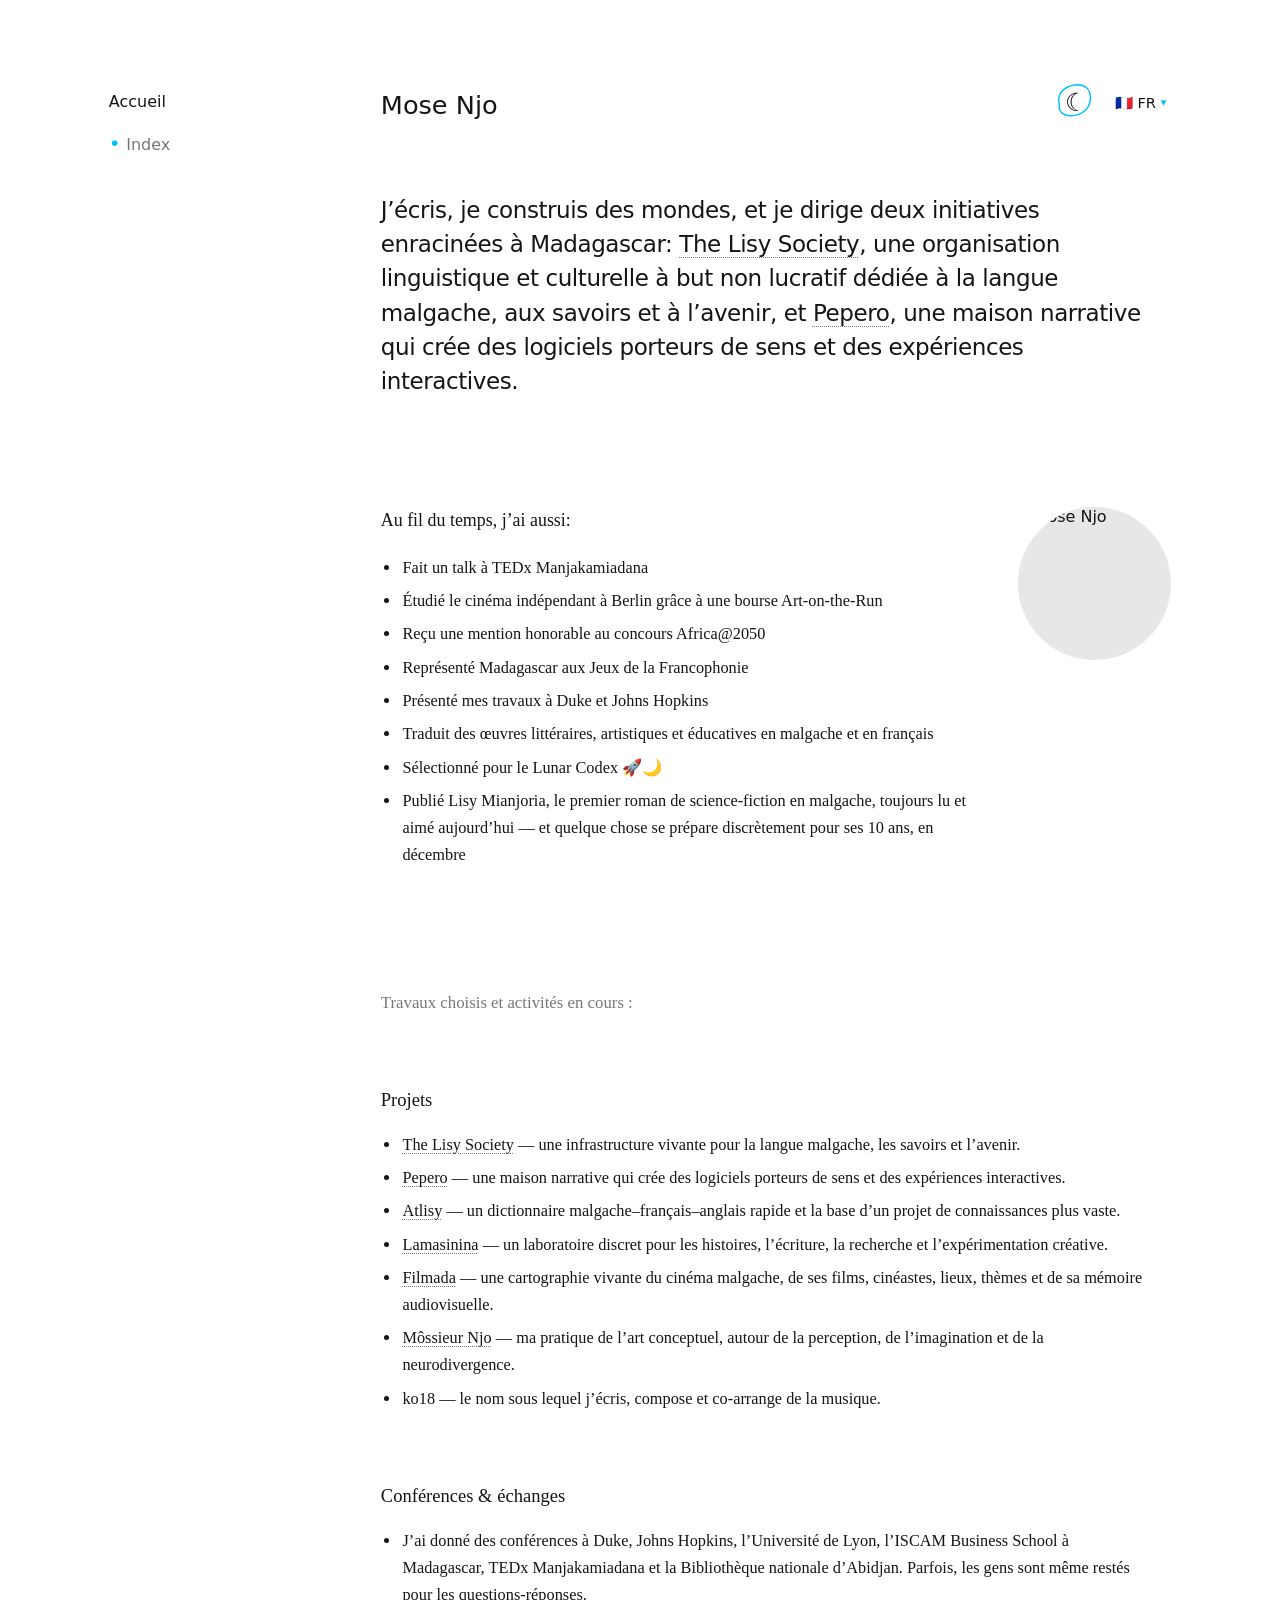
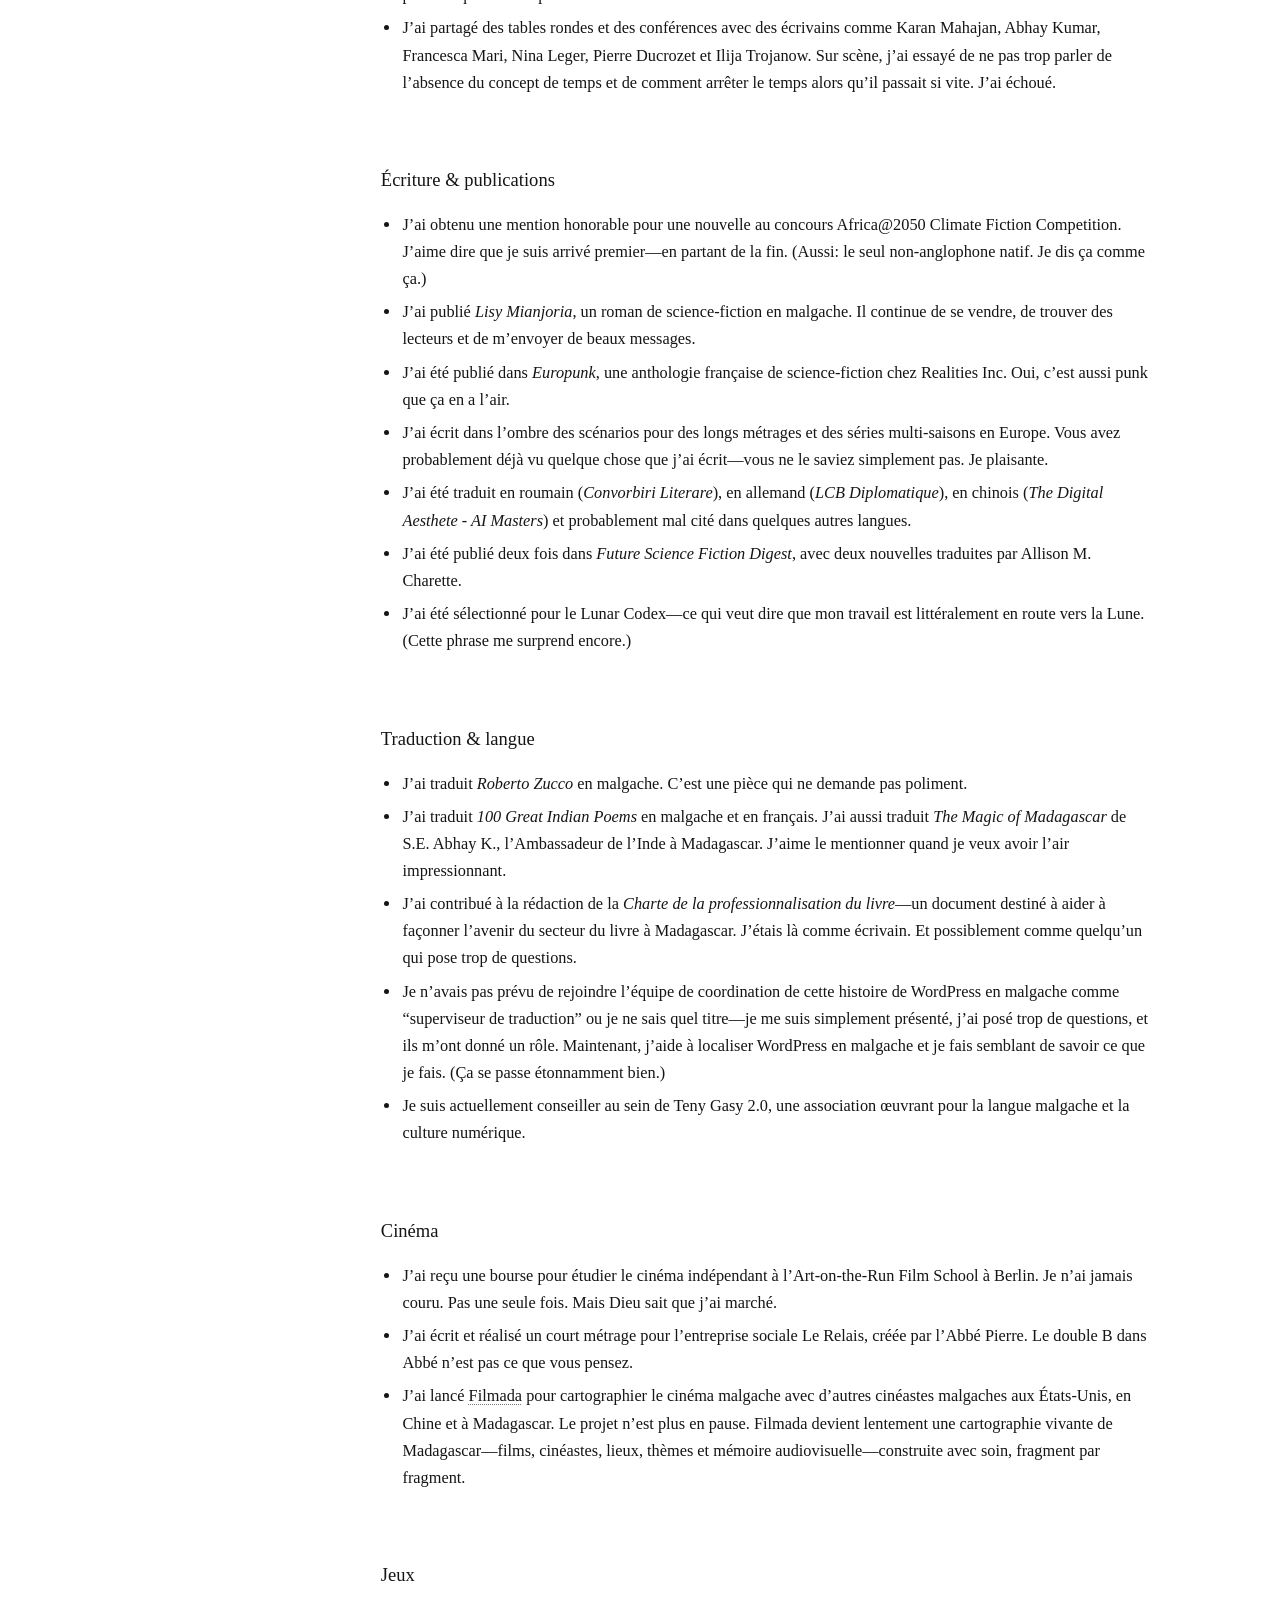
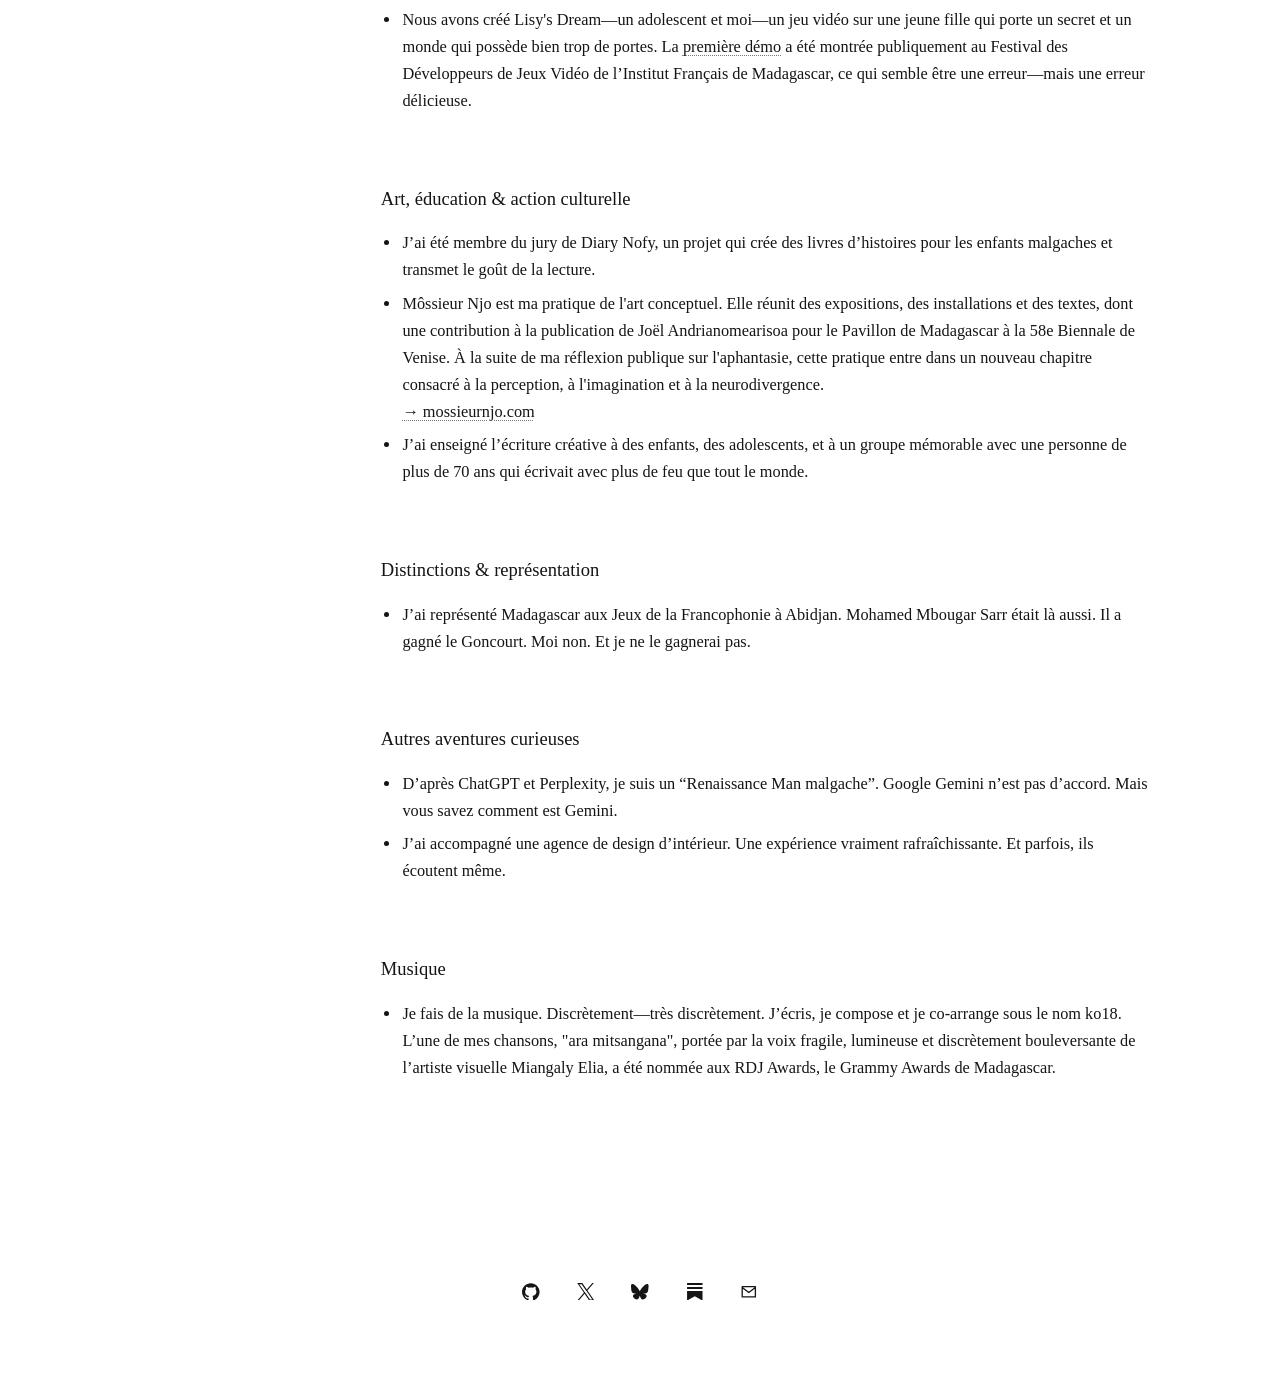
==== commit 7be99185: "Preview only: restore theme flip and move music links to Index" ====
--- a/preview/fr.html
+++ b/preview/fr.html
@@ -32,7 +32,7 @@
 <li><span class="work-item__name"><a href="https://lamasinina.org" target="_blank" rel="noopener">Lamasinina</a></span><span class="work-item__desc"> — un laboratoire discret pour les histoires, l’écriture, la recherche et l’expérimentation créative.</span></li>
 <li><span class="work-item__name"><a href="https://filmada.org" target="_blank" rel="noopener">Filmada</a></span><span class="work-item__desc"> — une cartographie vivante du cinéma malgache, de ses films, cinéastes, lieux, thèmes et de sa mémoire audiovisuelle.</span></li>
 <li><span class="work-item__name"><a href="https://mossieurnjo.com" target="_blank" rel="noopener">Môssieur Njo</a></span><span class="work-item__desc"> — ma pratique de l’art conceptuel, autour de la perception, de l’imagination et de la neurodivergence.</span></li>
-<li><span class="work-item__name"><a href="https://ko18.xyz" target="_blank" rel="noopener">ko18</a></span><span class="work-item__desc"> — le nom sous lequel j’écris, compose et co-arrange de la musique.</span></li></ul>
+<li><span class="work-item__name">ko18</span><span class="work-item__desc"> — le nom sous lequel j’écris, compose et co-arrange de la musique.</span></li></ul>
    </section>
 <section class="home-chapter" id="home-section-2" aria-labelledby="chapter-heading-2">
      <h3 class="home-chapter__heading" id="chapter-heading-2">Conférences &amp; échanges</h3>
@@ -86,7 +86,7 @@
    </section>
 <section class="home-chapter" id="home-section-10" aria-labelledby="chapter-heading-10">
      <h3 class="home-chapter__heading" id="chapter-heading-10">Musique</h3>
-     <ul class="home-chapter__list"><li>Je fais de la musique. Discrètement—très discrètement. J’écris, je compose et je co-arrange sous le nom <a href="https://ko18.xyz">ko18</a>. L’une de mes chansons, "ara mitsangana", portée par la voix fragile, lumineuse et discrètement bouleversante de l’artiste visuelle Miangaly Elia, a été nommée aux <a href="https://www.facebook.com/photo/?fbid=1132589374944831&set=a.610671573803283">RDJ Awards</a>, le Grammy Awards de Madagascar.</li></ul>
+     <ul class="home-chapter__list"><li>Je fais de la musique. Discrètement—très discrètement. J’écris, je compose et je co-arrange sous le nom ko18. L’une de mes chansons, "ara mitsangana", portée par la voix fragile, lumineuse et discrètement bouleversante de l’artiste visuelle Miangaly Elia, a été nommée aux RDJ Awards, le Grammy Awards de Madagascar.</li></ul>
    </section>
  </section>
  </main></div></div><footer class="profile-footer" aria-label="Social links and contact"><div class="profile-footer__inner"><a class="profile-footer__link" href="https://github.com/mosenjo" target="_blank" rel="me noopener noreferrer" aria-label="GitHub" title="GitHub"><svg xmlns="http://www.w3.org/2000/svg" viewBox="0 0 24 24" width="18" height="18" fill="currentColor" aria-hidden="true" focusable="false"><path d="M12 .297c-6.63 0-12 5.373-12 12 0 5.303 3.438 9.8 8.205 11.385.6.113.82-.258.82-.577 0-.285-.01-1.04-.015-2.04-3.338.724-4.042-1.61-4.042-1.61C4.422 18.07 3.633 17.7 3.633 17.7c-1.087-.744.084-.729.084-.729 1.205.084 1.838 1.236 1.838 1.236 1.07 1.835 2.809 1.305 3.495.998.108-.776.417-1.305.76-1.605-2.665-.3-5.466-1.332-5.466-5.93 0-1.31.465-2.38 1.235-3.22-.135-.303-.54-1.523.105-3.176 0 0 1.005-.322 3.3 1.23.96-.267 1.98-.399 3-.405 1.02.006 2.04.138 3 .405 2.28-1.552 3.285-1.23 3.285-1.23.645 1.653.24 2.873.12 3.176.765.84 1.23 1.91 1.23 3.22 0 4.61-2.805 5.625-5.475 5.92.42.36.81 1.096.81 2.22 0 1.606-.015 2.896-.015 3.286 0 .315.21.69.825.57C20.565 22.092 24 17.592 24 12.297c0-6.627-5.373-12-12-12"/></svg></a>
--- a/preview/preview.css
+++ b/preview/preview.css
@@ -326,3 +326,63 @@
   .mobile-controls .language-picker {font-size:.9rem;}
   .mobile-controls .language-picker summary {min-height:2.75rem;}
 }
+
+
+/* Identical navigation geometry on the Home and Index pages. */
+.navigation .nav-home-link,
+.navigation .nav-index-link {
+  line-height:1.5;
+  min-height:1.5rem;
+  font-size:1rem;
+  font-weight:400;
+}
+.navigation .nav-index-link,
+.navigation .nav-index-link.active {
+  display:flex;
+  align-items:baseline;
+  gap:.35rem;
+}
+.navigation .nav-index-link {color:var(--muted);}
+.navigation .nav-index-link[aria-current="page"] {color:var(--ink);}
+.navigation .nav-index-link:hover {color:var(--ink);}
+.navigation .nav-index-link .marker {
+  font-size:1.25rem;
+  flex:0 0 auto;
+  color:var(--lisy-blue);
+  line-height:.5;
+}
+/* Original five-link footer, shared by both sections of the website. */
+.profile-footer {
+  width:min(83%,90rem);
+  margin:clamp(5rem,8vw,8rem) auto 0;
+  padding:1rem 0 4.5rem;
+}
+.profile-footer__inner {
+  display:flex;
+  align-items:center;
+  justify-content:center;
+  flex-wrap:wrap;
+  gap:.65rem;
+}
+.profile-footer__link {
+  display:inline-flex;
+  align-items:center;
+  justify-content:center;
+  width:2.75rem;
+  height:2.75rem;
+  color:var(--ink);
+  border-radius:.2rem;
+  transition:color 150ms ease;
+}
+.profile-footer__link:hover {color:var(--lisy-blue);}
+.profile-footer__link svg{width:1.1rem;height:1.1rem;display:block;}
+.profile-footer__link:focus-visible{
+  outline:2px solid var(--lisy-blue);
+  outline-offset:2px;
+}
+@media(max-width:900px){
+  .navigation .nav-index-link,
+  .navigation .nav-index-link.active{gap:.35rem;}
+  .profile-footer{width:min(100% - 2.6rem,36rem);padding:0 0 3rem;}
+  .profile-footer__inner{gap:.5rem;}
+}
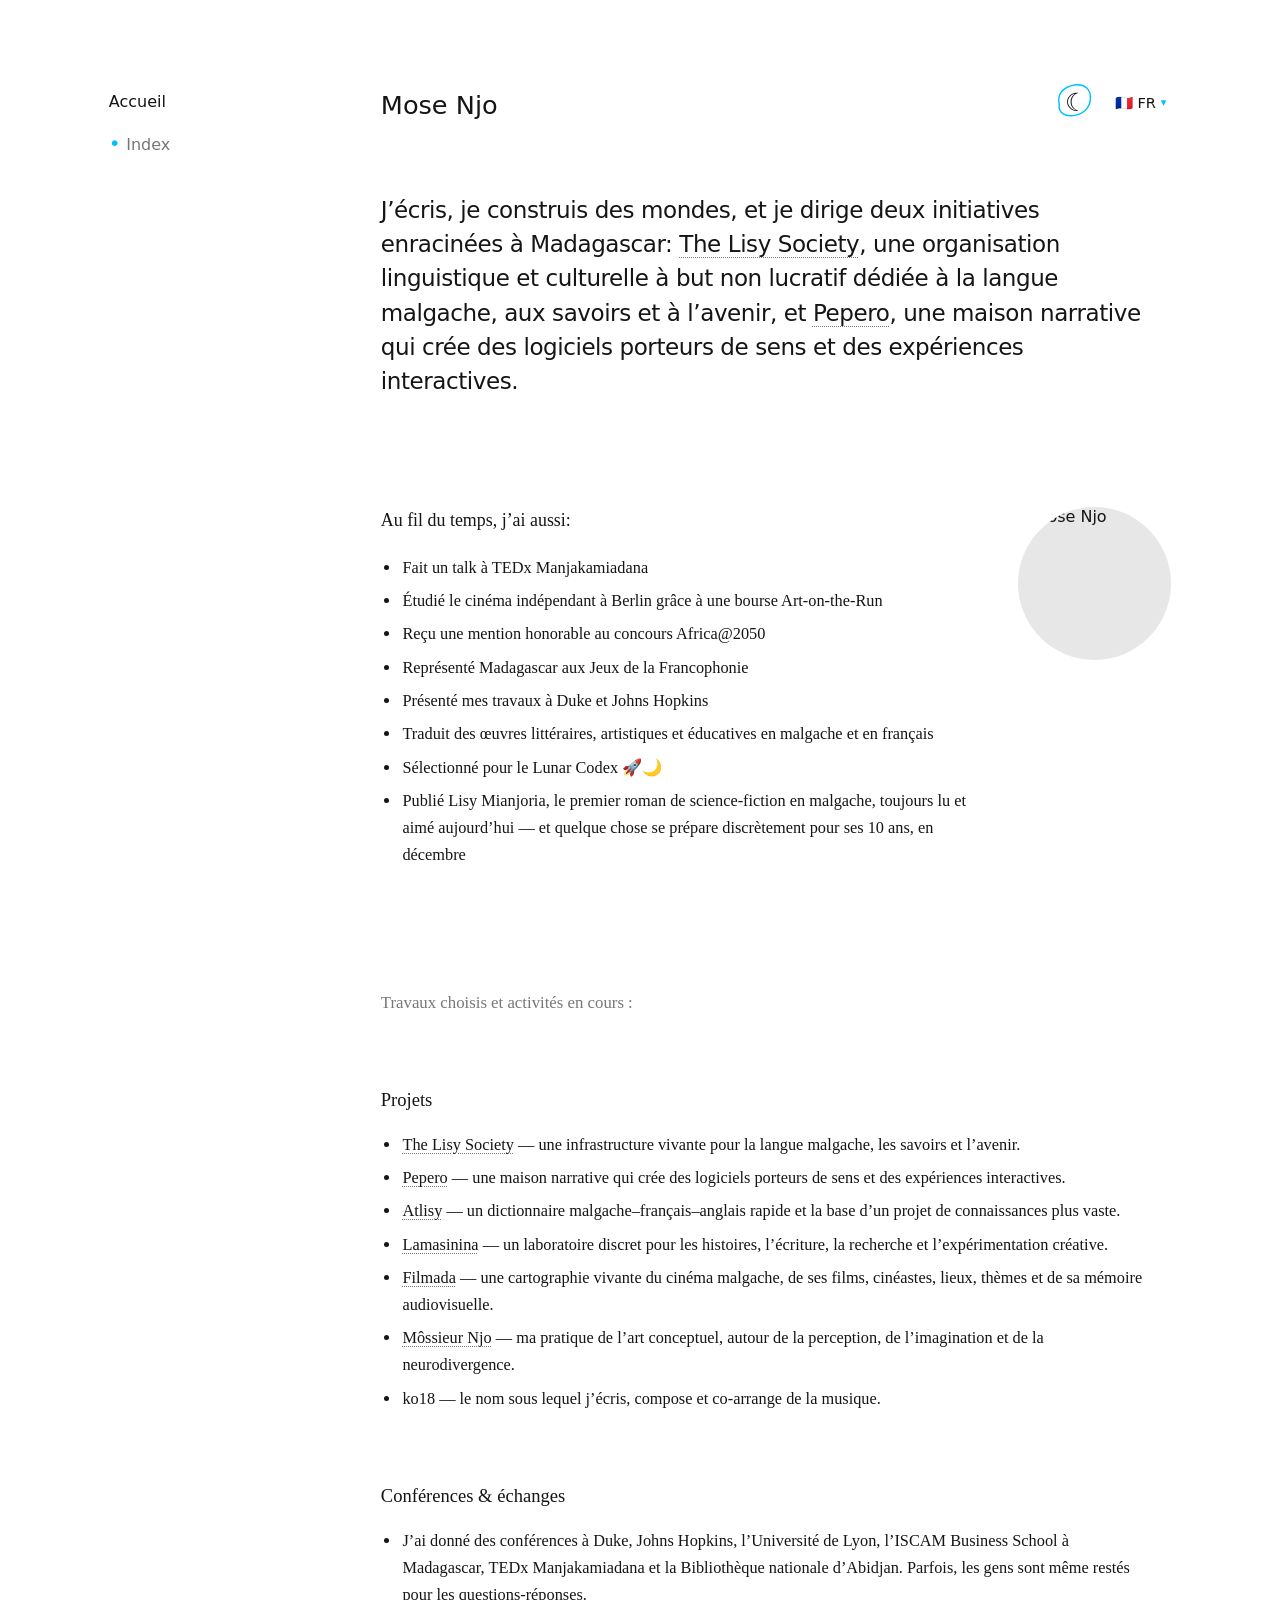
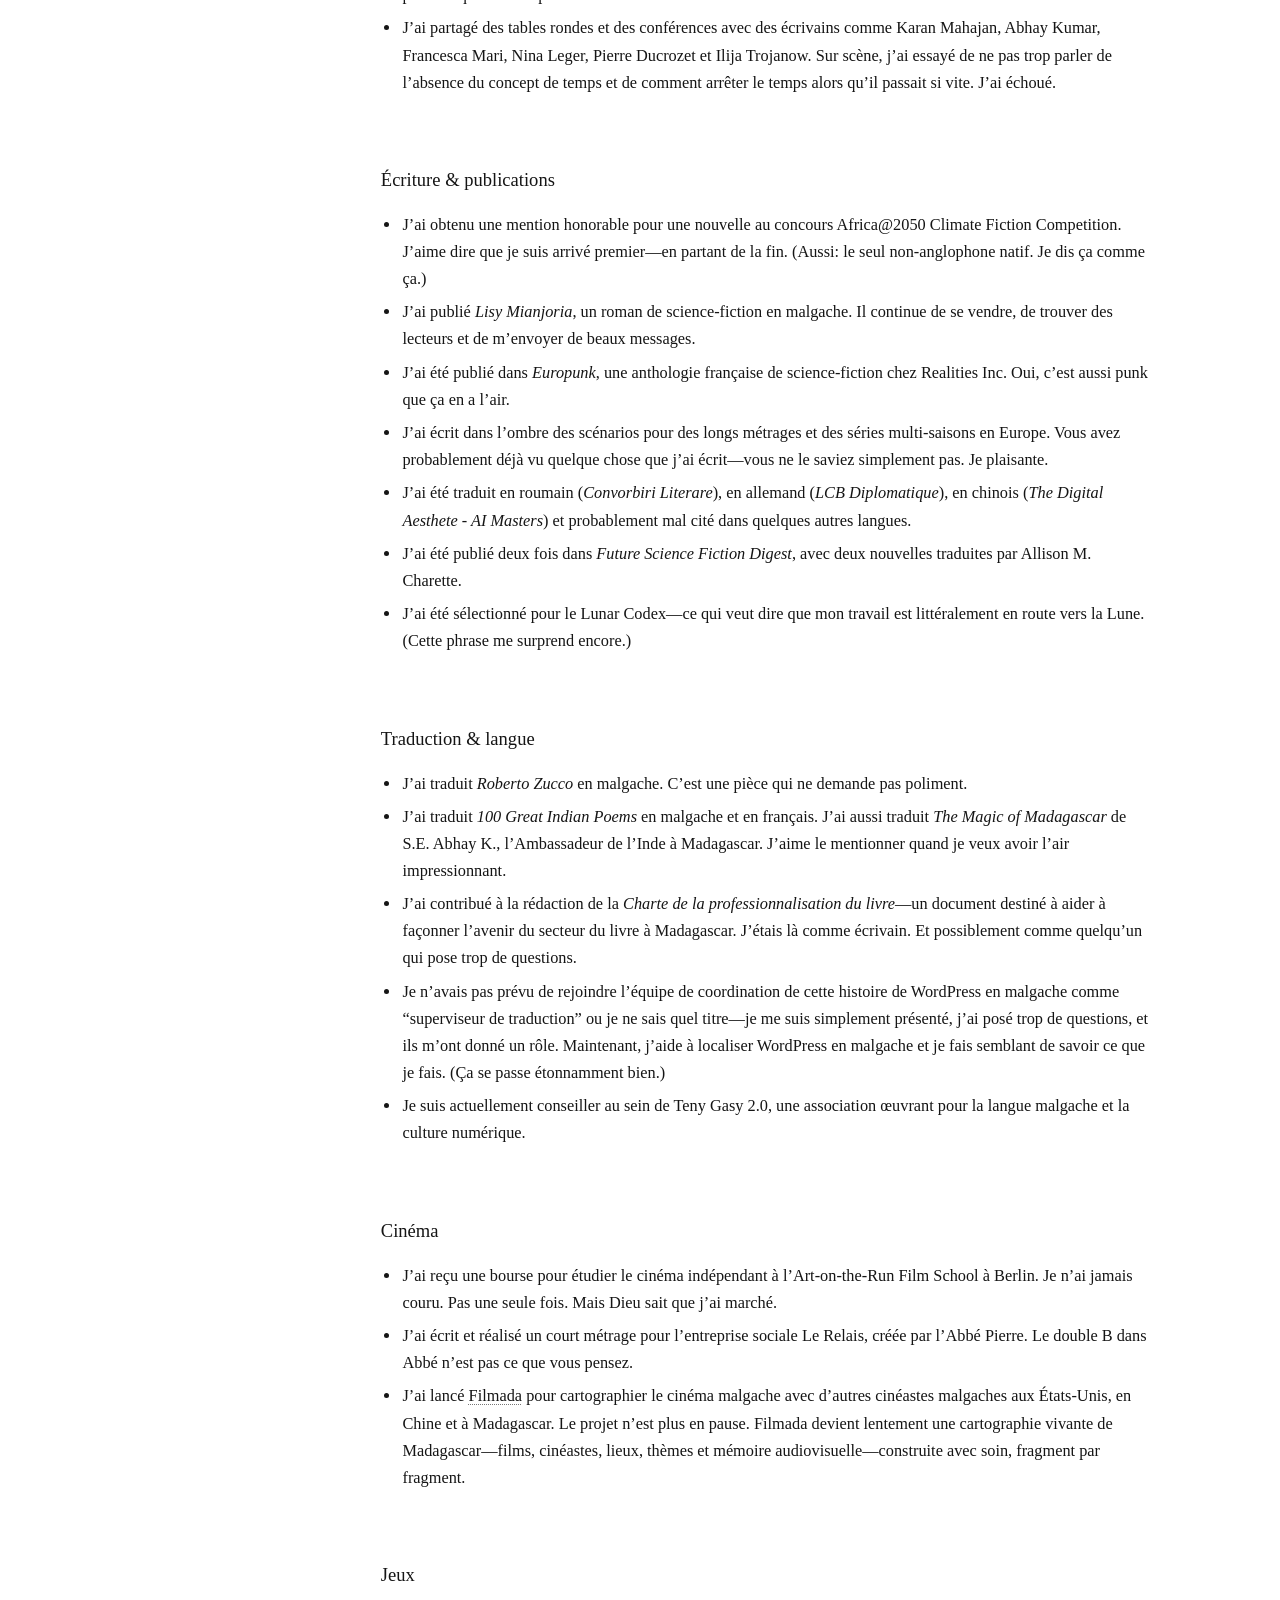
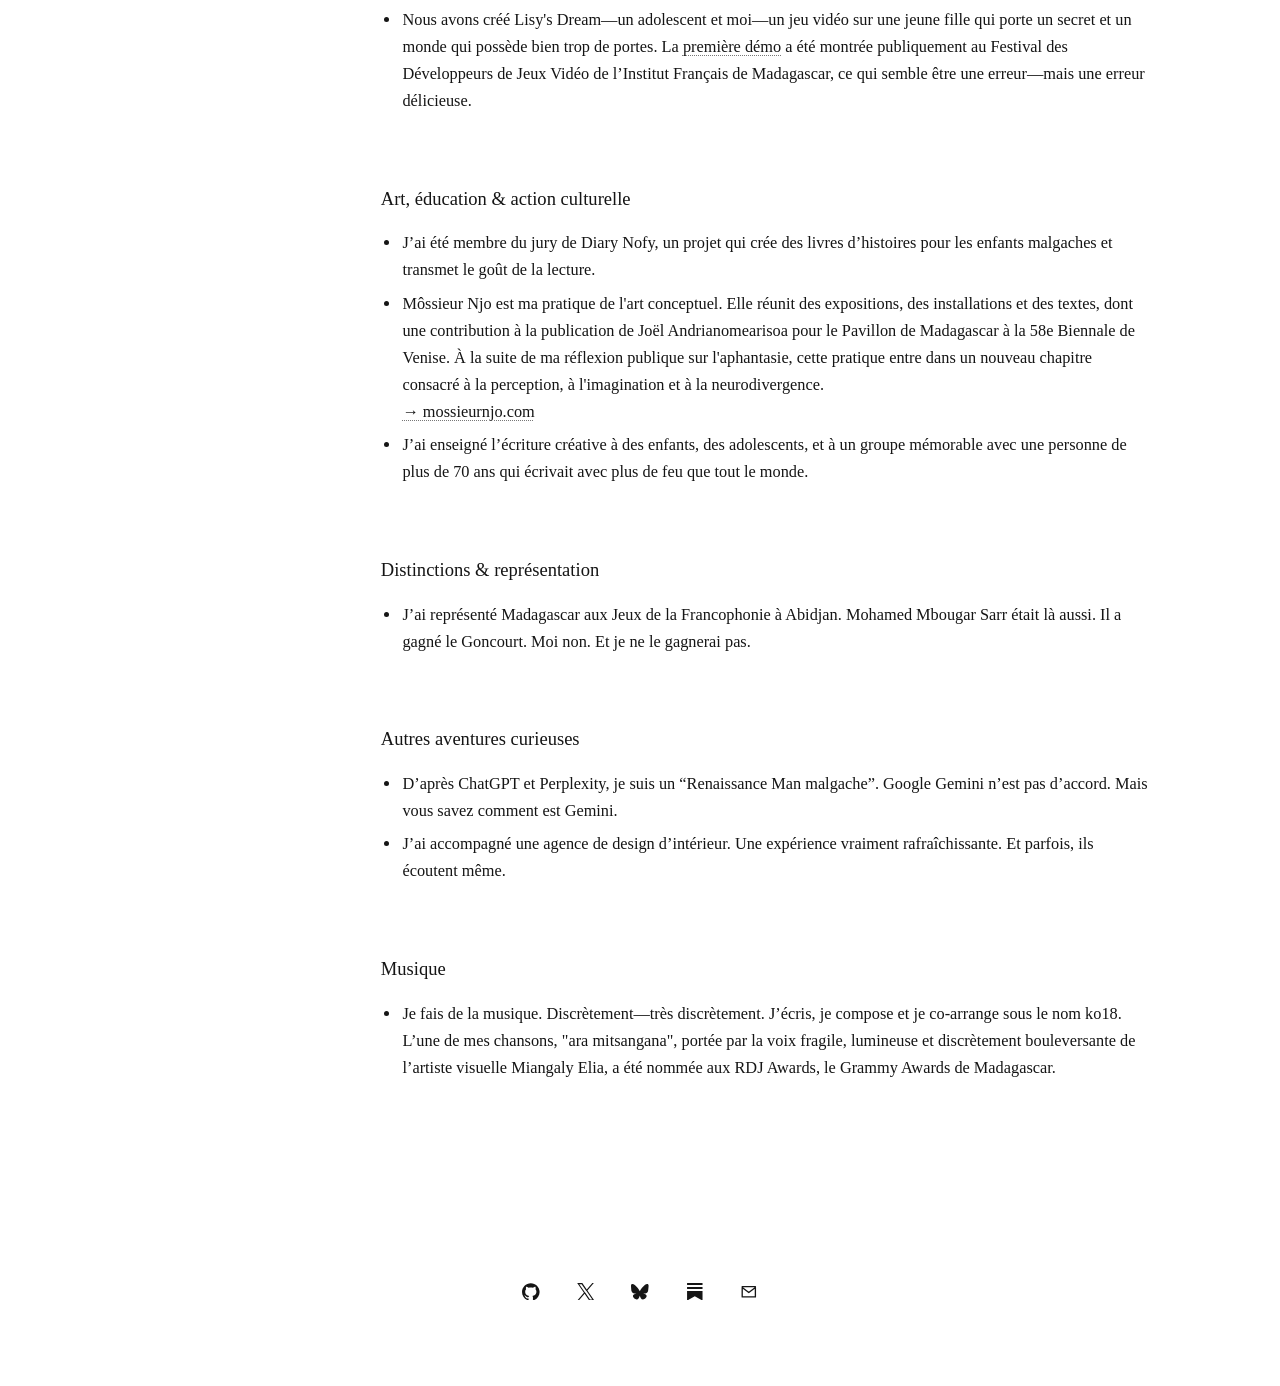
==== commit bb9b96c6: "Remove redundant mobile page label from reviewed preview" ====
--- a/preview/fr.html
+++ b/preview/fr.html
@@ -1,4 +1,4 @@
-<!doctype html><html lang="fr"><head><meta charset="utf-8"><meta name="viewport" content="width=device-width, initial-scale=1"><meta name="robots" content="noindex,nofollow"><meta name="theme-color" content="#ffffff"><meta name="description" content="Design preview of Mose Njo's website. Not published."><title>Mose Njo · Design preview</title><link rel="icon" href="https://mosenjo.com/images/mose-njo-portrait.jpeg"><script>try{const t=localStorage.getItem('mosenjo-review-theme');if(t==='dark'||t==='light')document.documentElement.dataset.theme=t;}catch(e){}</script><link rel="stylesheet" href="preview.css"></head><body><header class="preview-mobile-bar"><button class="menu-toggle" type="button" aria-label="Open navigation" aria-controls="primary-navigation" aria-expanded="false"><i></i><i></i><i></i></button><span class="mobile-label">Accueil</span><div class="mobile-controls"><button class="theme-toggle" type="button" aria-label="Switch to dark mode"><span class="theme-icon" aria-hidden="true">☾</span><svg class="theme-orbit" viewBox="0 0 48 48" aria-hidden="true"><path d="M6 21C7 8 17 3 29 5c11 2 16 10 12 20-4 11-16 15-27 11C5 33 3 26 6 21Z"/></svg></button><details class="language-picker"><summary aria-label="Choose language">🇫🇷 FR <span aria-hidden="true">▾</span></summary><div class="language-options"><a href="index.html" lang="en" hreflang="en" >🇬🇧 English</a><a href="fr.html" lang="fr" hreflang="fr" aria-current="page">🇫🇷 Français</a><a href="mg.html" lang="mg" hreflang="mg" >🇲🇬 Malagasy</a></div></details></div></header><div class="shell"><div class="layout"><nav id="primary-navigation" class="navigation" aria-label="Primary navigation">
+<!doctype html><html lang="fr"><head><meta charset="utf-8"><meta name="viewport" content="width=device-width, initial-scale=1"><meta name="robots" content="noindex,nofollow"><meta name="theme-color" content="#ffffff"><meta name="description" content="Design preview of Mose Njo's website. Not published."><title>Mose Njo · Design preview</title><link rel="icon" href="https://mosenjo.com/images/mose-njo-portrait.jpeg"><script>try{const t=localStorage.getItem('mosenjo-review-theme');if(t==='dark'||t==='light')document.documentElement.dataset.theme=t;}catch(e){}</script><link rel="stylesheet" href="preview.css"></head><body><header class="preview-mobile-bar"><button class="menu-toggle" type="button" aria-label="Open navigation" aria-controls="primary-navigation" aria-expanded="false"><i></i><i></i><i></i></button><div class="mobile-controls"><button class="theme-toggle" type="button" aria-label="Switch to dark mode"><span class="theme-icon" aria-hidden="true">☾</span><svg class="theme-orbit" viewBox="0 0 48 48" aria-hidden="true"><path d="M6 21C7 8 17 3 29 5c11 2 16 10 12 20-4 11-16 15-27 11C5 33 3 26 6 21Z"/></svg></button><details class="language-picker"><summary aria-label="Choose language">🇫🇷 FR <span aria-hidden="true">▾</span></summary><div class="language-options"><a href="index.html" lang="en" hreflang="en" >🇬🇧 English</a><a href="fr.html" lang="fr" hreflang="fr" aria-current="page">🇫🇷 Français</a><a href="mg.html" lang="mg" hreflang="mg" >🇲🇬 Malagasy</a></div></details></div></header><div class="shell"><div class="layout"><nav id="primary-navigation" class="navigation" aria-label="Primary navigation">
 <a class="nav-home-link" href="index.html" aria-current="page">Accueil</a>
 <a class="nav-index-link" href="index-archive.html"><span class="marker" aria-hidden="true">•</span>Index</a>
 </nav><div class="nav-tools"><button class="theme-toggle" type="button" aria-label="Switch to dark mode"><span class="theme-icon" aria-hidden="true">☾</span><svg class="theme-orbit" viewBox="0 0 48 48" aria-hidden="true"><path d="M6 21C7 8 17 3 29 5c11 2 16 10 12 20-4 11-16 15-27 11C5 33 3 26 6 21Z"/></svg></button><details class="language-picker"><summary aria-label="Choose language">🇫🇷 FR <span aria-hidden="true">▾</span></summary><div class="language-options"><a href="index.html" lang="en" hreflang="en" >🇬🇧 English</a><a href="fr.html" lang="fr" hreflang="fr" aria-current="page">🇫🇷 Français</a><a href="mg.html" lang="mg" hreflang="mg" >🇲🇬 Malagasy</a></div></details></div><main class="catalog home-catalog" id="home">
--- a/preview/preview.css
+++ b/preview/preview.css
@@ -386,3 +386,22 @@
   .profile-footer{width:min(100% - 2.6rem,36rem);padding:0 0 3rem;}
   .profile-footer__inner{gap:.5rem;}
 }
+
+
+/* Faithful homepage flip transition for light/dark theme changes. */
+body {
+  transform-origin:50% 50vh;
+  transform-style:preserve-3d;
+  backface-visibility:hidden;
+}
+html.is-theme-moving {overflow-x:hidden;}
+html.is-theme-moving body {will-change:transform;}
+html.is-theme-animating body {
+  transition:transform 280ms cubic-bezier(.22,.72,.24,1),background-color 180ms ease,color 180ms ease;
+}
+@media (prefers-reduced-motion:reduce){
+  body,html.is-theme-animating body{
+    transform:none!important;
+    transition:none!important;
+  }
+}
